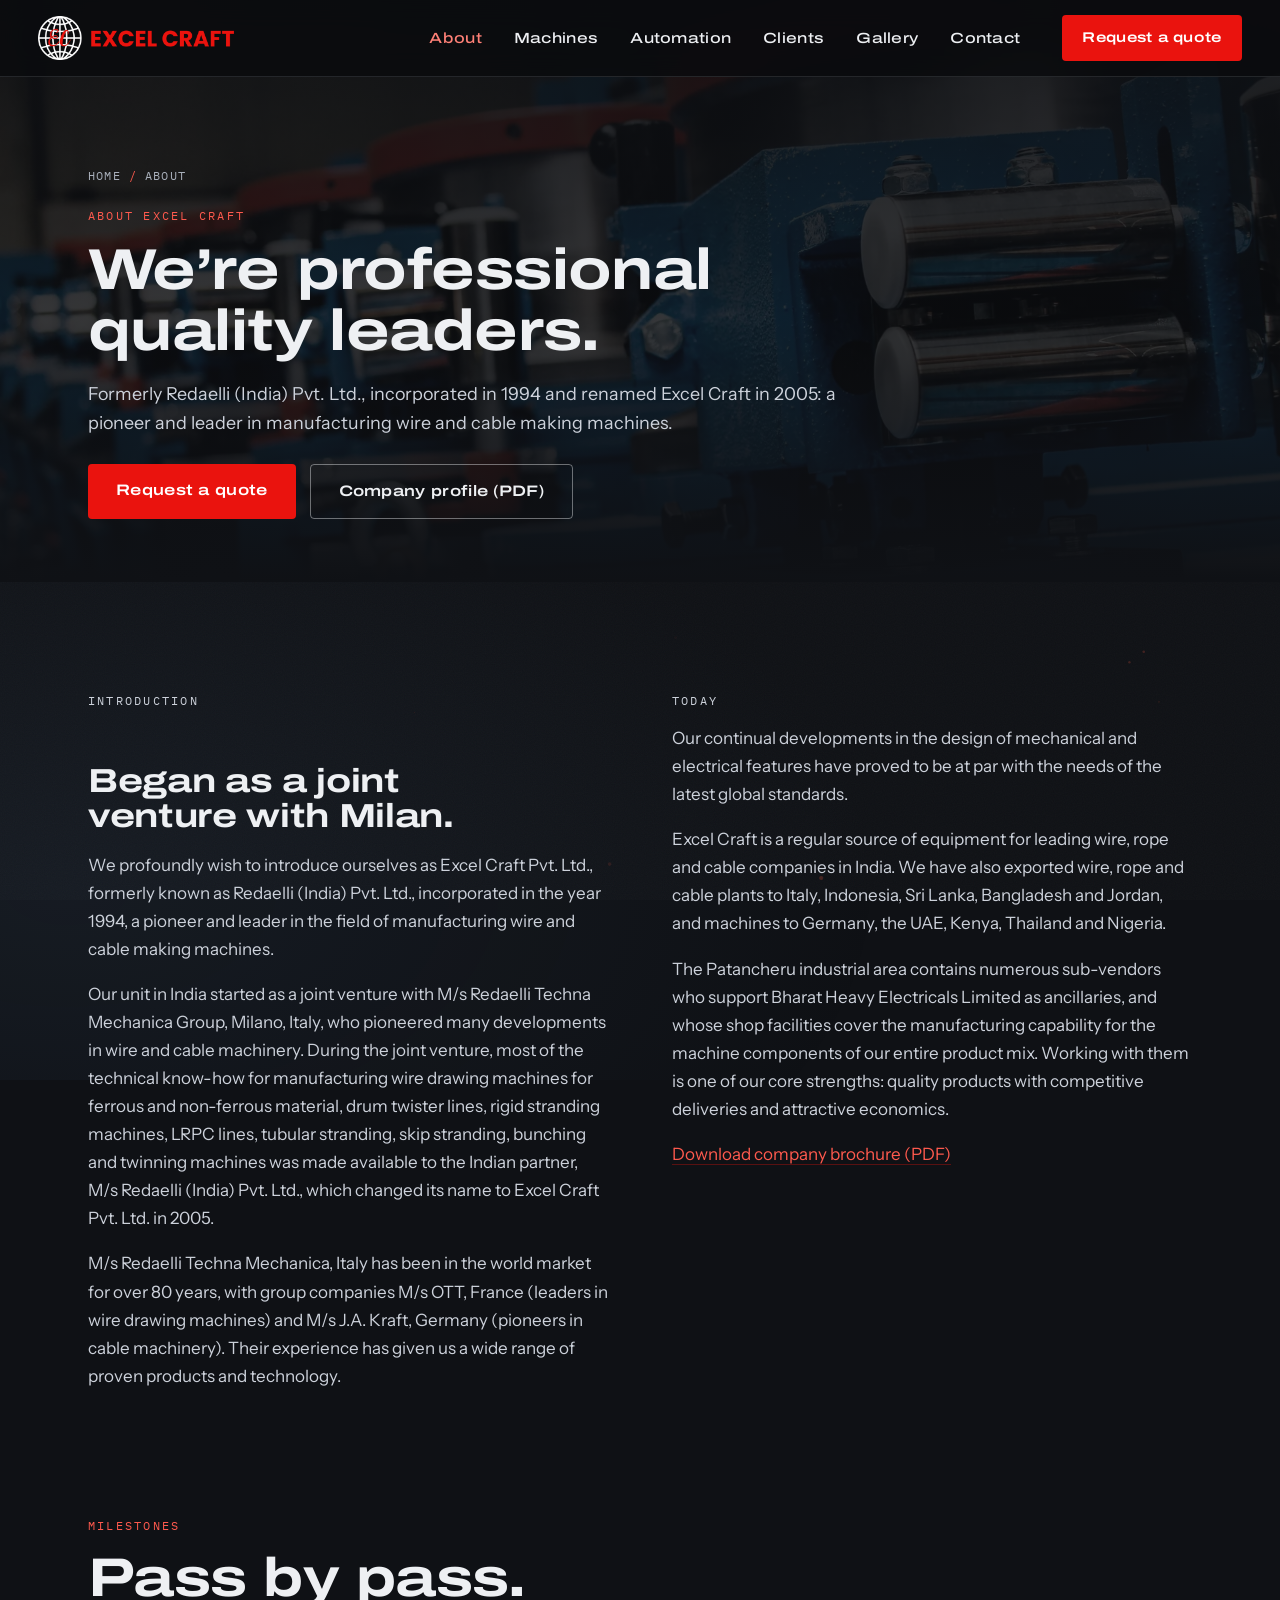
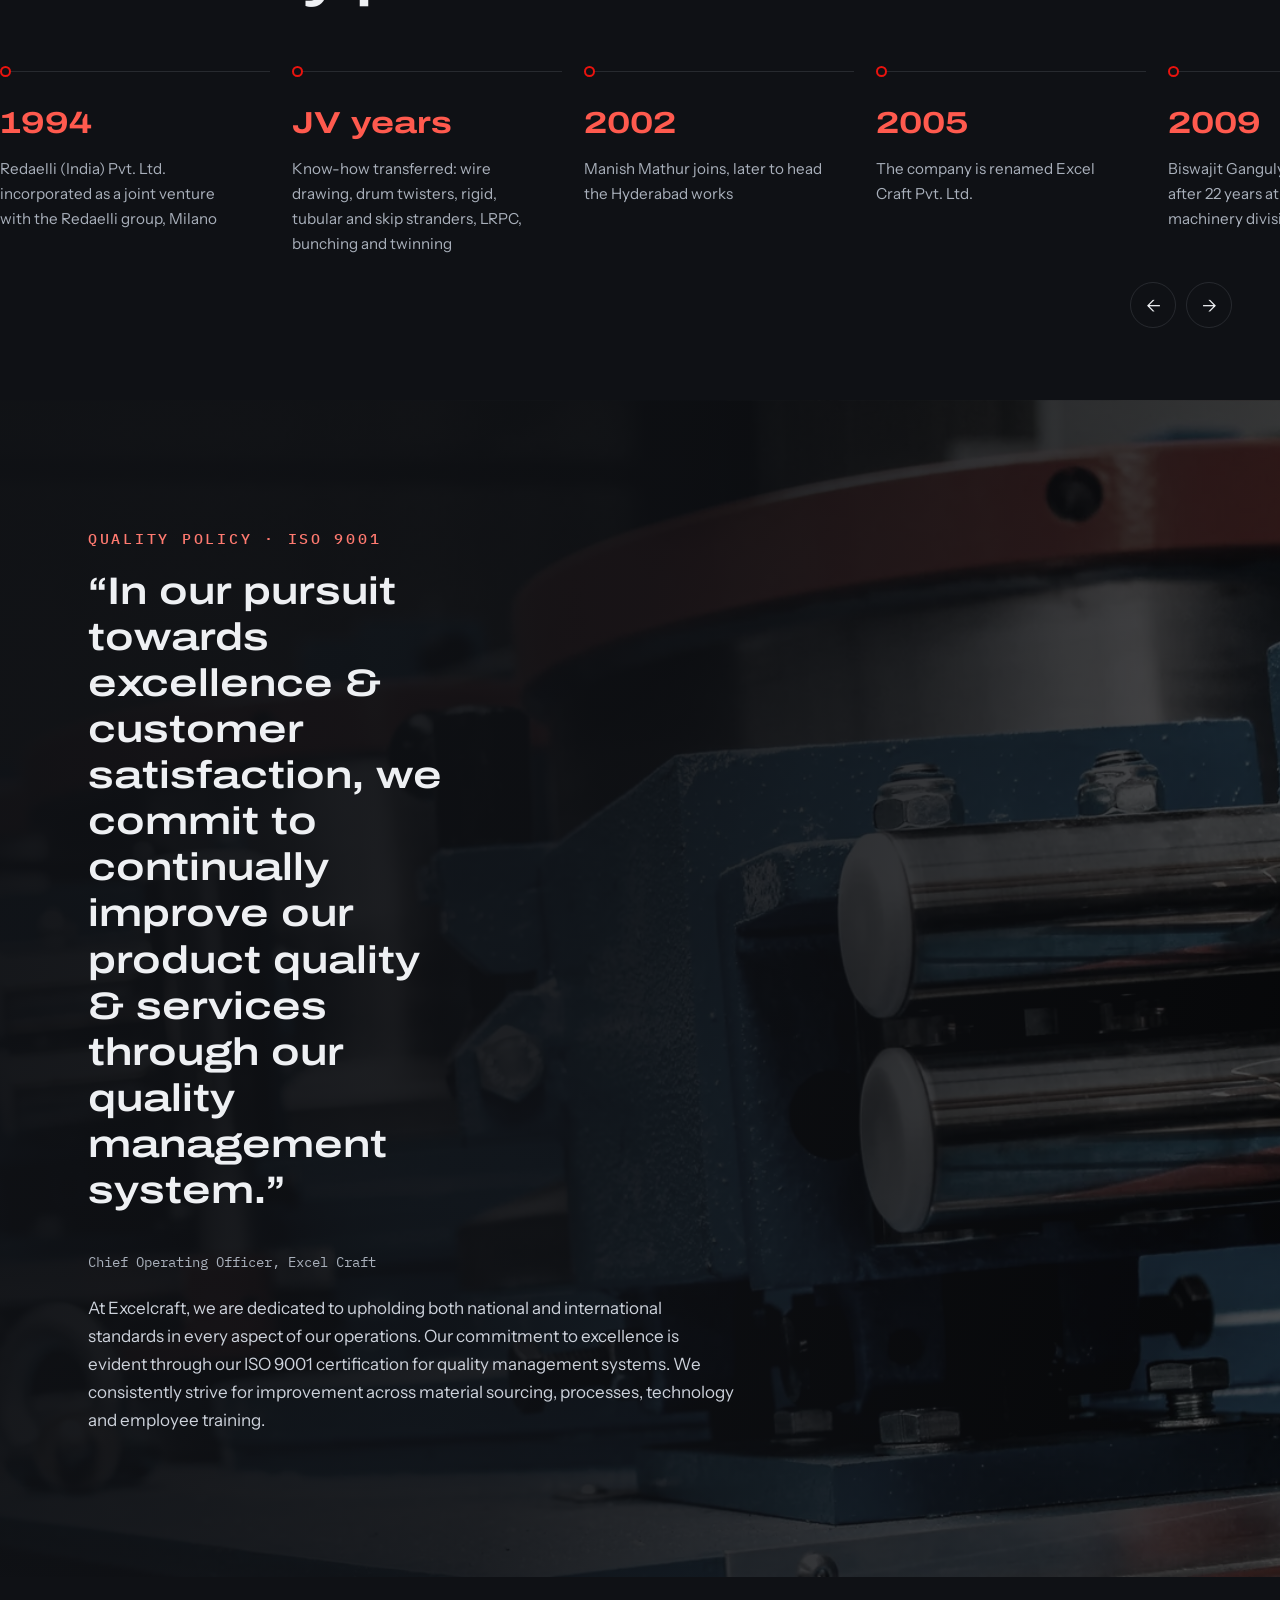
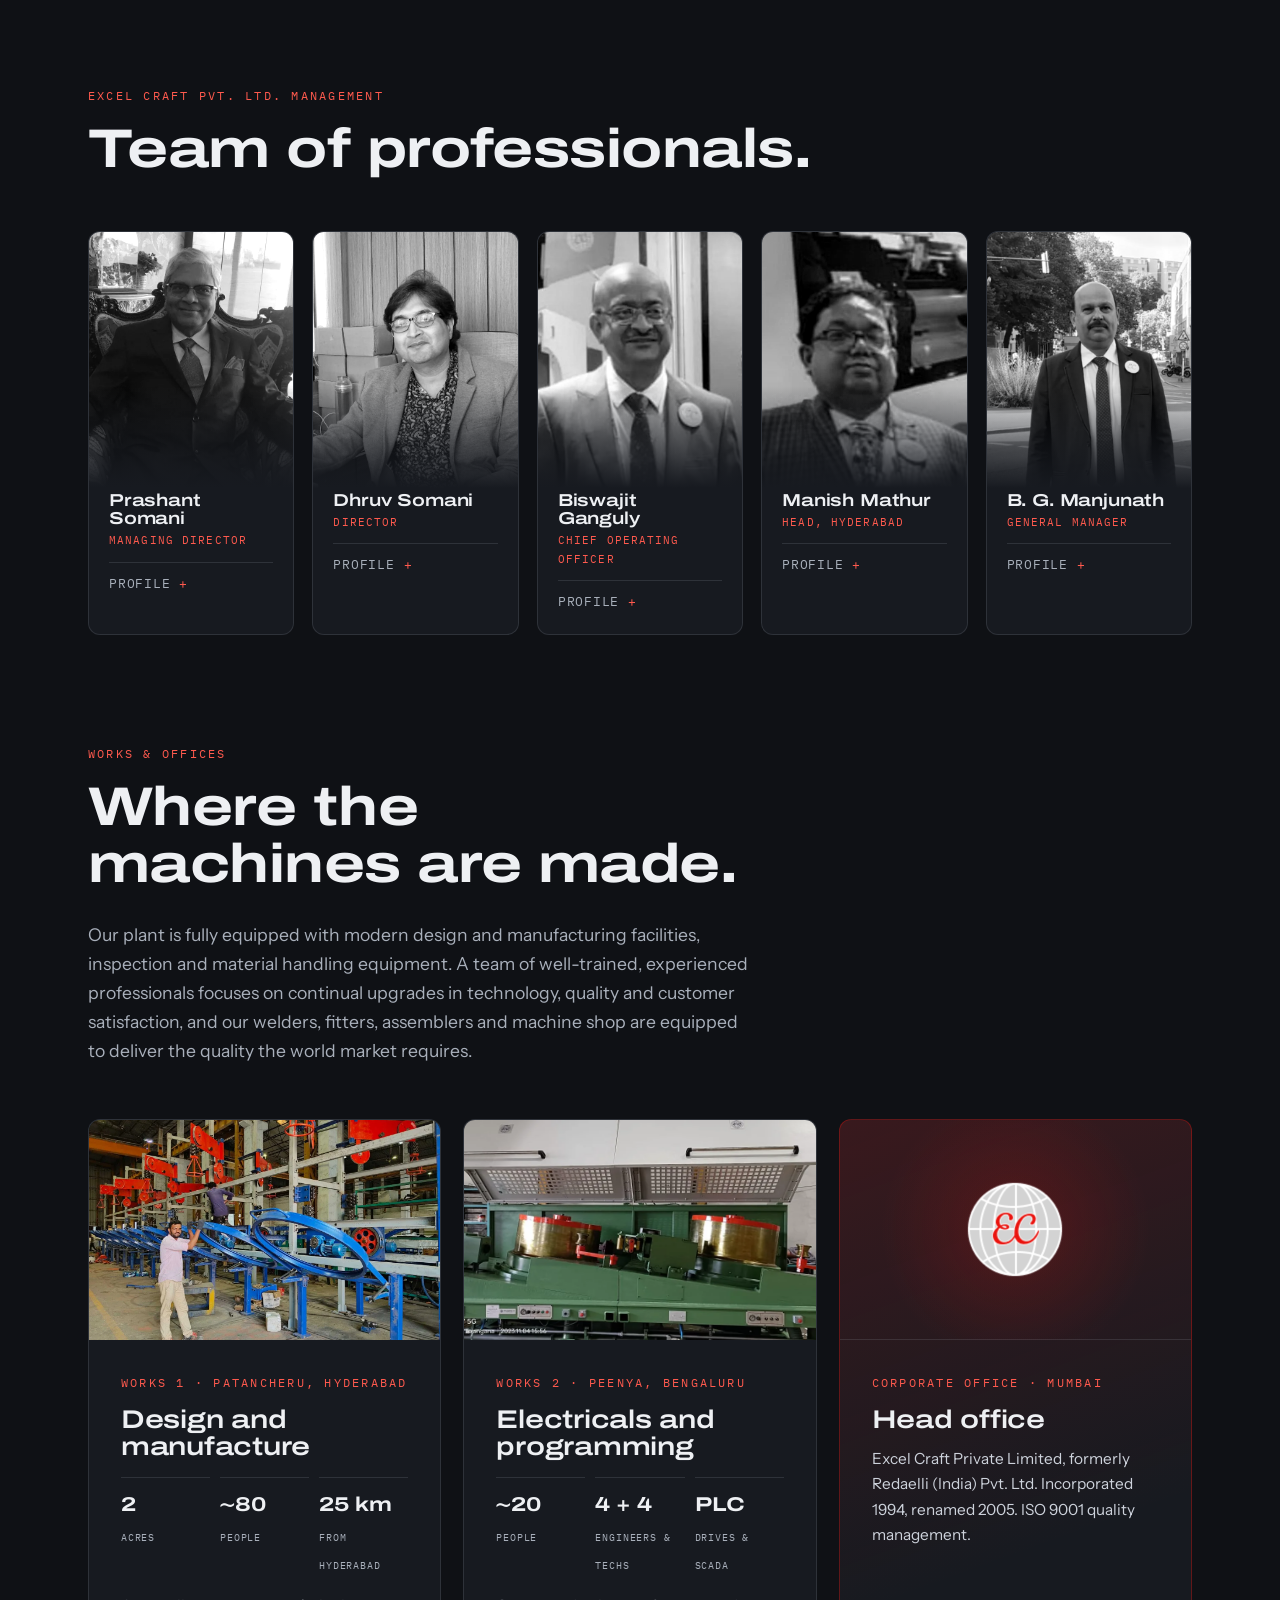
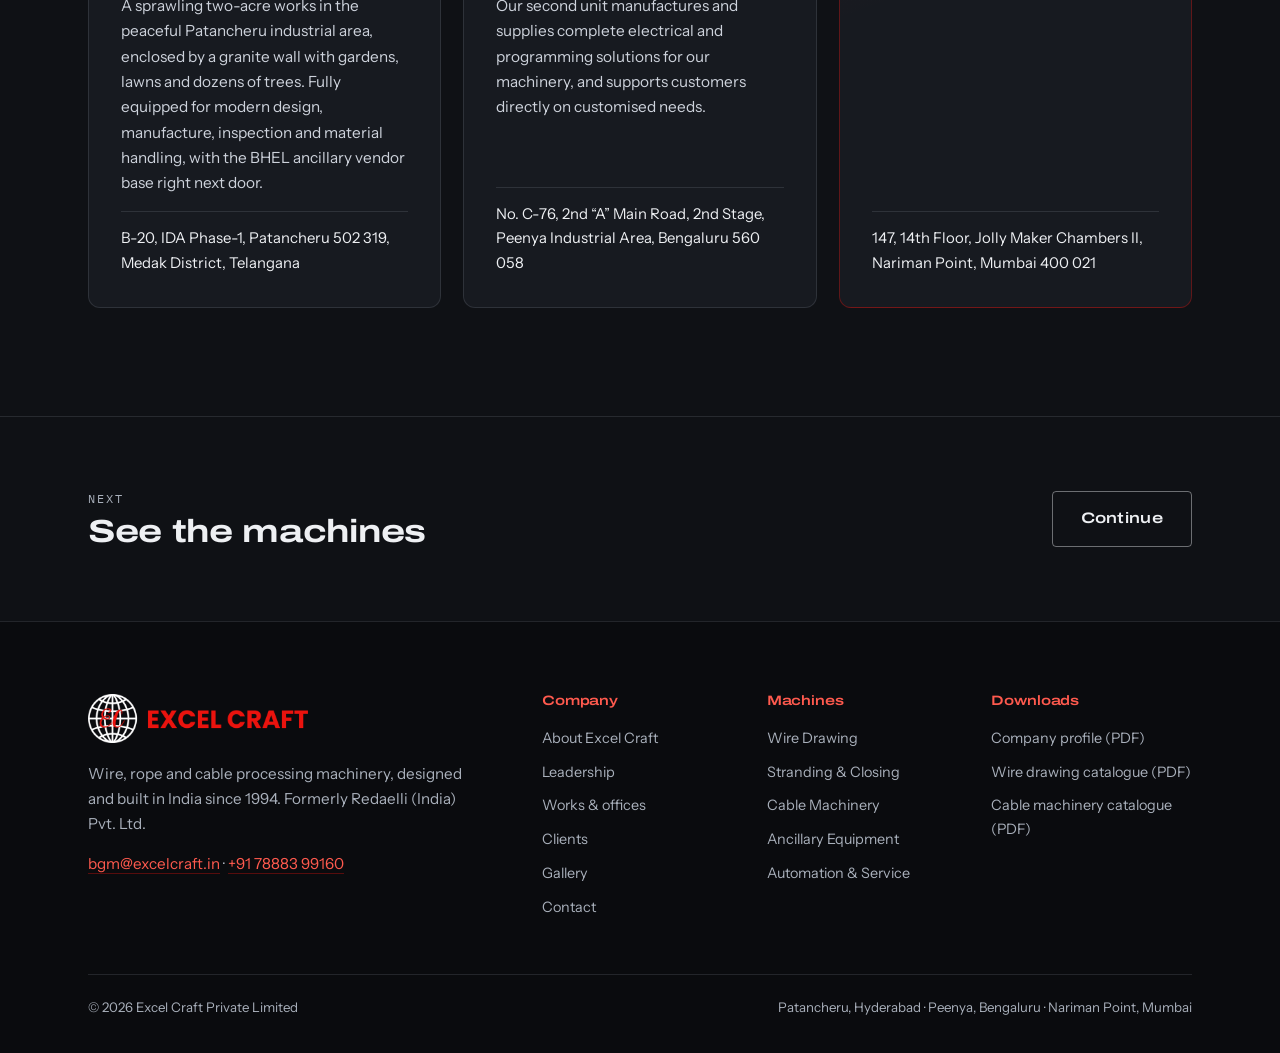
==== about.html @ e6c7a9d7 "Excel Craft premium website: scroll-journey home + 10 sub-pages Rebuild of excelcraft.in on the L&W " ====
<!DOCTYPE html>
<html lang="en">
<head>
<meta charset="UTF-8">
<meta name="viewport" content="width=device-width, initial-scale=1.0">
<title>About Excel Craft | Formerly Redaelli (India) | Since 1994</title>
<meta name="description" content="Excel Craft Pvt. Ltd., formerly Redaelli (India), has built wire and cable machinery since 1994. Works in Patancheru and Peenya, head office at Nariman Point, Mumbai.">
<meta name="theme-color" content="#0f1115">
<!-- DEPLOY STEP: set og:url / og:image to absolute URLs on the final domain -->
<meta property="og:title" content="About Excel Craft | Formerly Redaelli (India) | Since 1994">
<meta property="og:description" content="Excel Craft Pvt. Ltd., formerly Redaelli (India), has built wire and cable machinery since 1994. Works in Patancheru and Peenya, head office at Nariman Point, Mumbai.">
<meta property="og:type" content="website">
<meta property="og:image" content="assets/img/hero-1400.jpg">
<link rel="icon" type="image/png" href="assets/img/mark.png">
<link rel="preconnect" href="https://fonts.googleapis.com">
<link rel="preconnect" href="https://fonts.gstatic.com" crossorigin>
<link href="https://fonts.googleapis.com/css2?family=Archivo:wdth,wght@125,500;125,600;125,700&family=Instrument+Sans:wght@400;500&family=IBM+Plex+Mono:wght@400;500&display=swap" rel="stylesheet">
<link rel="stylesheet" href="assets/css/main.css">
<script>document.documentElement.classList.add('js');window.addEventListener('load',function(){document.body.classList.add('ready')});</script>
</head>
<body>
<a class="skip-link" href="#main">Skip to content</a>
<div class="env" aria-hidden="true"><div class="env-glow"></div><canvas id="motes"></canvas><div class="env-grain"></div></div>

<header class="nav" id="nav" data-solid>
  <div class="nav-inner">
    <a class="brand" href="index.html" aria-label="Excel Craft, home"><img src="assets/img/logo.png" alt="Excel Craft" width="196" height="43"></a>
    <nav class="menu" aria-label="Main menu">
      <ul class="menu-list">
        <li><a class="menu-top" href="about.html" aria-current="page">About</a></li>
        <li class="has-drop">
          <button class="menu-top" aria-expanded="false">Machines</button>
          <ul class="drop">
            <li><a href="wire-drawing.html">Wire Drawing Machines</a></li>
            <li><a href="stranding-closing.html">Stranding &amp; Closing Machines</a></li>
            <li><a href="cable-machinery.html">Cable Machinery</a></li>
            <li><a href="ancillary.html">Ancillary Equipment</a></li>
            <li><a class="drop-all" href="products.html">All machines &amp; capabilities</a></li>
          </ul>
        </li>
        <li><a class="menu-top" href="services.html">Automation</a></li>
        <li><a class="menu-top" href="clients.html">Clients</a></li>
        <li><a class="menu-top" href="gallery.html">Gallery</a></li>
        <li><a class="menu-top" href="contact.html">Contact</a></li>
      </ul>
    </nav>
    <a class="btn btn-solid nav-cta" href="contact.html#enquiry">Request a quote</a>
    <button class="burger" id="burger" aria-expanded="false" aria-controls="mobile-menu" aria-label="Open menu"><span></span><span></span><span></span></button>
  </div>
</header>

<div class="mobile-menu" id="mobile-menu" hidden>
  <nav aria-label="Mobile menu">
    <a class="mm-single" href="about.html">About</a>
    <details><summary>Machines</summary>
      <a href="wire-drawing.html">Wire Drawing Machines</a>
      <a href="stranding-closing.html">Stranding &amp; Closing Machines</a>
      <a href="cable-machinery.html">Cable Machinery</a>
      <a href="ancillary.html">Ancillary Equipment</a>
      <a href="products.html">All machines &amp; capabilities</a>
    </details>
    <a class="mm-single" href="services.html">Automation &amp; Service</a>
    <a class="mm-single" href="clients.html">Clients</a>
    <a class="mm-single" href="gallery.html">Gallery</a>
    <a class="mm-single" href="contact.html">Contact</a>
    <a class="btn btn-solid mm-cta" href="contact.html#enquiry">Request a quote</a>
  </nav>
</div>

<main id="main" tabindex="-1">

<section class="page-hero">
  <div class="page-hero-bg" style="background-image:url('assets/img/capstan.webp')" aria-hidden="true"></div>
  <div class="wrap">
    <p class="breadcrumb"><a href="index.html">Home</a><span class="sep">/</span>About</p>
    <p class="kicker">About Excel Craft</p>
    <h1>We&rsquo;re professional<br>quality leaders.</h1>
    <p class="page-lede">Formerly Redaelli (India) Pvt. Ltd., incorporated in 1994 and renamed Excel Craft in 2005: a pioneer and leader in manufacturing wire and cable making machines.</p>
    <div class="settle-cta"><a class="btn btn-solid" href="contact.html#enquiry">Request a quote</a><a class="btn btn-ghost" href="assets/docs/excel-craft-company-profile.pdf" target="_blank" rel="noopener">Company profile (PDF)</a></div>
  </div>
</section>

<section class="sec">
  <div class="wrap two">
    <div class="prose reveal">
      <p class="kicker">Introduction</p>
      <h2>Began as a joint venture with Milan.</h2>
      <p>We profoundly wish to introduce ourselves as Excel Craft Pvt. Ltd., formerly known as Redaelli (India) Pvt. Ltd., incorporated in the year 1994, a pioneer and leader in the field of manufacturing wire and cable making machines.</p>
      <p>Our unit in India started as a joint venture with M/s Redaelli Techna Mechanica Group, Milano, Italy, who pioneered many developments in wire and cable machinery. During the joint venture, most of the technical know-how for manufacturing wire drawing machines for ferrous and non-ferrous material, drum twister lines, rigid stranding machines, LRPC lines, tubular stranding, skip stranding, bunching and twinning machines was made available to the Indian partner, M/s Redaelli (India) Pvt. Ltd., which changed its name to Excel Craft Pvt. Ltd. in 2005.</p>
      <p>M/s Redaelli Techna Mechanica, Italy has been in the world market for over 80 years, with group companies M/s OTT, France (leaders in wire drawing machines) and M/s J.A. Kraft, Germany (pioneers in cable machinery). Their experience has given us a wide range of proven products and technology.</p>
    </div>
    <div class="prose reveal">
      <p class="kicker">Today</p>
      <p>Our continual developments in the design of mechanical and electrical features have proved to be at par with the needs of the latest global standards.</p>
      <p>Excel Craft is a regular source of equipment for leading wire, rope and cable companies in India. We have also exported wire, rope and cable plants to Italy, Indonesia, Sri Lanka, Bangladesh and Jordan, and machines to Germany, the UAE, Kenya, Thailand and Nigeria.</p>
      <p>The Patancheru industrial area contains numerous sub-vendors who support Bharat Heavy Electricals Limited as ancillaries, and whose shop facilities cover the manufacturing capability for the machine components of our entire product mix. Working with them is one of our core strengths: quality products with competitive deliveries and attractive economics.</p>
      <p><a class="text-link" href="assets/docs/excel-craft-company-profile.pdf" target="_blank" rel="noopener">Download company brochure (PDF)</a></p>
    </div>
  </div>
</section>

<section class="sec sec-tight" id="journey" style="padding-top:0">
  <div class="wrap">
    <div class="sec-head reveal">
      <p class="kicker">Milestones</p>
      <h2>Pass by pass.</h2>
    </div></div>
  <div class="tl-outer reveal">
    <div class="tl-scroll" id="tl-scroll" tabindex="0" role="region" aria-label="Timeline of milestones, scroll horizontally">
      <ol class="tl">
        <li><span class="tl-year">1994</span><p>Redaelli (India) Pvt. Ltd. incorporated as a joint venture with the Redaelli group, Milano</p></li>
        <li><span class="tl-year">JV years</span><p>Know-how transferred: wire drawing, drum twisters, rigid, tubular and skip stranders, LRPC, bunching and twinning</p></li>
        <li><span class="tl-year">2002</span><p>Manish Mathur joins, later to head the Hyderabad works</p></li>
        <li><span class="tl-year">2005</span><p>The company is renamed Excel Craft Pvt. Ltd.</p></li>
        <li><span class="tl-year">2009</span><p>Biswajit Ganguly joins as COO after 22 years at Usha Martin&rsquo;s machinery division</p></li>
        <li><span class="tl-year">2019</span><p>B. G. Manjunath joins as General Manager</p></li>
        <li><span class="tl-year">Today</span><p>Two works, a Mumbai head office, and 50+ reference customers across India and ten export markets</p></li>
      </ol>
    </div>
    <div class="tl-nav"><button class="tl-btn" id="tl-prev" aria-label="Scroll timeline back">&larr;</button><button class="tl-btn" id="tl-next" aria-label="Scroll timeline forward">&rarr;</button></div>
  </div>
</section>

<section class="lineage-band" id="quality" aria-label="Quality policy">
  <div class="lineage-photo" aria-hidden="true"></div>
  <div class="wrap lineage-inner reveal">
    <p class="kicker">Quality policy &middot; ISO 9001</p>
    <blockquote>
      <p>&ldquo;In our pursuit towards excellence &amp; customer satisfaction, we commit to continually improve our product quality &amp; services through our quality management system.&rdquo;</p>
      <footer>Chief Operating Officer, Excel Craft</footer>
    </blockquote>
    <p class="lineage-copy">At Excelcraft, we are dedicated to upholding both national and international standards in every aspect of our operations. Our commitment to excellence is evident through our ISO 9001 certification for quality management systems. We consistently strive for improvement across material sourcing, processes, technology and employee training.</p>
  </div>
</section>

<section class="sec" id="leadership">
  <div class="wrap">
    
    <div class="sec-head reveal">
      <p class="kicker">Excel Craft Pvt. Ltd. management</p>
      <h2>Team of professionals.</h2>
    </div>
    <div class="leaders stagger reveal">
      <article class="leader">
        <div class="leader-photo"><img src="assets/img/lead-prashant-somani.webp" alt="Prashant Somani" loading="lazy"></div>
        <div class="leader-body"><h3>Prashant Somani</h3><p class="role">Managing Director</p><details><summary>Profile</summary><p>During a career that spans over four decades, Mr. Prashant Somani, as Managing Director, leads and determines the strategic direction of the company. With his aptitude for management and finance, he is both a respected leader and an advisor to the company, its portfolio of products and its subsidiaries. Under his management, Redaelli India Private Limited metamorphosed into a conglomerate with a variety of companies under its name. He also helms the company's latest venture, which deals with specialised welding. Under Mr. Somani's dynamic leadership, the company continues to evolve and diversify.</p></details></div>
      </article>
      <article class="leader">
        <div class="leader-photo"><img src="assets/img/lead-dhruv-somani.webp" alt="Dhruv Somani" loading="lazy"></div>
        <div class="leader-body"><h3>Dhruv Somani</h3><p class="role">Director</p><details><summary>Profile</summary><p>Having devoted over two decades to the company, Mr. Dhruv Somani is an integral part of Excel Craft. With a versatile skill-set and acute expertise in management, he is a key decision maker in areas including human resources, finance, operations and strategic management. Backed by a team of experienced professionals, he also oversees his textile manufacturing and processing business, which produces and prints a variety of fabrics for leading exporters and buying houses. His practical knowledge and ability to adapt make him an indispensable resource to the company.</p></details></div>
      </article>
      <article class="leader">
        <div class="leader-photo"><img src="assets/img/lead-biswajit-ganguly.webp" alt="Biswajit Ganguly" loading="lazy"></div>
        <div class="leader-body"><h3>Biswajit Ganguly</h3><p class="role">Chief Operating Officer</p><details><summary>Profile</summary><p>Mr. Biswajit Ganguly is a thorough professional in wire, cable and rope making machines. As COO of ECPL he sets and evolves the strategic direction for the company and its portfolio of products. He has more than three decades of experience in the wire, cable and rope industry, with a strong track record of driving a technology-based approach, executing business turnarounds and managing successful businesses, and commands respect in the wire industry globally. He worked with Usha Martin's machinery division for 22 years, joined ECPL in 2009, and has become a driving force in its growth, responsible for the strategy and execution of the company's goals.</p></details></div>
      </article>
      <article class="leader">
        <div class="leader-photo"><img src="assets/img/lead-manish-mathur.webp" alt="Manish Mathur" loading="lazy"></div>
        <div class="leader-body"><h3>Manish Mathur</h3><p class="role">Head, Hyderabad</p><details><summary>Profile</summary><p>Overall experience of 30 years. He started working with ECPL in 2002 and has worked in various positions, from technology improvement to new product development in wire, cable and rope making machinery. Before ECPL he worked with GEW Limited for 8 years across projects, maintenance and product development for wire and cable. He started his career as a service engineer in 1991 with Pertech Computers. He mentors our team of engineers.</p></details></div>
      </article>
      <article class="leader">
        <div class="leader-photo"><img src="assets/img/lead-bg-manjunath.webp" alt="B. G. Manjunath" loading="lazy"></div>
        <div class="leader-body"><h3>B. G. Manjunath</h3><p class="role">General Manager</p><details><summary>Profile</summary><p>Joined the ECPL family in May 2019, with over three decades of experience across production, maintenance, plant operations, business development, product management, new product launches and OEM sales. He has headed production, operations, quality assurance, projects, maintenance and sales and marketing teams at companies including National Standard Duncan Ltd., Panyam Cement and Mineral Industries, Usha Martin machinery division, Prakruti Industries (Tata Steel franchise) and Shakunt Enterprises.</p></details></div>
      </article>
    </div>
  </div>
</section>

<section class="sec" id="works" style="padding-top:0">
  <div class="wrap">
    
    <div class="sec-head reveal">
      <p class="kicker">Works &amp; offices</p>
      <h2>Where the machines are made.</h2>
      <p class="sec-lede">Our plant is fully equipped with modern design and manufacturing facilities, inspection and material handling equipment. A team of well-trained, experienced professionals focuses on continual upgrades in technology, quality and customer satisfaction, and our welders, fitters, assemblers and machine shop are equipped to deliver the quality the world market requires.</p>
    </div>
    
    <div class="works-grid stagger reveal">
      <article class="work">
        <img src="assets/img/p-furnace-payoff.webp" alt="Pay-off frames on the Patancheru shop floor" loading="lazy">
        <div class="work-body">
          <p class="kicker">Works 1 &middot; Patancheru, Hyderabad</p>
          <h3>Design and manufacture</h3>
          <div class="work-facts"><div><b>2</b><span>Acres</span></div><div><b>~80</b><span>People</span></div><div><b>25 km</b><span>From Hyderabad</span></div></div>
          <p>A sprawling two-acre works in the peaceful Patancheru industrial area, enclosed by a granite wall with gardens, lawns and dozens of trees. Fully equipped for modern design, manufacture, inspection and material handling, with the BHEL ancillary vendor base right next door.</p>
          <address>B-20, IDA Phase-1, Patancheru 502 319, Medak District, Telangana</address>
        </div>
      </article>
      <article class="work">
        <img src="assets/img/g-drawing-line-green.webp" alt="Drawing line assembled for trials" loading="lazy">
        <div class="work-body">
          <p class="kicker">Works 2 &middot; Peenya, Bengaluru</p>
          <h3>Electricals and programming</h3>
          <div class="work-facts"><div><b>~20</b><span>People</span></div><div><b>4 + 4</b><span>Engineers &amp; techs</span></div><div><b>PLC</b><span>Drives &amp; SCADA</span></div></div>
          <p>Our second unit manufactures and supplies complete electrical and programming solutions for our machinery, and supports customers directly on customised needs.</p>
          <address>No. C-76, 2nd &ldquo;A&rdquo; Main Road, 2nd Stage, Peenya Industrial Area, Bengaluru 560 058</address>
        </div>
      </article>
      <article class="work work-hq">
        <div class="hq-mark"><img src="assets/img/mark.png" alt="" loading="lazy"></div>
        <div class="work-body">
          <p class="kicker">Corporate office &middot; Mumbai</p>
          <h3>Head office</h3>
          <p>Excel Craft Private Limited, formerly Redaelli (India) Pvt. Ltd. Incorporated 1994, renamed 2005. ISO 9001 quality management.</p>
          <address>147, 14th Floor, Jolly Maker Chambers II, Nariman Point, Mumbai 400 021</address>
        </div>
      </article>
    </div>
  </div>
</section>

<section class="next-band">
  <div class="wrap">
    <div><p class="next-label">Next</p><h2>See the machines</h2></div>
    <a class="btn btn-ghost" href="products.html">Continue</a>
  </div>
</section>

</main>

<footer class="footer">
  <div class="wrap">
    <div class="foot-top">
      <div class="foot-brand">
        <img src="assets/img/logo.png" alt="Excel Craft" width="220" height="49" loading="lazy">
        <p>Wire, rope and cable processing machinery, designed and built in India since 1994. Formerly Redaelli (India) Pvt. Ltd.</p>
        <p><a class="text-link" href="mailto:bgm@excelcraft.in">bgm@excelcraft.in</a> &middot; <a class="text-link" href="tel:+917888399160">+91 78883 99160</a></p>
      </div>
      <nav class="foot-nav" aria-label="Footer">
        <div>
          <h4>Company</h4>
          <a href="about.html">About Excel Craft</a>
          <a href="about.html#leadership">Leadership</a>
          <a href="about.html#works">Works &amp; offices</a>
          <a href="clients.html">Clients</a>
          <a href="gallery.html">Gallery</a>
          <a href="contact.html">Contact</a>
        </div>
        <div>
          <h4>Machines</h4>
          <a href="wire-drawing.html">Wire Drawing</a>
          <a href="stranding-closing.html">Stranding &amp; Closing</a>
          <a href="cable-machinery.html">Cable Machinery</a>
          <a href="ancillary.html">Ancillary Equipment</a>
          <a href="services.html">Automation &amp; Service</a>
        </div>
        <div>
          <h4>Downloads</h4>
          <a href="assets/docs/excel-craft-company-profile.pdf" target="_blank" rel="noopener">Company profile (PDF)</a>
          <a href="assets/docs/excel-craft-wire-drawing-catalogue.pdf" target="_blank" rel="noopener">Wire drawing catalogue (PDF)</a>
          <a href="assets/docs/excel-craft-cable-machinery-catalogue.pdf" target="_blank" rel="noopener">Cable machinery catalogue (PDF)</a>
        </div>
      </nav>
    </div>
    <div class="foot-bottom">
      <p>&copy; <span id="year">2026</span> Excel Craft Private Limited</p>
      <p>Patancheru, Hyderabad &middot; Peenya, Bengaluru &middot; Nariman Point, Mumbai</p>
    </div>
  </div>
</footer>

<script src="assets/js/main.js" defer></script>
</body>
</html>
---- assets/css/main.css ----
/* ============================================================
   Excel Craft — main.css
   The L&W premium engine, matched to Excel Craft: graphite canvas,
   brand red #ea130e sampled from the EC logo, capstans instead of towers.
   ============================================================ */

:root{
  --canvas:#0f1115;
  --canvas-deep:#0a0b0e;
  --panel:#171a20;
  --panel-2:#1f232b;
  --accent:#ea130e;
  --accent-hover:#ff3b2f;
  --accent-text:#ff5a4e;
  --accent-muted:rgba(234,19,14,.34);
  --text-primary:#eef0f3;
  --text-secondary:#a9b0bb;
  --line:rgba(169,176,187,.16);
  --tshadow:0 1px 2px rgba(5,5,10,.95),0 3px 12px rgba(5,5,10,.78),0 10px 44px rgba(5,5,10,.8);
  --ease-out:cubic-bezier(.22,.61,.2,1);
  --ease-io:cubic-bezier(.6,.04,.25,1);
  --font-display:"Archivo",system-ui,sans-serif;
  --font-body:"Instrument Sans",system-ui,sans-serif;
  --font-mono:"IBM Plex Mono",ui-monospace,monospace;
  --nav-h:76px;
}

*,*::before,*::after{box-sizing:border-box}
html{scroll-behavior:smooth}
html,body{overflow-x:hidden;overflow-x:clip}
body{
  margin:0;background:var(--canvas);color:var(--text-primary);
  font-family:var(--font-body);font-size:17px;line-height:1.65;
  -webkit-font-smoothing:antialiased;transition:opacity .8s var(--ease-out);
}
html.js body{opacity:0}
html.js body.ready{opacity:1}
html:not(.js) .band{display:none}
html:not(.js) .static-hero{display:flex}
html:not(.js) .hero{height:100vh;height:100svh}
html:not(.js) .cue,html:not(.js) .hero-steps,html:not(.js) .burger{display:none}

h1,h2,h3,h4{font-family:var(--font-display);font-stretch:125%;line-height:1.06;letter-spacing:-.01em;margin:0 0 .5em;text-wrap:balance}
h1{font-size:clamp(2.5rem,6.2vw,4.6rem);font-weight:700}
h2{font-size:clamp(2rem,4.4vw,3.4rem);font-weight:700}
h3{font-size:clamp(1.25rem,2vw,1.6rem);font-weight:600}
h4{font-size:1.05rem;font-weight:600}
p{margin:0 0 1em}
a{color:inherit}
img{max-width:100%;display:block}
button{font:inherit;color:inherit;background:none;border:0;cursor:pointer;padding:0}
ul,ol{margin:0;padding:0;list-style:none}
::selection{background:var(--accent-muted);color:var(--text-primary)}
:focus-visible{outline:2px solid var(--accent-text);outline-offset:3px;border-radius:2px}

.skip-link{position:fixed;top:-60px;left:16px;z-index:200;background:var(--accent);color:#fff;padding:10px 18px;border-radius:6px;font-family:var(--font-mono);font-size:.85rem;text-decoration:none;transition:top .25s var(--ease-out)}
.skip-link:focus{top:12px}
.wrap{max-width:1200px;margin:0 auto;padding:0 clamp(20px,4vw,48px)}

.kicker{font-family:var(--font-mono);font-size:.78rem;letter-spacing:.18em;text-transform:uppercase;color:var(--accent-text);margin:0 0 1.1em}
.kicker b{font-weight:500;color:var(--text-secondary);margin-right:.6em}
.text-link{color:var(--accent-text);text-decoration:none;border-bottom:1px solid var(--accent-muted);transition:border-color .3s var(--ease-out),color .3s var(--ease-out)}
.text-link:hover{color:#ff8177;border-color:#ff8177}

.btn{display:inline-block;font-family:var(--font-display);font-stretch:125%;font-weight:600;font-size:.95rem;letter-spacing:.02em;text-decoration:none;padding:14px 28px;border-radius:4px;transition:background .3s var(--ease-out),color .3s var(--ease-out),border-color .3s var(--ease-out),transform .3s var(--ease-out);text-shadow:none}
.btn:hover{transform:translateY(-2px)}
.btn-solid{background:var(--accent);color:#fff}
.btn-solid:hover{background:var(--accent-hover)}
.btn-ghost{border:1px solid rgba(238,240,243,.42);color:var(--text-primary)}
.btn-ghost:hover{border-color:var(--accent-text);color:#ff8177}
@media (pointer:coarse){
  .btn,.menu-top,.tl-btn{min-height:44px}
  .btn{display:inline-flex;align-items:center;justify-content:center}
  .drop a,.foot-nav a,.mobile-menu details a{padding-top:12px;padding-bottom:12px}
}

/* -------- Fixed environment: drift, embers, grain -------- */
.env{position:fixed;inset:0;z-index:-1;pointer-events:none;background:var(--canvas)}
.env-glow{position:absolute;inset:-20%;background:radial-gradient(ellipse 60% 45% at 78% 18%,rgba(234,19,14,.06) 0%,transparent 60%),radial-gradient(ellipse 70% 55% at 18% 85%,rgba(70,96,128,.13) 0%,transparent 65%);animation:glow-drift 90s var(--ease-io) infinite alternate;animation-delay:-30s}
@keyframes glow-drift{from{transform:translate3d(-2%,-1%,0) scale(1)}to{transform:translate3d(2%,2%,0) scale(1.06)}}
#motes{position:absolute;inset:0;width:100%;height:100%}
.env-grain{position:absolute;inset:0;opacity:.05;background-image:url("data:image/svg+xml,%3Csvg xmlns='http://www.w3.org/2000/svg' width='120' height='120'%3E%3Cfilter id='n'%3E%3CfeTurbulence type='fractalNoise' baseFrequency='0.9' numOctaves='2'/%3E%3C/filter%3E%3Crect width='120' height='120' filter='url(%23n)' opacity='0.6'/%3E%3C/svg%3E")}
body.paused *,body.paused *::before,body.paused *::after{animation-play-state:paused!important}

/* -------- Nav -------- */
.nav{position:fixed;top:0;left:0;right:0;z-index:100;transition:background .4s var(--ease-out),border-color .4s var(--ease-out),backdrop-filter .4s var(--ease-out);border-bottom:1px solid transparent}
.nav.solid{background:rgba(10,11,14,.84);backdrop-filter:blur(14px);border-bottom-color:var(--line)}
.nav-inner{max-width:1400px;margin:0 auto;height:var(--nav-h);padding:0 clamp(16px,3vw,40px);display:flex;align-items:center;gap:28px}
.brand{flex:0 0 auto;display:block}
.brand img{width:196px;height:auto}
.menu{margin-left:auto}
.menu-list{display:flex;align-items:baseline;gap:4px}
.menu-list>li{position:relative}
.menu-top{display:inline-block;font-family:var(--font-display);font-stretch:125%;font-weight:500;font-size:.92rem;letter-spacing:.02em;color:var(--text-primary);text-decoration:none;padding:10px 14px;border-radius:4px;transition:color .3s var(--ease-out)}
.menu-top:hover,.menu-top[aria-current="page"]{color:#ff8177}
.drop{position:absolute;top:100%;left:0;min-width:260px;background:rgba(16,18,23,.97);border:1px solid var(--line);border-radius:8px;padding:10px;opacity:0;visibility:hidden;transform:translateY(8px);transition:opacity .3s var(--ease-out),transform .3s var(--ease-out),visibility 0s linear .3s;box-shadow:0 24px 60px rgba(5,7,12,.55)}
.has-drop:hover .drop,.has-drop:focus-within .drop,.has-drop.open .drop{opacity:1;visibility:visible;transform:translateY(0);transition:opacity .3s var(--ease-out),transform .3s var(--ease-out),visibility 0s}
.drop a{display:block;padding:9px 12px;border-radius:5px;font-size:.9rem;text-decoration:none;color:var(--text-secondary);transition:color .25s var(--ease-out),background .25s var(--ease-out)}
.drop a:hover{color:var(--text-primary);background:rgba(234,19,14,.12)}
.drop .drop-all{border-top:1px solid var(--line);margin-top:6px;padding-top:12px;color:var(--accent-text)}
.nav-cta{padding:11px 20px;font-size:.88rem}
.burger{display:none;width:44px;height:44px;position:relative;z-index:130}
.burger span{display:block;width:22px;height:2px;background:var(--text-primary);margin:5px auto;transition:transform .35s var(--ease-out),opacity .35s var(--ease-out)}
.burger[aria-expanded="true"] span:nth-child(1){transform:translateY(7px) rotate(45deg)}
.burger[aria-expanded="true"] span:nth-child(2){opacity:0}
.burger[aria-expanded="true"] span:nth-child(3){transform:translateY(-7px) rotate(-45deg)}
.mobile-menu{position:fixed;inset:0;z-index:120;background:rgba(10,11,14,.98);padding:calc(var(--nav-h) + 20px) 28px 40px;overflow-y:auto}
.mobile-menu details{border-bottom:1px solid var(--line)}
.mobile-menu summary{font-family:var(--font-display);font-stretch:125%;font-weight:600;font-size:1.15rem;padding:16px 0;cursor:pointer;list-style:none}
.mobile-menu summary::-webkit-details-marker{display:none}
.mobile-menu details a,.mm-single{display:block;padding:10px 0 10px 16px;color:var(--text-secondary);text-decoration:none;font-size:1rem}
.mm-single{font-family:var(--font-display);font-stretch:125%;font-weight:600;font-size:1.15rem;color:var(--text-primary);padding:16px 0;border-bottom:1px solid var(--line)}
.mm-cta{margin-top:28px;text-align:center;display:block}
@media (max-width:1120px){.menu,.nav-cta{display:none}.burger{display:block;margin-left:auto}}

/* ============================================================
   HERO — the scroll journey down the wire drawing line
   ============================================================ */
.hero{position:relative;height:600vh}
.stage{position:sticky;top:0;height:100vh;height:100svh;overflow:hidden}
.cam{position:absolute;inset:0;will-change:transform;transform-origin:22% 52%}
.cam img{position:absolute;inset:0;width:100%;height:100%;object-fit:cover;object-position:40% 50%;transform:translateZ(0)}
.scrim{position:absolute;inset:0;pointer-events:none;background:linear-gradient(to bottom,rgba(10,11,16,.72) 0,rgba(10,11,16,0) 22%),linear-gradient(rgba(10,11,16,.4),rgba(10,11,16,.4)),radial-gradient(ellipse 120% 90% at 50% 45%,rgba(10,10,18,0) 30%,rgba(10,10,18,.7) 100%)}
.stage::after{content:"";position:absolute;left:0;right:0;bottom:0;height:34%;pointer-events:none;background:linear-gradient(to top,rgba(15,17,21,.9),transparent)}
.band{position:absolute;inset:0;display:flex;flex-direction:column;justify-content:center;padding:0 clamp(24px,7vw,110px);max-width:880px;opacity:0;visibility:hidden;pointer-events:none;text-shadow:var(--tshadow)}
.band.on{visibility:visible}
.band .btn{text-shadow:none;pointer-events:none}
.band.on .btn{pointer-events:auto}
.band::before{content:"";position:absolute;inset:-4%;pointer-events:none;z-index:-1;opacity:calc(.25 + .75*var(--k,1));background:radial-gradient(ellipse 74% 62% at 38% 50%,rgba(5,5,10,.82) 0%,rgba(5,5,10,.6) 46%,rgba(5,5,10,0) 76%)}
.band-2,.band-4{align-items:flex-end;text-align:right;margin-left:auto;max-width:none}
.band-2>*,.band-4>*{max-width:640px}
.band-2::before,.band-4::before{background:radial-gradient(ellipse 74% 62% at 66% 50%,rgba(5,5,10,.82) 0%,rgba(5,5,10,.6) 46%,rgba(5,5,10,0) 76%)}
.band-5{align-items:center;text-align:center;max-width:none;padding-bottom:4vh}
.band-5::before{background:radial-gradient(ellipse 66% 58% at 50% 52%,rgba(5,5,10,.86) 0%,rgba(5,5,10,.64) 46%,rgba(5,5,10,0) 76%)}
.band .split{margin-bottom:.35em}
.band .big{font-family:var(--font-display);font-stretch:125%;font-weight:600;font-size:clamp(1.7rem,3.6vw,2.9rem);line-height:1.14;letter-spacing:-.01em;margin-bottom:.4em}
.band-sub{font-size:clamp(1rem,1.4vw,1.2rem);color:#e8eaef;max-width:34em}
.band-2 .band-sub,.band-4 .band-sub{margin-left:auto}
.band-5 .band-sub{margin-left:auto;margin-right:auto}
.settle-cta{display:flex;gap:14px;margin-top:18px;flex-wrap:wrap;justify-content:center}
.split .w{display:inline-block;white-space:nowrap}
.split .c{display:inline-block}
.sr-only{position:absolute;width:1px;height:1px;margin:-1px;padding:0;overflow:hidden;clip:rect(0 0 0 0);white-space:nowrap;border:0}
.e-scatter .c{--kc:clamp(0,(var(--k,0) - var(--th,0))*2.6,1);opacity:var(--kc);transform:translate(calc((1 - var(--kc))*var(--jx,0px)),calc((1 - var(--kc))*var(--jy,0px))) rotate(calc((1 - var(--kc))*var(--jr,0deg)))}
.e-grid .c{--kc:clamp(0,(var(--k,0) - var(--th,0))*2.6,1);opacity:var(--kc);transform:translateX(calc((1 - var(--kc))*var(--jx,0px)))}
.e-rise .w,.e-settle .w{--kc:clamp(0,(var(--k,0) - var(--th,0))*2.8,1);opacity:var(--kc);transform:translateY(calc((1 - var(--kc))*26px))}
.e-blur{position:relative}
.e-blur .soft{position:absolute;inset:0;filter:blur(10px);opacity:calc(1 - var(--k,0));pointer-events:none}
.e-blur .sharp{opacity:var(--k,0)}
.band-5 .settle-sub{opacity:var(--ks,0);transform:translateY(calc((1 - var(--ks,0))*14px))}
.band-5 .settle-cta{opacity:var(--kb,0);transform:translateY(calc((1 - var(--kb,0))*14px))}
.hero-steps{position:absolute;right:clamp(14px,2.5vw,34px);top:50%;transform:translateY(-50%);display:flex;flex-direction:column;gap:10px}
.hero-steps span{display:block;width:14px;height:14px;border-radius:50%;border:2px solid rgba(238,240,243,.3);transition:background .4s var(--ease-out),border-color .4s var(--ease-out)}
.hero-steps span.lit{background:var(--accent);border-color:var(--accent)}
.cue{position:absolute;bottom:26px;left:50%;transform:translateX(-50%);display:flex;flex-direction:column;align-items:center;gap:8px;color:#d9dce3}
.cue-label{font-family:var(--font-mono);font-size:.7rem;letter-spacing:.22em;text-transform:uppercase;text-shadow:var(--tshadow)}
.cue-line{width:1px;height:44px;overflow:hidden;position:relative;background:rgba(238,240,243,.18)}
.cue-line::after{content:"";position:absolute;left:0;top:-50%;width:100%;height:50%;background:var(--accent);animation:cue-drop 2.2s var(--ease-io) infinite;animation-delay:-1.1s}
@keyframes cue-drop{from{top:-50%}to{top:110%}}
.static-hero{position:absolute;inset:0;display:none;flex-direction:column;justify-content:flex-end;padding:0 clamp(22px,6vw,80px) 12svh;text-shadow:var(--tshadow);background:linear-gradient(to top,rgba(15,17,21,.92) 0%,rgba(15,17,21,.45) 50%,rgba(15,17,21,.25) 100%)}
.static-hero .settle-cta{justify-content:flex-start}
.static-hero .btn{text-shadow:none}
.static-h1{font-family:var(--font-display);font-stretch:125%;font-weight:700;font-size:clamp(2.1rem,8vw,4rem);line-height:1.06;letter-spacing:-.01em;margin:0 0 .4em;text-wrap:balance}
/* The five static-hero gates — must match GATES in main.js exactly */
@media (max-width: 720px),
       (orientation: portrait) and (max-width: 1024px),
       (orientation: portrait) and (pointer: coarse),
       (orientation: landscape) and (pointer: coarse) and (max-height: 560px),
       (prefers-reduced-motion: reduce){
  .hero{height:100vh;height:100svh}
  .band,.cue,.hero-steps{display:none}
  .static-hero{display:flex}
  .cam{transform:none!important}
}
@media (max-height:560px){.cue,.hero-steps{display:none}}
.stage .kicker,.lineage-band .kicker{font-size:.95rem;font-weight:500;color:#ff7a70}

/* -------- client ticker (Excel Craft only) -------- */
.ticker{border-top:1px solid var(--line);border-bottom:1px solid var(--line);background:var(--canvas-deep);overflow:hidden}
.ticker-track{display:flex;width:max-content;animation:tick 70s linear infinite}
.ticker:hover .ticker-track{animation-play-state:paused}
.ticker ul{display:flex}
.ticker li{font-family:var(--font-display);font-stretch:125%;font-weight:600;font-size:1rem;letter-spacing:.04em;text-transform:uppercase;color:var(--text-secondary);padding:18px 28px;white-space:nowrap;display:flex;align-items:center;gap:28px}
.ticker li::after{content:"";width:9px;height:9px;border-radius:50%;border:2px solid var(--accent)}
@keyframes tick{to{transform:translateX(-50%)}}

/* ============================================================
   SECTIONS — shared
   ============================================================ */
.sec{position:relative;padding:clamp(90px,12vh,150px) 0}
.sec-tight{padding-bottom:clamp(60px,8vh,100px)}
.sec-head{max-width:760px;margin-bottom:clamp(40px,6vh,70px)}
.sec-lede{color:var(--text-secondary);font-size:1.1rem;max-width:38em}
.lede{font-size:clamp(1.1rem,1.6vw,1.3rem);line-height:1.6;color:var(--text-primary)}
.reveal{transition:opacity .9s var(--ease-out),transform .9s var(--ease-out)}
html.js .reveal{opacity:0;transform:translateY(26px)}
html.js .reveal.in{opacity:1;transform:none}
.stagger>*{transition:opacity .8s var(--ease-out),transform .8s var(--ease-out)}
html.js .stagger>*{opacity:0;transform:translateY(22px)}
html.js .stagger.in>*{opacity:1;transform:none}
.stagger.in>*:nth-child(1){transition-delay:.05s}
.stagger.in>*:nth-child(2){transition-delay:.15s}
.stagger.in>*:nth-child(3){transition-delay:.25s}
.stagger.in>*:nth-child(4){transition-delay:.35s}
.stagger.in>*:nth-child(5){transition-delay:.45s}
.stagger.in>*:nth-child(6){transition-delay:.55s}
.stagger.in>*:nth-child(7){transition-delay:.65s}
.stagger.in>*:nth-child(8){transition-delay:.75s}
.stagger.in>*:nth-child(n+9){transition-delay:.85s}
.stagger.done>*:nth-child(n){transition-delay:0s}
.die{display:inline-block;width:9px;height:9px;border-radius:50%;border:2px solid var(--accent);flex:0 0 auto}

/* ---- profile + stats ---- */
.profile-grid{display:grid;grid-template-columns:1.4fr 1fr;gap:clamp(36px,5vw,72px);align-items:start}
.pillars{display:grid;grid-template-columns:1fr 1fr;gap:18px 26px;margin-top:36px}
.pillar{border-left:2px solid var(--accent-muted);padding:2px 0 2px 20px}
.pillar h3{font-size:1rem;margin-bottom:.3em;color:var(--accent-text)}
.pillar p{margin:0;color:var(--text-secondary);font-size:.96rem}
.stats{display:grid;grid-template-columns:1fr 1fr;gap:14px}
.stat{background:var(--panel);border:1px solid var(--line);border-radius:8px;padding:22px 20px 18px;position:relative;overflow:hidden}
.stat::after{content:"";position:absolute;top:-22px;right:-22px;width:44px;height:44px;border-radius:50%;border:3px solid var(--accent);opacity:.8}
.stat-num{display:block;font-family:var(--font-display);font-stretch:125%;font-weight:700;font-size:clamp(1.7rem,2.6vw,2.3rem);color:var(--text-primary);font-variant-numeric:tabular-nums;line-height:1.1}
.stat-num small{font-size:.5em;color:var(--accent-text);margin-left:.15em;font-weight:600}
.stat-label{font-family:var(--font-mono);font-size:.72rem;letter-spacing:.1em;text-transform:uppercase;color:var(--text-secondary)}

/* ---- lineage band (quote over photo) ---- */
.lineage-band{position:relative;padding:clamp(90px,14vh,160px) 0;overflow:hidden}
.lineage-photo{position:absolute;inset:0;background-image:url('../img/capstan.webp');background-size:cover;background-position:70% 40%;filter:grayscale(.6) contrast(1.05) brightness(.5)}
.lineage-band::before{content:"";position:absolute;inset:0;z-index:1;background:linear-gradient(100deg,rgba(15,17,21,.96) 0%,rgba(15,17,21,.86) 46%,rgba(15,17,21,.4) 100%)}
.lineage-inner{position:relative;z-index:2}
.lineage-band blockquote{margin:0 0 1.2em;max-width:21em}
.lineage-band blockquote p{font-family:var(--font-display);font-stretch:125%;font-weight:600;font-size:clamp(1.5rem,3vw,2.4rem);line-height:1.2}
.lineage-band blockquote footer{font-family:var(--font-mono);font-size:.85rem;color:var(--text-secondary)}
.lineage-copy{max-width:38em;color:#cdd2db}
@media (max-width:880px){.lineage-band::before{background:linear-gradient(100deg,rgba(15,17,21,.96),rgba(15,17,21,.84))}}

/* ---- heritage tree ---- */
.org{display:flex;flex-direction:column;align-items:center}
.org-row{display:grid;gap:18px;width:100%}
.org-parents{grid-template-columns:repeat(3,minmax(0,1fr))}
.org-card{background:var(--panel);border:1px solid var(--line);border-radius:10px;padding:26px 24px 22px;text-align:center}
.org-card h3{margin-bottom:.2em}
.org-sub{color:var(--text-secondary);font-size:.92rem;margin:0}
.org-tag{font-family:var(--font-mono);font-size:.72rem;letter-spacing:.14em;text-transform:uppercase;color:var(--accent-text);margin:0 0 .8em}
.org-join{display:flex;justify-content:center;height:44px}
.org-line{width:1px;background:linear-gradient(var(--line),var(--accent))}
.org-mid,.org-ec{max-width:560px;width:100%}
.org-ec{border-color:var(--accent-muted);background:linear-gradient(180deg,rgba(234,19,14,.08),transparent 65%),var(--panel)}
.org-ec img{width:230px;margin:0 auto 14px}

/* ---- timeline ---- */
.tl-outer{position:relative}
.tl-scroll{overflow-x:auto;overflow-y:hidden;scroll-snap-type:x proximity;scrollbar-width:thin;scrollbar-color:var(--accent-muted) transparent;padding:10px 0 26px}
.tl{display:flex;padding:0 clamp(20px,4vw,48px);min-width:max-content}
.tl li{scroll-snap-align:start;flex:0 0 auto;width:270px;padding:26px 26px 0 0;margin-right:22px;border-top:1px solid var(--line);position:relative}
.tl li::before{content:"";position:absolute;top:-6px;left:0;width:11px;height:11px;border-radius:50%;border:2px solid var(--accent);background:var(--canvas)}
.tl-year{font-family:var(--font-display);font-stretch:125%;font-weight:700;font-size:1.9rem;color:var(--accent-text);display:block;margin-bottom:8px}
.tl li p{color:var(--text-secondary);font-size:.95rem;margin:0}
.tl-nav{display:flex;gap:10px;justify-content:flex-end;padding:0 clamp(20px,4vw,48px)}
.tl-btn{width:46px;height:46px;border-radius:50%;border:1px solid var(--line);color:var(--text-primary);font-size:1.1rem;display:inline-flex;align-items:center;justify-content:center;transition:border-color .3s var(--ease-out),color .3s var(--ease-out),transform .3s var(--ease-out)}
.tl-btn:hover{border-color:var(--accent-text);color:#ff8177;transform:translateY(-2px)}

/* ---- machine families ---- */
.svc-list{display:grid;gap:clamp(22px,3vh,34px)}
.svc{display:grid;grid-template-columns:.9fr 1.1fr;background:var(--panel);border:1px solid var(--line);border-radius:12px;overflow:hidden;min-height:340px;scroll-margin-top:calc(var(--nav-h) + 20px)}
.svc:nth-child(even){grid-template-columns:1.1fr .9fr}
.svc:nth-child(even) .svc-media{order:2}
.svc-media{position:relative;overflow:hidden;min-height:260px;background:var(--panel-2)}
.svc-media img{position:absolute;inset:0;width:100%;height:100%;object-fit:cover;transition:transform 1s var(--ease-out)}
.svc:hover .svc-media img{transform:scale(1.04)}
.svc-body{padding:clamp(28px,3.5vw,52px);display:flex;flex-direction:column;justify-content:center}
.svc-index{font-family:var(--font-mono);color:var(--accent-text);font-size:.8rem;letter-spacing:.2em;margin-bottom:.6em}
.svc-tag{font-family:var(--font-mono);font-size:.82rem;letter-spacing:.08em;text-transform:uppercase;color:var(--text-secondary);margin:-.4em 0 1em}
.svc-body>p:not(.svc-index):not(.svc-tag){color:#cdd2db}
.chip-row{display:flex;flex-wrap:wrap;gap:8px;margin-top:10px}
.chip-row li{font-family:var(--font-mono);font-size:.75rem;letter-spacing:.04em;padding:7px 13px;border:1px solid var(--line);border-radius:99px;color:var(--text-secondary);background:rgba(10,11,14,.4);transition:border-color .3s,color .3s}
.chip-row a{color:inherit;text-decoration:none}
.chip-row li:has(a):hover{border-color:var(--accent-muted);color:var(--text-primary)}

/* ---- the interactive moment: hold to draw the wire ---- */
.draw-wrap{display:grid;grid-template-columns:1.15fr .85fr;gap:clamp(36px,5vw,80px);align-items:center}
.draw-rig{background:var(--panel);border:1px solid var(--line);border-radius:12px;padding:clamp(20px,3vw,36px)}
.draw-svg{width:100%;height:auto;display:block;overflow:visible}
.draw-svg .rail{stroke:var(--line);stroke-width:2}
.draw-svg .cap{fill:var(--panel-2);stroke:rgba(169,176,187,.35);stroke-width:2;transition:stroke .4s var(--ease-out)}
.draw-svg .cap.hot{stroke:var(--accent)}
.draw-svg .hub{fill:var(--canvas-deep)}
.draw-svg .spoke{stroke:rgba(169,176,187,.35);stroke-width:2}
.draw-svg .rot{transform-box:fill-box;transform-origin:center}
.draw-svg .wire-bg{stroke:rgba(169,176,187,.14);fill:none;stroke-linecap:round}
.draw-svg .wire{stroke:var(--accent);fill:none;stroke-linecap:round}
.draw-svg .die-box{fill:#2a2f39;stroke:rgba(169,176,187,.4)}
.draw-svg .base{fill:#1f232b;stroke:rgba(169,176,187,.25)}
.draw-read{display:grid;grid-template-columns:repeat(3,minmax(0,1fr));gap:12px;margin-top:22px}
.read{border:1px solid var(--line);border-radius:8px;padding:12px 14px;background:rgba(10,11,14,.45)}
.read b{display:block;font-family:var(--font-display);font-stretch:125%;font-size:1.45rem;font-variant-numeric:tabular-nums;line-height:1.2}
.read span{font-family:var(--font-mono);font-size:.68rem;letter-spacing:.12em;text-transform:uppercase;color:var(--text-secondary)}
.draw-side{display:flex;flex-direction:column;gap:20px}
.hold-btn{display:inline-flex;align-items:center;gap:14px;align-self:flex-start;padding:12px 24px 12px 14px;border:1px solid var(--accent-muted);border-radius:99px;color:#ff7a70;transition:border-color .3s var(--ease-out),background .3s var(--ease-out);user-select:none;-webkit-user-select:none;touch-action:manipulation}
.hold-btn:hover{border-color:var(--accent)}
.hold-btn.done{background:rgba(234,19,14,.14);border-color:var(--accent)}
.hold-ring{width:34px;height:34px;transform:rotate(-90deg)}
.hold-label{font-family:var(--font-mono);font-size:.82rem;letter-spacing:.1em;text-transform:uppercase}
.hold-note{font-size:.85rem;color:var(--text-secondary);margin:0;max-width:30em}
.draw-facts{display:grid;gap:12px}
.draw-facts li{padding:14px 18px;border-radius:8px;background:var(--panel);border:1px solid var(--line);color:var(--text-secondary);font-size:.96rem;transition:opacity .5s var(--ease-out),border-color .5s var(--ease-out)}
html.js .draw-facts li{opacity:.7}
.draw-facts li.lit{opacity:1;border-color:var(--accent-muted)}
.draw-facts li strong{color:var(--text-primary)}

/* ---- clients ---- */
.logo-wall{display:grid;grid-template-columns:repeat(6,minmax(0,1fr));gap:1px;background:#dfe3e8;border:1px solid var(--line);border-radius:12px;overflow:hidden}
.logo-wall li{background:#fff;display:flex;align-items:center;justify-content:center;padding:24px 18px;min-height:104px}
.logo-wall img{max-height:46px;max-width:140px;width:auto;filter:grayscale(1);opacity:.72;transition:filter .4s var(--ease-out),opacity .4s var(--ease-out)}
.logo-wall li:hover img{filter:none;opacity:1}
.logo-wall .more{background:var(--accent)}
.logo-wall .more a{color:#fff;text-decoration:none;font-family:var(--font-display);font-stretch:125%;font-weight:600}
.supplied{display:grid;grid-template-columns:repeat(3,minmax(0,1fr));gap:18px;margin-top:clamp(40px,6vh,60px)}
.supply-card{background:var(--panel);border:1px solid var(--line);border-radius:10px;padding:22px 24px}
.supply-card h3{font-size:1.02rem;margin-bottom:.2em}
.supply-card .where{font-family:var(--font-mono);font-size:.72rem;letter-spacing:.12em;text-transform:uppercase;color:var(--accent-text);margin:0 0 .8em}
.supply-card p:last-child{color:var(--text-secondary);font-size:.93rem;margin:0}
.quote-grid{display:grid;grid-template-columns:1fr 1fr;gap:20px;margin-top:clamp(40px,6vh,60px)}
.testimonial{background:var(--panel);border:1px solid var(--line);border-radius:12px;padding:clamp(26px,3vw,38px);margin:0;position:relative}
.testimonial::before{content:"\201C";position:absolute;top:6px;right:22px;font-family:var(--font-display);font-size:5rem;line-height:1;color:var(--accent);opacity:.5}
.testimonial p{font-size:1.04rem;color:#dfe3e8}
.testimonial footer{font-family:var(--font-mono);font-size:.8rem;letter-spacing:.08em;text-transform:uppercase;color:var(--accent-text)}

/* ---- gallery + lightbox ---- */
.gallery{columns:4 240px;column-gap:14px}
.gallery button{display:block;width:100%;margin:0 0 14px;break-inside:avoid;position:relative;overflow:hidden;border-radius:10px;border:1px solid var(--line);background:var(--panel)}
.gallery img{width:100%;height:auto;transition:transform .9s var(--ease-out)}
.gallery button:hover img{transform:scale(1.05)}
.gallery button::after{content:"+";position:absolute;right:10px;top:10px;width:30px;height:30px;border-radius:50%;display:flex;align-items:center;justify-content:center;background:var(--accent);color:#fff;font-size:1.2rem;opacity:0;transition:opacity .3s}
.gallery button:hover::after,.gallery button:focus-visible::after{opacity:1}
.lightbox{border:0;padding:0;background:transparent;max-width:min(1200px,94vw);max-height:92vh;overflow:visible}
.lightbox::backdrop{background:rgba(6,7,9,.92);backdrop-filter:blur(6px)}
.lightbox img{max-width:100%;max-height:82vh;object-fit:contain;margin:0 auto;border-radius:8px}
.lightbox p{color:var(--text-secondary);font-family:var(--font-mono);font-size:.8rem;text-align:center;margin:12px 0 0}
.lb-close,.lb-nav{position:fixed;width:48px;height:48px;border-radius:50%;color:#fff;font-size:1.3rem;border:1px solid rgba(255,255,255,.25);background:rgba(15,17,21,.7);transition:background .25s,border-color .25s}
.lb-close:hover,.lb-nav:hover{background:var(--accent);border-color:var(--accent)}
.lb-close{top:18px;right:18px}
.lb-nav{top:50%;transform:translateY(-50%)}
.lb-prev{left:16px}.lb-next{right:16px}

/* ---- leadership ---- */
.leaders{display:grid;grid-template-columns:repeat(5,minmax(0,1fr));gap:18px}
.leader{background:var(--panel);border:1px solid var(--line);border-radius:12px;overflow:hidden;display:flex;flex-direction:column}
.leader-photo{position:relative;overflow:hidden}
.leader-photo img{width:100%;aspect-ratio:4/5;object-fit:cover;object-position:50% 20%;filter:grayscale(1) contrast(1.05);transition:filter .6s var(--ease-out),transform .9s var(--ease-out)}
.leader:hover .leader-photo img{filter:none;transform:scale(1.03)}
.leader-photo::after{content:"";position:absolute;left:0;right:0;bottom:0;height:40%;background:linear-gradient(to top,var(--panel),transparent)}
.leader-body{padding:4px 20px 22px}
.leader h3{font-size:1.08rem;margin-bottom:.15em}
.leader .role{font-family:var(--font-mono);font-size:.7rem;letter-spacing:.1em;text-transform:uppercase;color:var(--accent-text);margin:0}
.leader details{margin-top:12px;border-top:1px solid var(--line);padding-top:10px}
.leader summary{cursor:pointer;font-size:.8rem;color:var(--text-secondary);list-style:none;font-family:var(--font-mono);letter-spacing:.06em;text-transform:uppercase}
.leader summary::-webkit-details-marker{display:none}
.leader summary::after{content:" +";color:var(--accent-text)}
.leader details[open] summary::after{content:" \2212"}
.leader details p{color:#cdd2db;font-size:.9rem;margin:10px 0 0}

/* ---- works & offices ---- */
.works-grid{display:grid;grid-template-columns:repeat(3,minmax(0,1fr));gap:22px}
.work{background:var(--panel);border:1px solid var(--line);border-radius:12px;overflow:hidden;display:flex;flex-direction:column}
.work img{width:100%;aspect-ratio:16/10;object-fit:cover}
.work-body{padding:clamp(22px,2.6vw,32px);display:flex;flex-direction:column;flex:1}
.work-body p:not(.kicker){color:#cdd2db;font-size:.96rem}
.work-facts{display:grid;grid-template-columns:repeat(3,minmax(0,1fr));gap:10px;margin:4px 0 16px}
.work-facts div{border-top:1px solid var(--line);padding-top:10px}
.work-facts b{display:block;font-family:var(--font-display);font-stretch:125%;font-size:1.25rem}
.work-facts span{font-family:var(--font-mono);font-size:.64rem;letter-spacing:.08em;text-transform:uppercase;color:var(--text-secondary)}
.work address{font-style:normal;margin-top:auto;padding-top:14px;border-top:1px solid var(--line);color:var(--text-primary);font-size:.93rem}
.work-hq{background:linear-gradient(160deg,rgba(234,19,14,.16),transparent 55%),var(--panel);border-color:var(--accent-muted)}
.work-hq .hq-mark{aspect-ratio:16/10;display:flex;align-items:center;justify-content:center;border-bottom:1px solid var(--line);background:radial-gradient(circle at 50% 50%,rgba(234,19,14,.2),transparent 65%)}
.work-hq .hq-mark img{width:96px;height:96px}

/* ---- downloads ---- */
.pdf-grid{display:grid;grid-template-columns:repeat(3,1fr);gap:16px}
.pdf-card{display:grid;grid-template-columns:96px 1fr;gap:18px;align-items:center;padding:16px;background:var(--panel);border:1px solid var(--line);border-radius:10px;text-decoration:none;transition:border-color .3s var(--ease-out),transform .3s var(--ease-out)}
.pdf-card:hover{border-color:var(--accent-muted);transform:translateY(-3px)}
.pdf-card img{width:96px;height:110px;object-fit:cover;object-position:top;border-radius:4px;background:#fff}
.pdf-tag{font-family:var(--font-mono);font-size:.7rem;letter-spacing:.14em;text-transform:uppercase;color:var(--accent-text)}
.pdf-card h3{font-size:1rem;margin:.25em 0 .3em}
.pdf-note{font-size:.84rem;color:var(--text-secondary);margin:0}

/* ---- CTA band ---- */
.cta-band{position:relative;padding:clamp(110px,16vh,180px) 0;overflow:hidden}
.cta-bg{position:absolute;inset:0;background:url('../img/armouring-cage-crop.webp') center 40%/cover;filter:grayscale(1) contrast(1.08) brightness(.4)}
.cta-band::before{content:"";position:absolute;inset:0;z-index:1;background:linear-gradient(90deg,rgba(15,17,21,.96) 30%,rgba(15,17,21,.7) 100%),linear-gradient(rgba(234,19,14,.08),rgba(234,19,14,.08))}
.cta-inner{position:relative;z-index:2}
.cta-inner .sec-lede{margin-bottom:1.6em}
.cta-inner .settle-cta{justify-content:flex-start}

/* ---- contact ---- */
.contact-grid{display:grid;grid-template-columns:1fr 1.05fr;gap:clamp(36px,5vw,80px);align-items:start}
.enquiry{background:var(--panel);border:1px solid var(--line);border-radius:12px;padding:clamp(26px,3vw,40px);display:grid;gap:18px}
.field-row{display:grid;grid-template-columns:1fr 1fr;gap:16px}
.field{display:grid;gap:7px}
.field label{font-family:var(--font-mono);font-size:.75rem;letter-spacing:.12em;text-transform:uppercase;color:var(--text-secondary)}
.field input,.field textarea,.field select{font:inherit;color:var(--text-primary);background:var(--canvas-deep);border:1px solid rgba(169,176,187,.28);border-radius:6px;padding:12px 14px;transition:border-color .3s var(--ease-out);resize:vertical}
.field select{appearance:none;background-image:linear-gradient(45deg,transparent 50%,var(--text-secondary) 50%),linear-gradient(135deg,var(--text-secondary) 50%,transparent 50%);background-position:calc(100% - 20px) 55%,calc(100% - 15px) 55%;background-size:5px 5px;background-repeat:no-repeat}
.field input:focus,.field textarea:focus,.field select:focus{outline:none;border-color:var(--accent-text)}
.field ::placeholder{color:rgba(169,176,187,.7)}
.enquiry .btn{justify-self:start}
.form-note{font-size:.83rem;color:var(--text-secondary);margin:0}
.form-note.sent{color:#ff7a70}
.offices{display:grid;grid-template-columns:1fr 1fr;gap:22px 26px}
.office h3{font-size:1rem;color:var(--accent-text);margin-bottom:.5em}
.office p{color:var(--text-secondary);font-size:.95rem;margin:0 0 .5em}
.office a{color:var(--text-primary);text-decoration:none;border-bottom:1px solid var(--line)}
.office a:hover{border-color:var(--accent-text)}
.office-wide{grid-column:1/-1;border-top:1px solid var(--line);padding-top:20px}

/* ---- footer ---- */
.footer{border-top:1px solid var(--line);background:var(--canvas-deep);padding:clamp(56px,8vh,90px) 0 34px}
.foot-top{display:grid;grid-template-columns:1.2fr 2fr;gap:clamp(36px,5vw,80px);margin-bottom:50px}
.foot-brand img{width:220px;height:auto;margin-bottom:18px}
.foot-brand p{color:var(--text-secondary);font-size:.95rem}
.foot-nav{display:grid;grid-template-columns:repeat(3,minmax(0,1fr));gap:24px}
.foot-nav h4{font-size:.85rem;color:var(--accent-text);margin-bottom:1em}
.foot-nav a{display:block;color:var(--text-secondary);text-decoration:none;font-size:.9rem;padding:5px 0;transition:color .25s var(--ease-out)}
.foot-nav a:hover{color:var(--text-primary)}
.foot-bottom{border-top:1px solid var(--line);padding-top:22px;color:var(--text-secondary);font-size:.83rem;display:flex;justify-content:space-between;gap:16px;flex-wrap:wrap}
.foot-bottom p{margin:0}

/* ============================================================
   SUB-PAGES
   ============================================================ */
.page-hero{position:relative;padding:calc(var(--nav-h) + clamp(60px,10vh,110px)) 0 clamp(44px,7vh,80px);overflow:hidden}
.page-hero-bg{position:absolute;inset:0;background-size:cover;background-position:center;filter:brightness(.45) saturate(.8)}
.page-hero::before{content:"";position:absolute;inset:0;z-index:1;background:linear-gradient(180deg,rgba(15,17,21,.9),rgba(15,17,21,.62) 55%,var(--canvas) 100%)}
.page-hero .wrap{position:relative;z-index:2}
.page-hero h1{font-size:clamp(2.2rem,4.6vw,3.6rem);margin-bottom:.3em}
.page-lede{color:#cdd2db;font-size:1.12rem;max-width:44em}
.breadcrumb{font-family:var(--font-mono);font-size:.75rem;letter-spacing:.1em;text-transform:uppercase;color:var(--text-secondary);margin:0 0 1.6em}
.breadcrumb a{color:inherit;text-decoration:none;transition:color .25s var(--ease-out)}
.breadcrumb a:hover{color:#ff8177}
.breadcrumb .sep{color:var(--accent-text);margin:0 8px}
.page-hero .settle-cta{justify-content:flex-start;margin-top:26px}
.prose{max-width:70ch}
.prose h2{font-size:clamp(1.5rem,2.6vw,2.1rem);margin-top:1.6em}
.prose h2:first-child{margin-top:0}
.prose p,.prose li{color:#cdd2db}
.ticks{display:grid;gap:8px;margin:0 0 1em}
.ticks li{padding-left:22px;position:relative;color:#cdd2db}
.ticks li::before{content:"";position:absolute;left:0;top:.5em;width:9px;height:9px;border-radius:50%;border:2px solid var(--accent)}
.split-2{display:grid;grid-template-columns:1.5fr 1fr;gap:clamp(32px,5vw,72px);align-items:start}
.two{display:grid;grid-template-columns:1fr 1fr;gap:clamp(32px,5vw,72px);align-items:start}
.jump{display:flex;flex-wrap:wrap;gap:8px}
.jump a{font-family:var(--font-mono);font-size:.76rem;letter-spacing:.04em;text-decoration:none;padding:8px 14px;border:1px solid var(--line);border-radius:99px;color:var(--text-secondary);background:rgba(10,11,14,.5);transition:border-color .3s var(--ease-out),color .3s var(--ease-out)}
.jump a:hover{border-color:var(--accent-muted);color:var(--text-primary)}
.machine{display:grid;grid-template-columns:.95fr 1.05fr;gap:clamp(28px,4vw,60px);align-items:start;padding:clamp(50px,8vh,80px) 0;border-top:1px solid var(--line);scroll-margin-top:calc(var(--nav-h) + 10px)}
.machine:first-of-type{border-top:0;padding-top:0}
.machine-media{position:sticky;top:calc(var(--nav-h) + 24px)}
.machine-media figure{margin:0;border-radius:12px;overflow:hidden;border:1px solid var(--line);background:var(--panel-2)}
.machine-media figure button{display:block;width:100%}
.machine-media img{width:100%;aspect-ratio:4/3;object-fit:cover}
.machine-media figcaption{padding:11px 16px;font-family:var(--font-mono);font-size:.74rem;letter-spacing:.06em;color:var(--text-secondary)}
.machine-media .thumbs{display:grid;grid-template-columns:repeat(4,minmax(0,1fr));gap:8px;margin-top:10px}
.machine-media .thumbs button{border-radius:8px;overflow:hidden;border:1px solid var(--line);transition:border-color .3s}
.machine-media .thumbs button:hover{border-color:var(--accent-muted)}
.machine-body h2{font-size:clamp(1.6rem,2.8vw,2.3rem)}
.machine-body>p{color:#cdd2db}
.machine-body h3{font-size:.95rem;font-family:var(--font-mono);font-stretch:100%;font-weight:500;letter-spacing:.14em;text-transform:uppercase;color:var(--accent-text);margin:1.8em 0 .9em}
.spec{width:100%;border-collapse:collapse;font-size:.93rem;margin-bottom:.6em}
.spec-scroll{overflow-x:auto;border:1px solid var(--line);border-radius:10px;background:var(--panel)}
.spec-scroll+.spec-scroll{margin-top:12px}
.spec th,.spec td{padding:11px 14px;text-align:left;border-bottom:1px solid var(--line);vertical-align:top}
.spec tr:last-child th,.spec tr:last-child td{border-bottom:0}
.spec th{font-family:var(--font-mono);font-weight:400;font-size:.76rem;letter-spacing:.08em;text-transform:uppercase;color:var(--text-secondary);white-space:nowrap}
.spec td{color:var(--text-primary);font-variant-numeric:tabular-nums}
.spec.grid td,.spec.grid th{text-align:center}
.spec.grid th:first-child{text-align:left}
.spec thead th{color:var(--accent-text)}
.feat-list{display:grid;gap:10px}
.feat-list li{display:grid;grid-template-columns:auto 1fr;gap:12px;align-items:baseline;color:#cdd2db;font-size:.96rem}
.feat-list li .die{transform:translateY(1px)}
.feat-list strong{color:var(--text-primary);font-weight:500}
.next-band{border-top:1px solid var(--line);padding:clamp(50px,8vh,80px) 0}
.next-band .wrap{display:flex;justify-content:space-between;align-items:center;gap:24px;flex-wrap:wrap}
.next-label{font-family:var(--font-mono);font-size:.75rem;letter-spacing:.16em;text-transform:uppercase;color:var(--text-secondary);margin:0 0 6px}
.next-band h2{margin:0;font-size:clamp(1.4rem,2.6vw,2rem)}
.serv-list{display:grid;gap:18px}
.serv{background:var(--panel);border:1px solid var(--line);border-radius:12px;padding:clamp(26px,3.5vw,44px);display:grid;grid-template-columns:90px 1fr;gap:20px}
.serv .svc-index{font-size:1.6rem;font-family:var(--font-display);font-stretch:125%;font-weight:700;letter-spacing:0}
.serv p{color:#cdd2db;margin:0}
.client-table{width:100%;border-collapse:collapse}
.client-table th,.client-table td{padding:16px 18px;border-bottom:1px solid var(--line);text-align:left;vertical-align:top}
.client-table thead th{font-family:var(--font-mono);font-weight:400;font-size:.74rem;letter-spacing:.14em;text-transform:uppercase;color:var(--accent-text)}
.client-table tbody th{font-family:var(--font-display);font-stretch:125%;font-weight:600;font-size:.98rem;width:36%}
.client-table tbody th span{display:block;font-family:var(--font-mono);font-stretch:100%;font-weight:400;font-size:.72rem;letter-spacing:.1em;text-transform:uppercase;color:var(--text-secondary);margin-top:4px}
.client-table td{color:#cdd2db;font-size:.95rem}
.filter-row{display:flex;flex-wrap:wrap;gap:8px;margin-bottom:22px}
.filter-row button{font-family:var(--font-mono);font-size:.78rem;letter-spacing:.08em;text-transform:uppercase;padding:9px 18px;border-radius:99px;border:1px solid var(--line);color:var(--text-secondary);transition:color .3s var(--ease-out),border-color .3s var(--ease-out),background .3s var(--ease-out)}
.filter-row button:hover{color:var(--text-primary)}
.filter-row button[aria-pressed="true"]{background:var(--accent);border-color:var(--accent);color:#fff}

/* ============================================================
   RESPONSIVE
   ============================================================ */
@media (max-width:1100px){
  .logo-wall{grid-template-columns:repeat(4,minmax(0,1fr))}
  .supplied{grid-template-columns:repeat(2,minmax(0,1fr))}
  .org-parents{grid-template-columns:1fr;max-width:560px}
  .leaders{grid-template-columns:repeat(3,minmax(0,1fr))}
  .works-grid{grid-template-columns:1fr 1fr}
}
@media (max-width:880px){
  .profile-grid,.contact-grid,.draw-wrap,.split-2,.two,.quote-grid{grid-template-columns:1fr}
  .svc,.svc:nth-child(even),.machine{grid-template-columns:1fr}
  .svc:nth-child(even) .svc-media{order:0}
  .machine-media{position:static}
  .foot-top{grid-template-columns:1fr}
  .pdf-grid{grid-template-columns:1fr}
  .org-join{height:24px}
}
@media (max-width:600px){
  .logo-wall,.leaders{grid-template-columns:repeat(2,minmax(0,1fr))}
  .supplied,.offices,.works-grid,.pillars,.field-row{grid-template-columns:1fr}
  .foot-nav{grid-template-columns:1fr 1fr}
  .draw-read{grid-template-columns:1fr 1fr}
  .draw-read .read:last-child{grid-column:1/-1}
  .brand img{width:152px}
  .serv{grid-template-columns:1fr;gap:6px}
  .client-table thead{display:none}
  .client-table tr{display:block;border-bottom:1px solid var(--line);padding:6px 0}
  .client-table th,.client-table td{display:block;border:0;width:auto;padding:8px 4px}
}
.sec,.lineage-band,.cta-band{scroll-margin-top:var(--nav-h)}

@media (prefers-reduced-motion: reduce){
  *,*::before,*::after{animation:none!important;transition:none!important;transition-delay:0s!important}
  html{scroll-behavior:auto}
  html.js body{opacity:1}
  .reveal,.stagger>*,html.js .reveal,html.js .stagger>*{opacity:1;transform:none}
  .draw-facts li,html.js .draw-facts li{opacity:1;border-color:var(--accent-muted)}
  .hero-steps span{background:var(--accent)}
  .env-glow,#motes,.cue{display:none}
  .split .c,.split .w{opacity:1!important;transform:none!important}
  .e-blur .soft{display:none}
  .settle-sub,.settle-cta{opacity:1;transform:none}
  .ticker-track{flex-wrap:wrap;width:auto}
  .ticker ul[aria-hidden]{display:none}
}
@media print{
  .env,.nav,.cue,.hero-steps,.burger,.mobile-menu,.ticker{display:none!important}
  .hero{height:auto}
  .stage{position:static;height:auto}
  .cam,.scrim,.band{display:none}
  .static-hero{display:block;position:static;background:none;text-shadow:none;color:#000}
  body{background:#fff;color:#000}
}
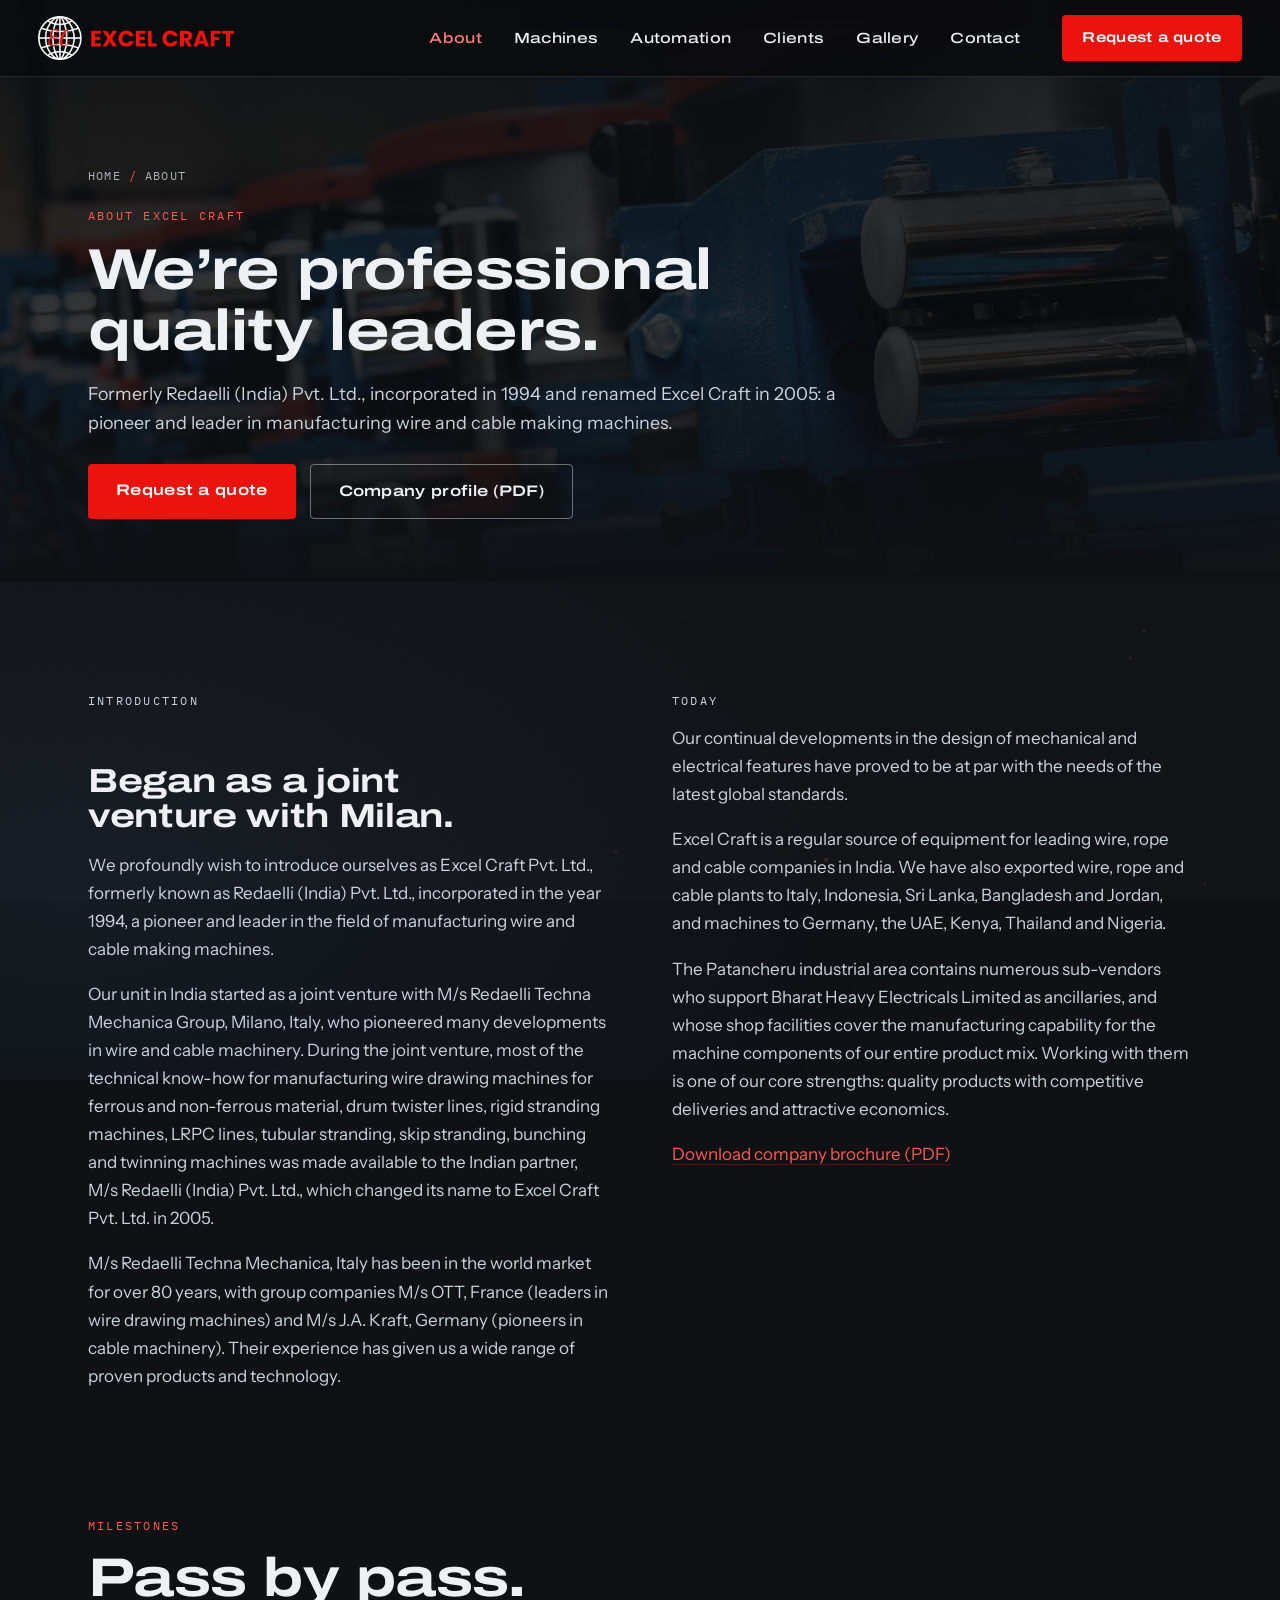
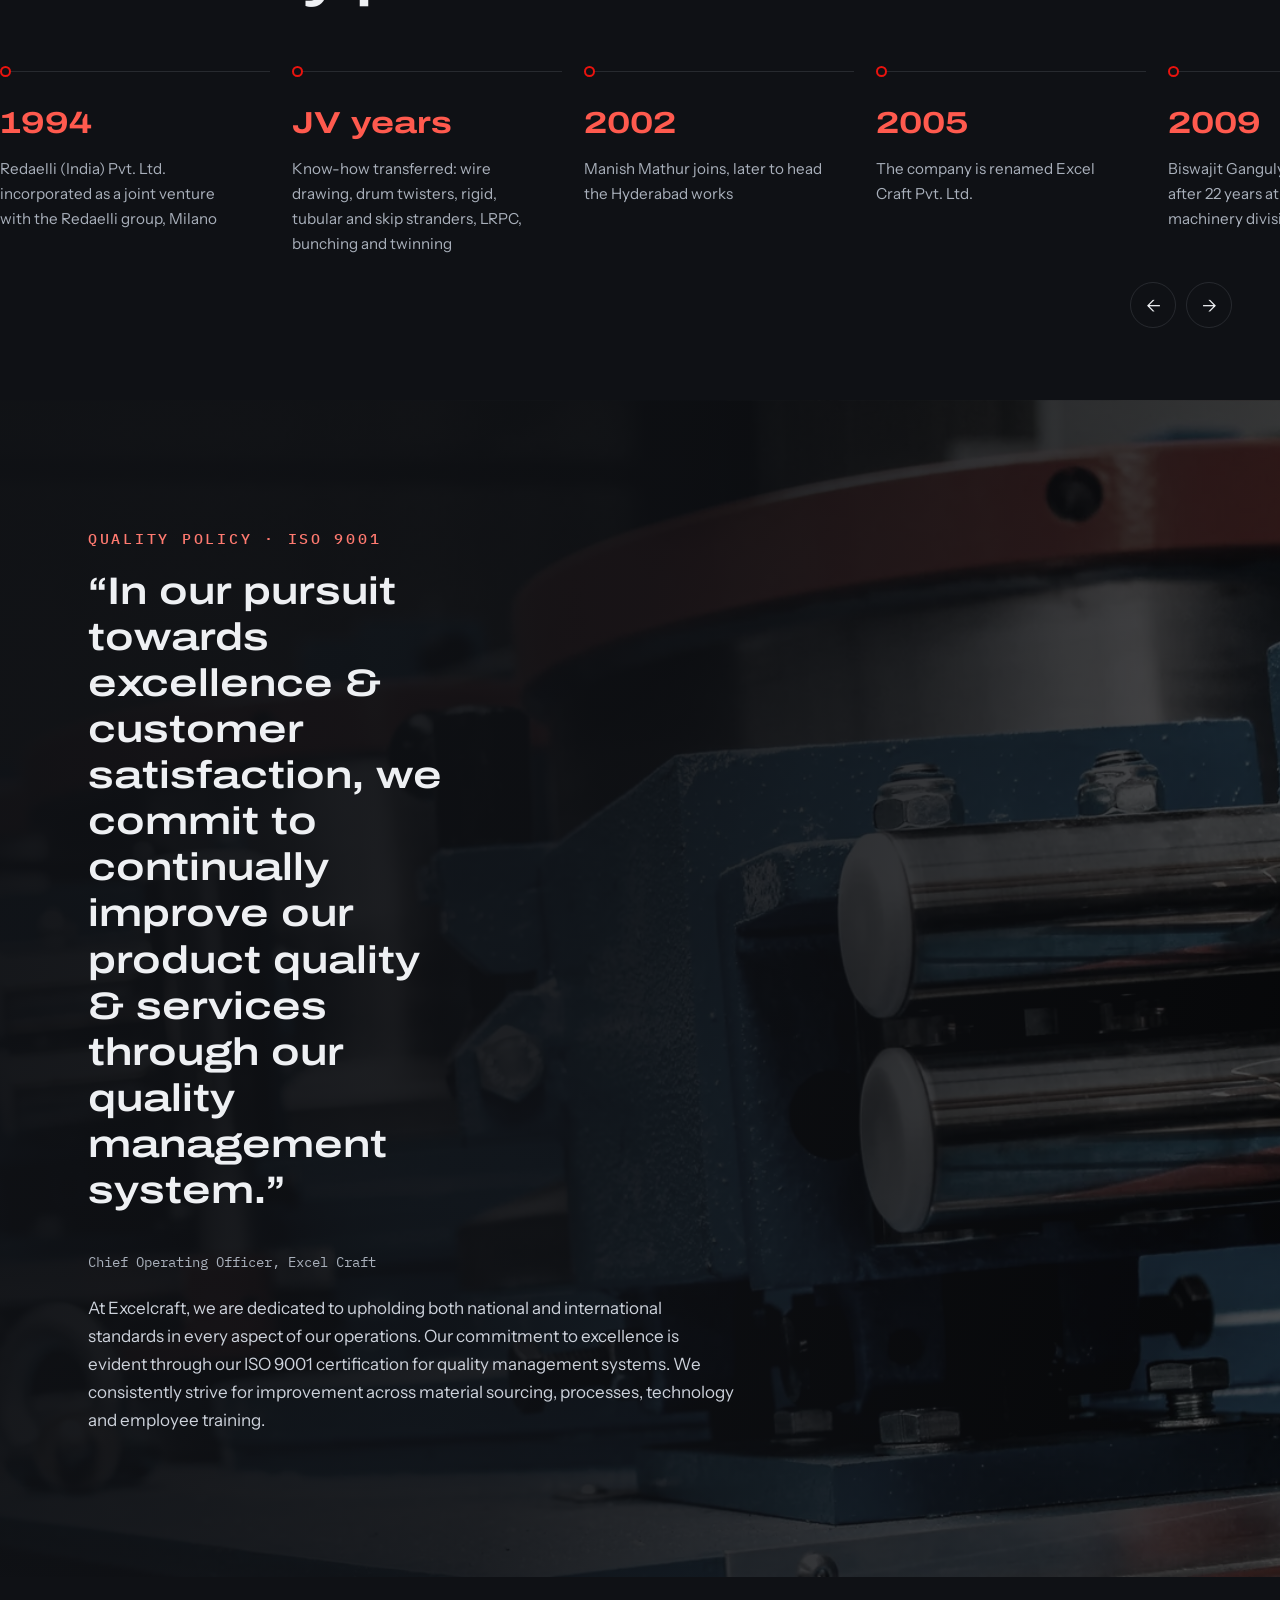
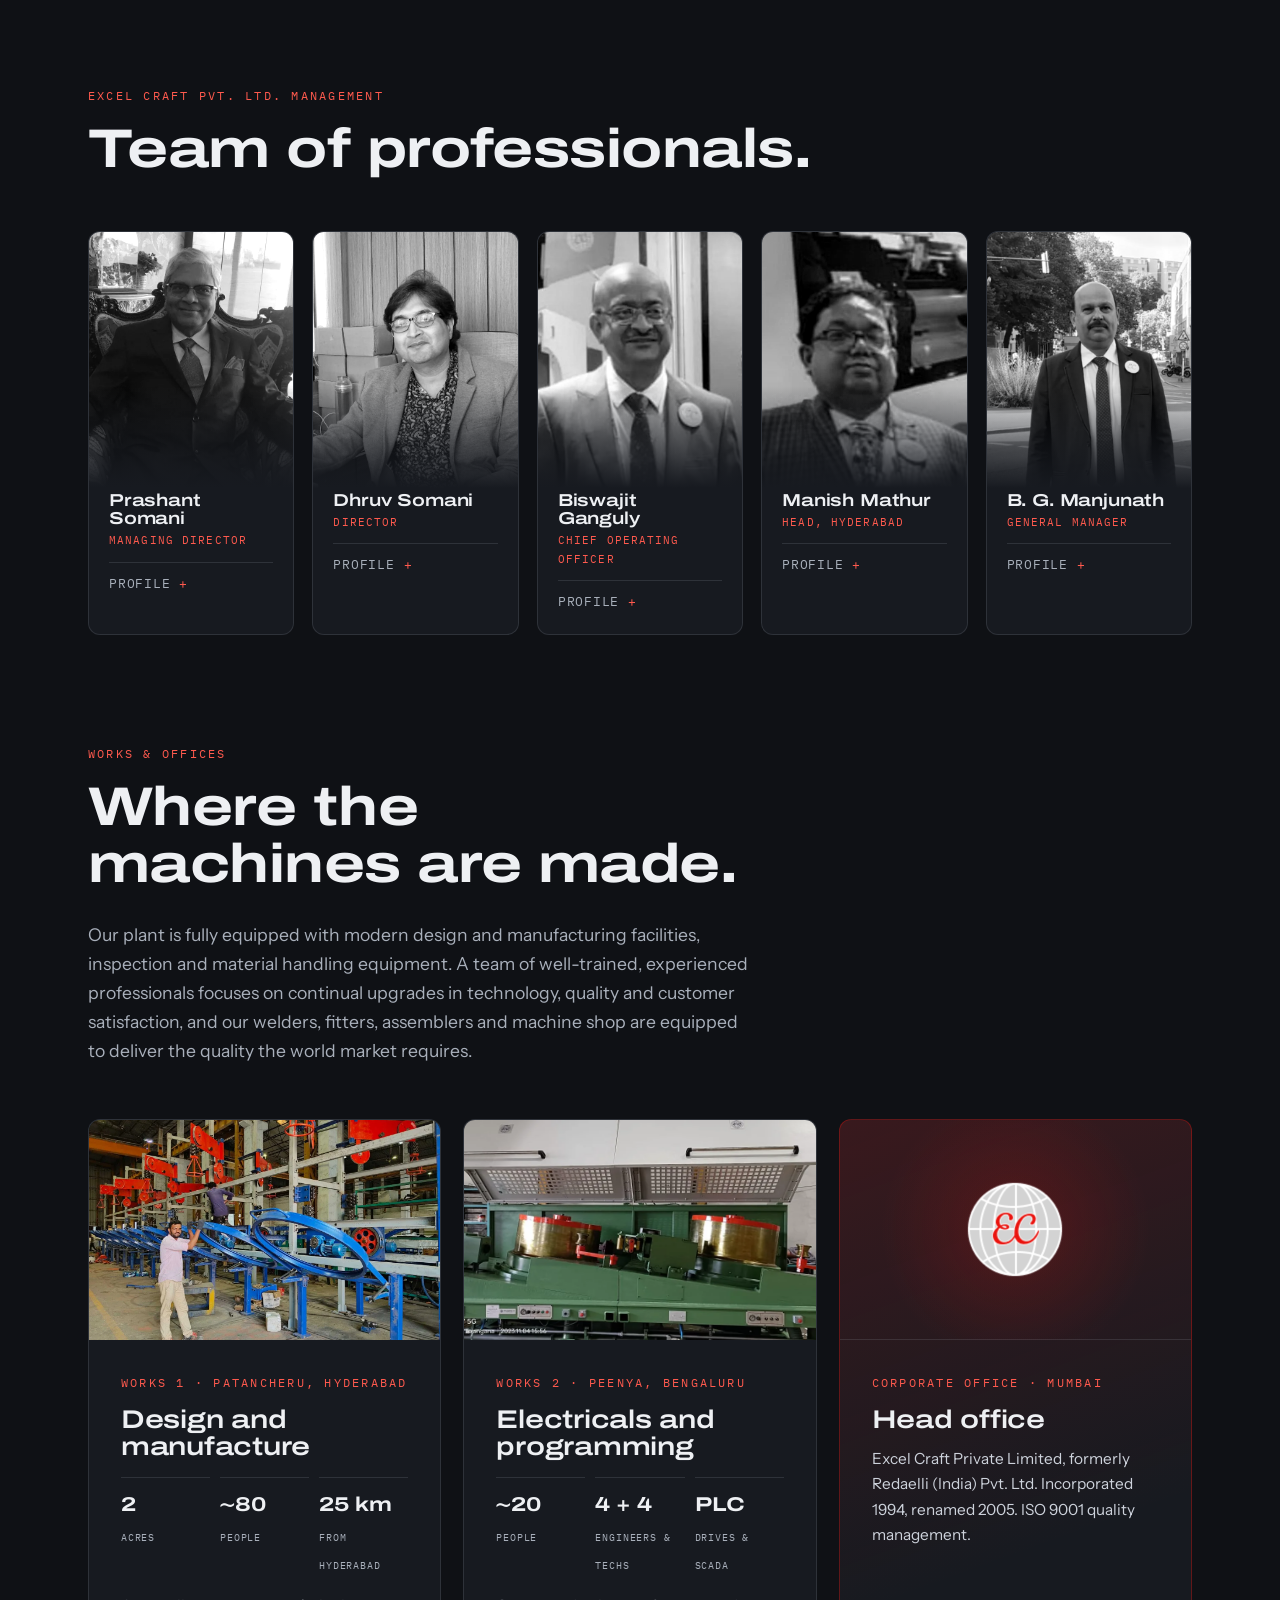
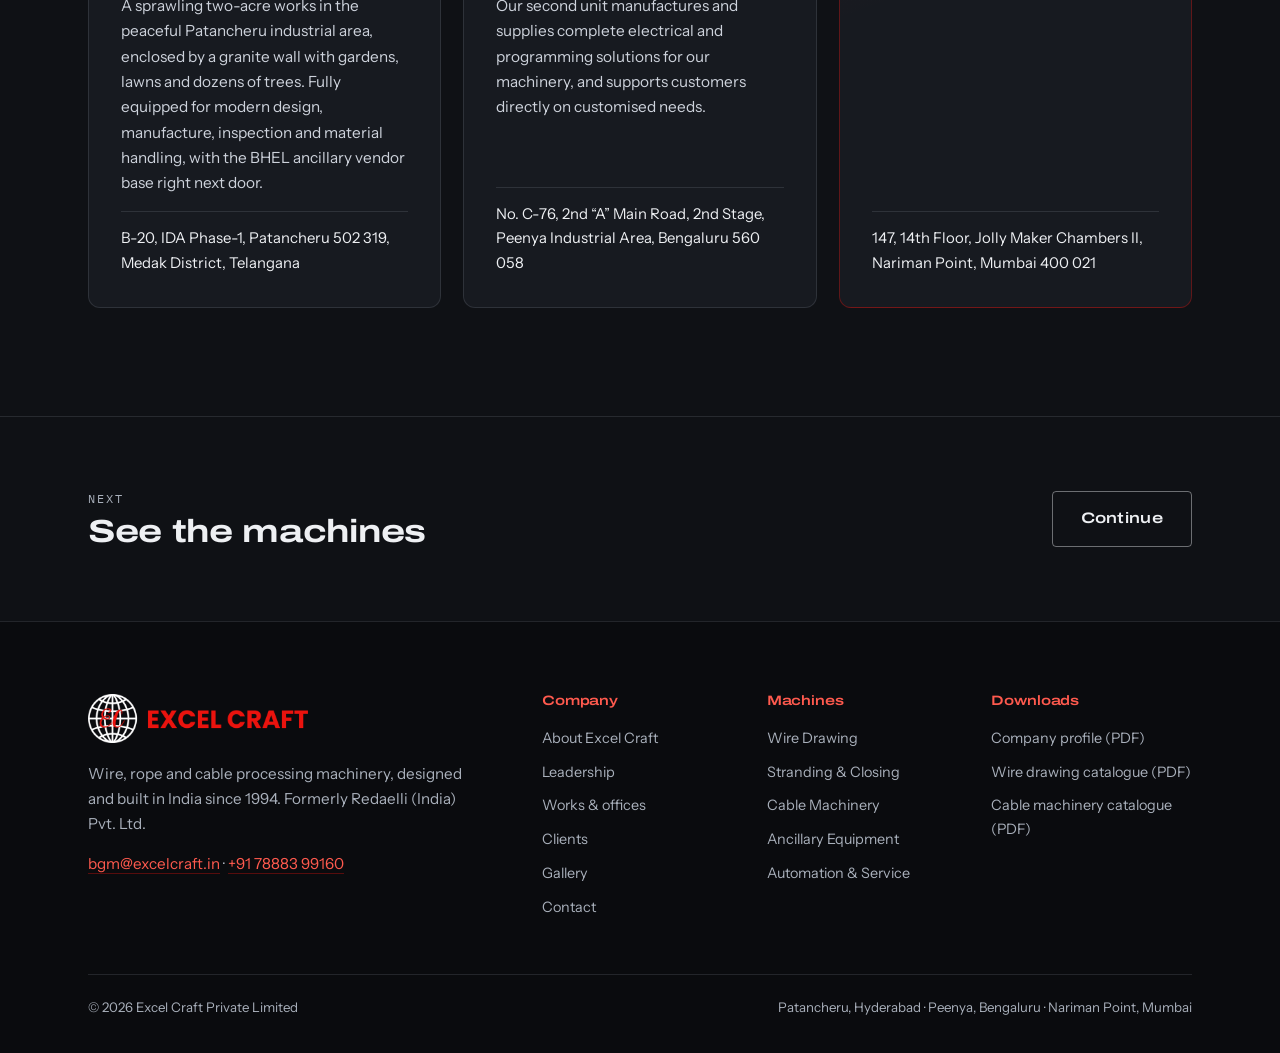
==== commit 56e4f3a6: "Add absolute og:url and og:image so shared links preview correctly Co-Authored-By: Claude Opus 5 <no" ====
--- a/about.html
+++ b/about.html
@@ -6,11 +6,12 @@
 <title>About Excel Craft | Formerly Redaelli (India) | Since 1994</title>
 <meta name="description" content="Excel Craft Pvt. Ltd., formerly Redaelli (India), has built wire and cable machinery since 1994. Works in Patancheru and Peenya, head office at Nariman Point, Mumbai.">
 <meta name="theme-color" content="#0f1115">
-<!-- DEPLOY STEP: set og:url / og:image to absolute URLs on the final domain -->
+<!-- DEPLOY STEP: change SITE_BASE in gen-pages.py when the final domain is live -->
+<meta property="og:url" content="https://punithh-bringway.github.io/excelcraft/about.html">
 <meta property="og:title" content="About Excel Craft | Formerly Redaelli (India) | Since 1994">
 <meta property="og:description" content="Excel Craft Pvt. Ltd., formerly Redaelli (India), has built wire and cable machinery since 1994. Works in Patancheru and Peenya, head office at Nariman Point, Mumbai.">
 <meta property="og:type" content="website">
-<meta property="og:image" content="assets/img/hero-1400.jpg">
+<meta property="og:image" content="https://punithh-bringway.github.io/excelcraft/assets/img/hero-1400.jpg">
 <link rel="icon" type="image/png" href="assets/img/mark.png">
 <link rel="preconnect" href="https://fonts.googleapis.com">
 <link rel="preconnect" href="https://fonts.gstatic.com" crossorigin>
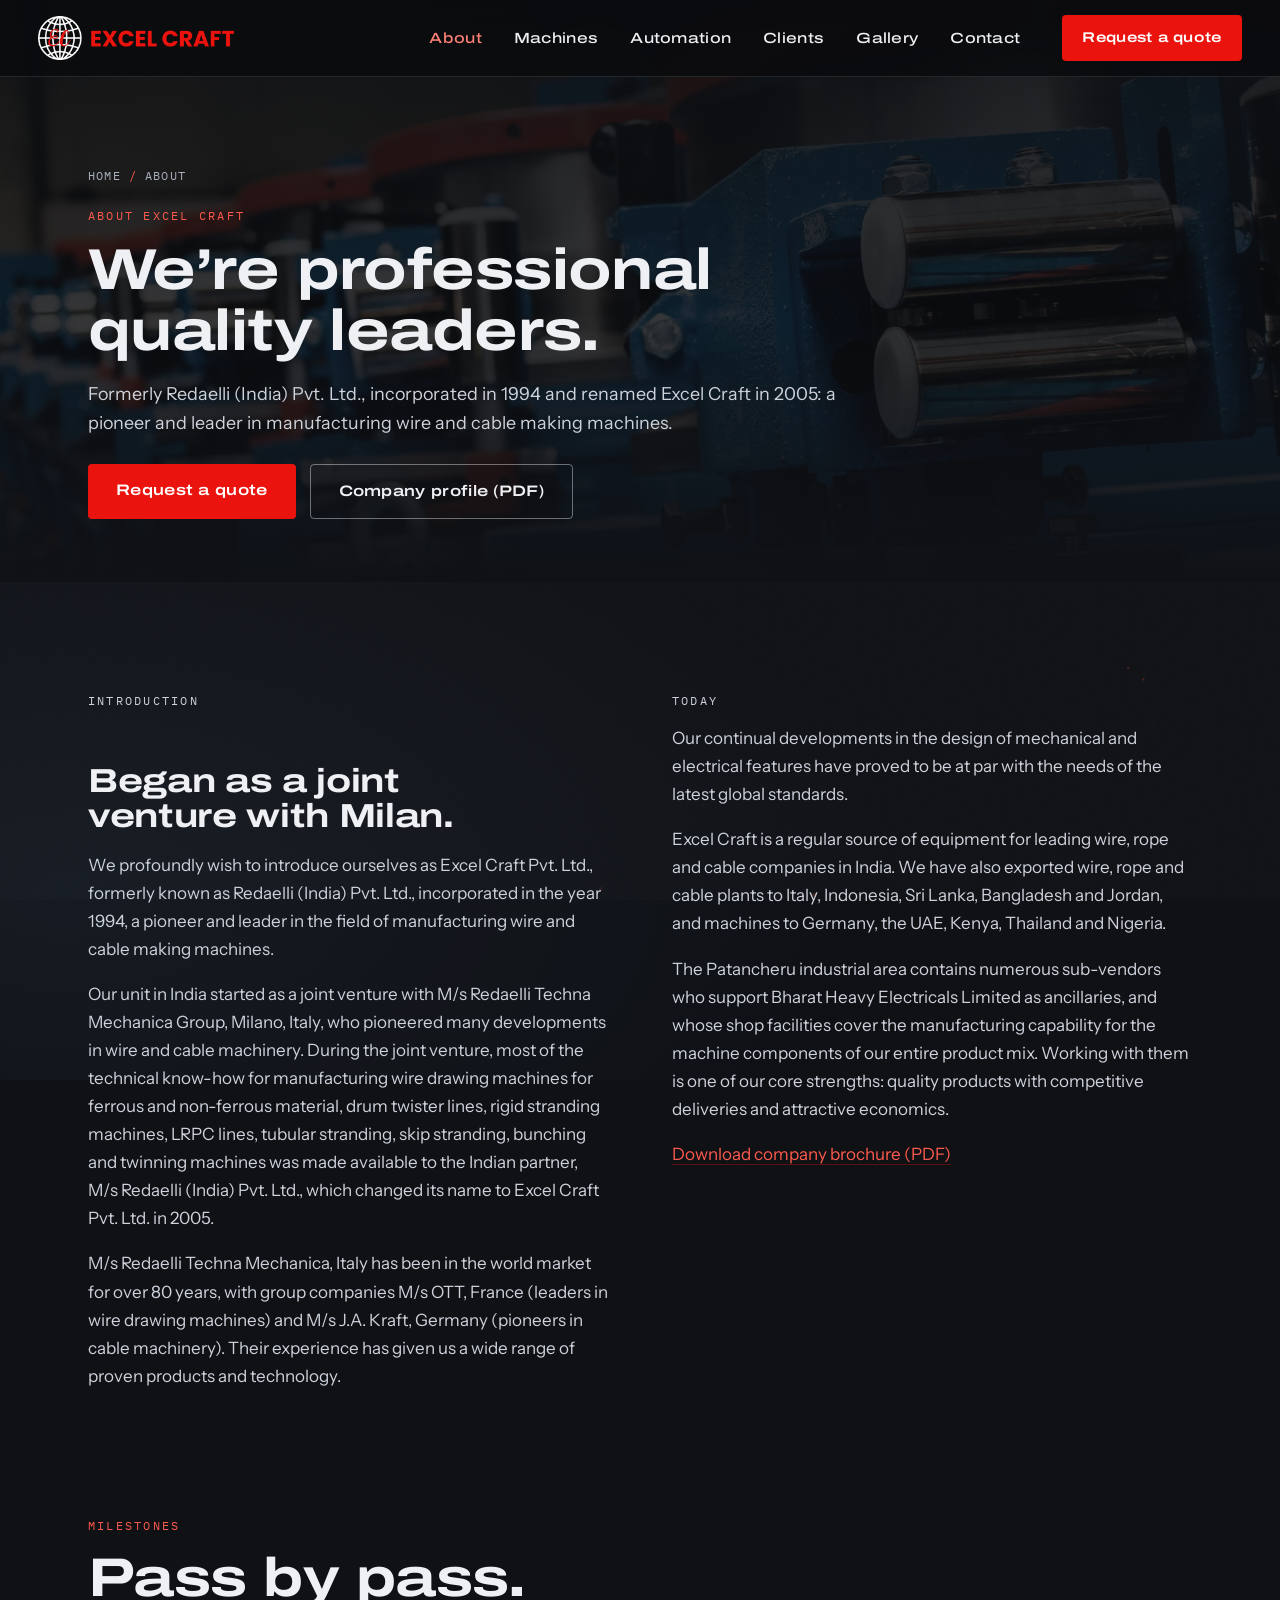
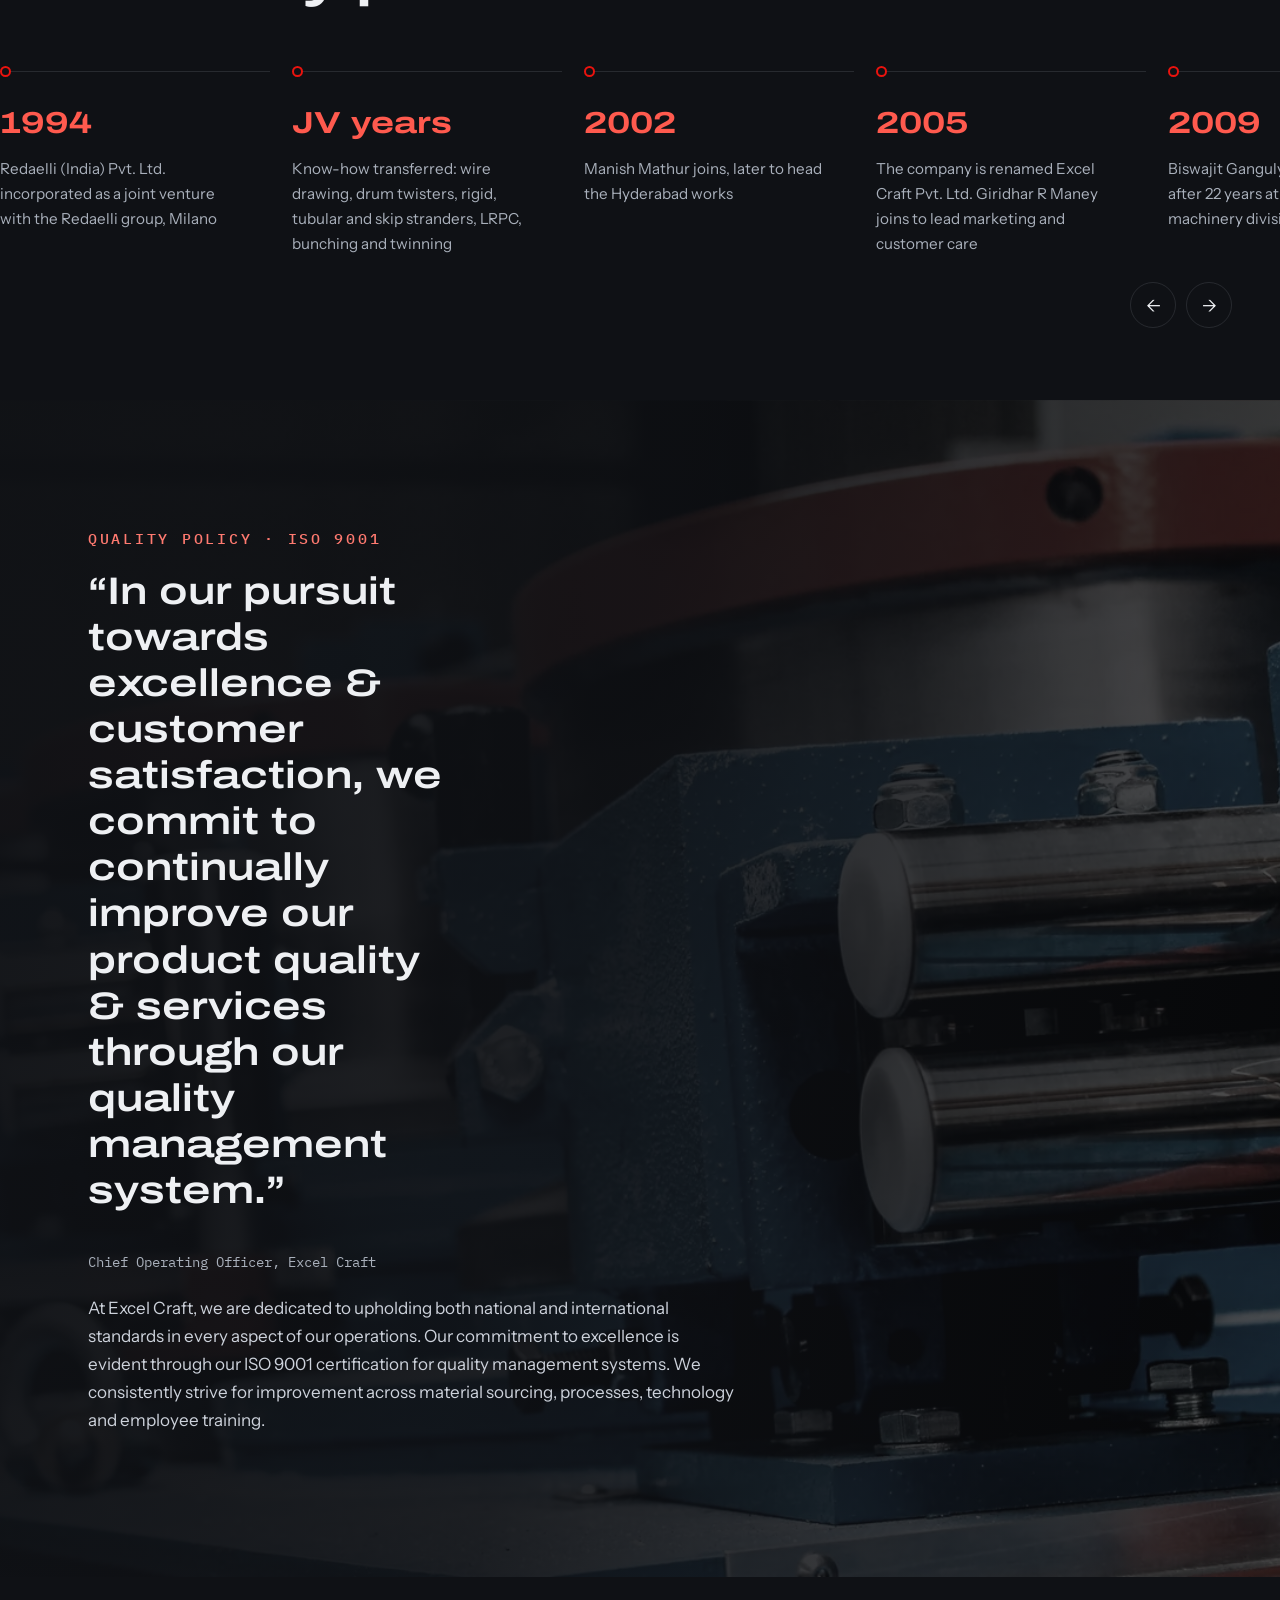
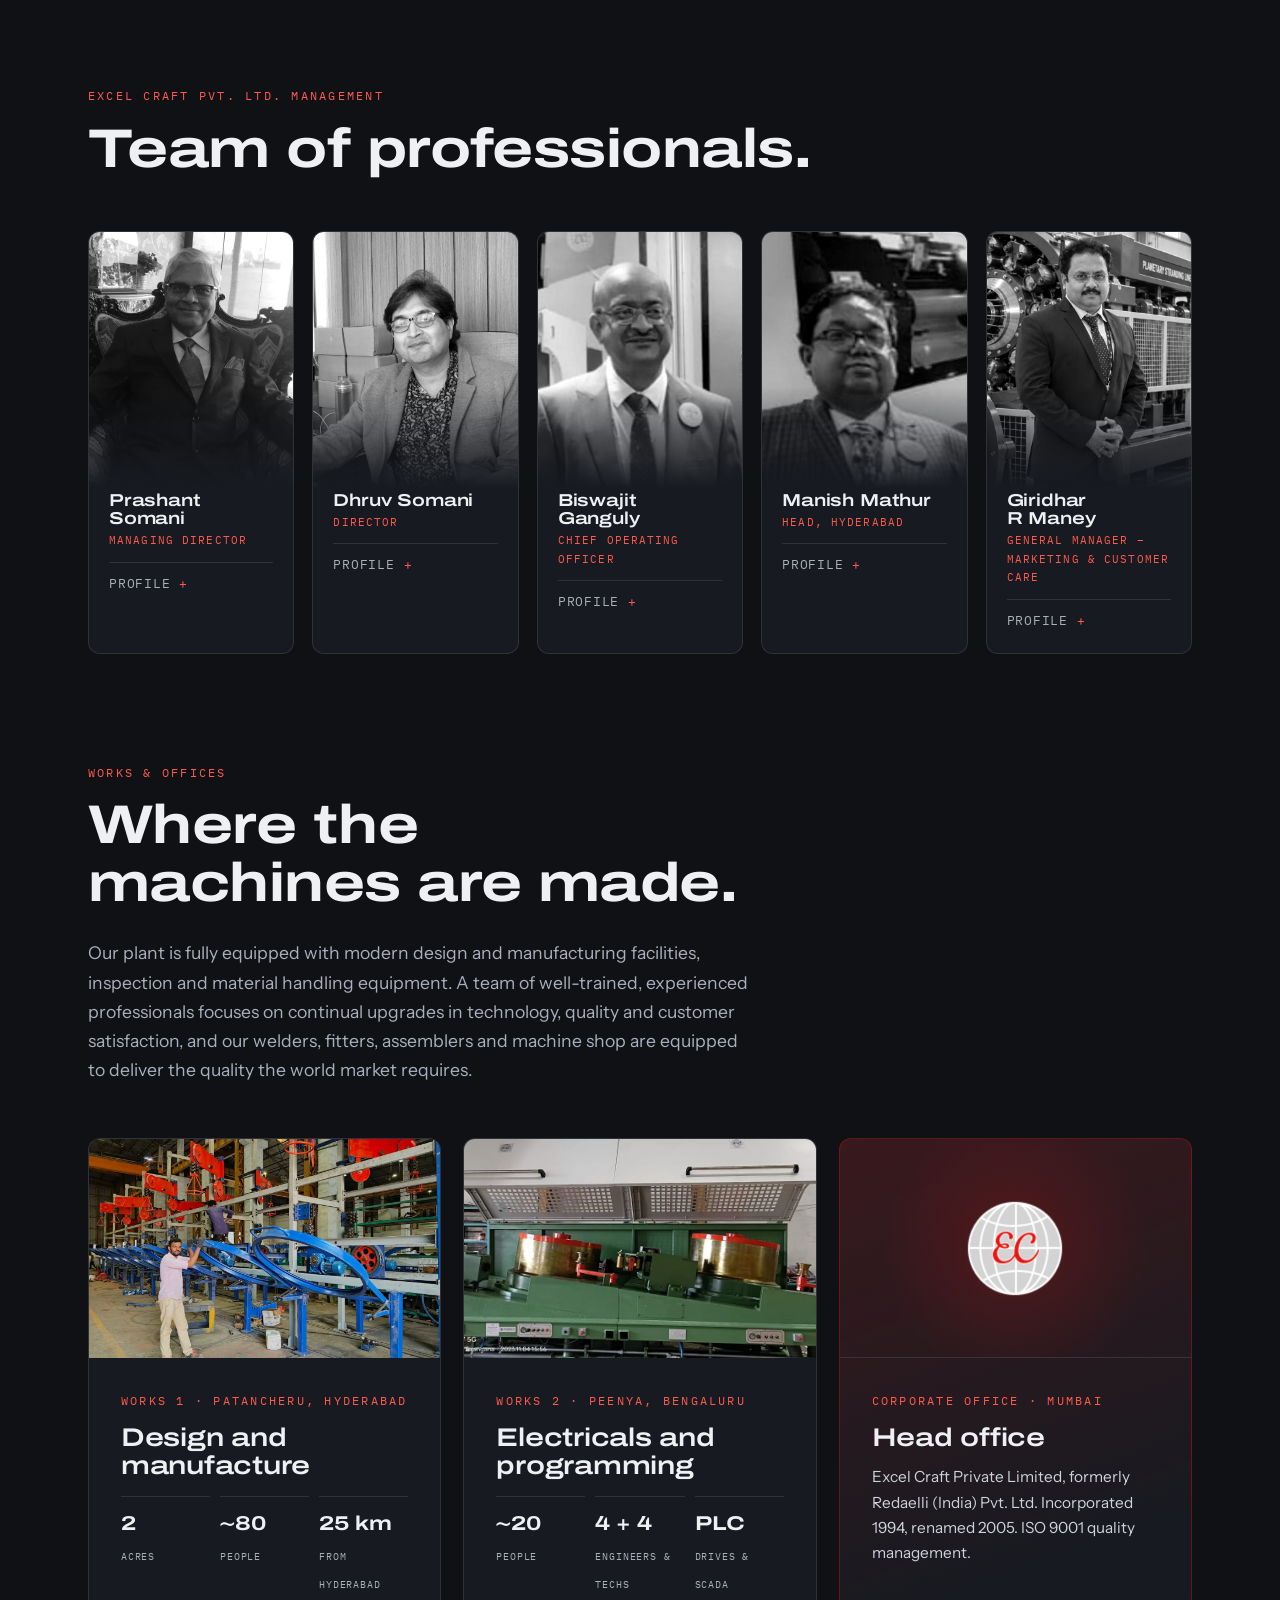
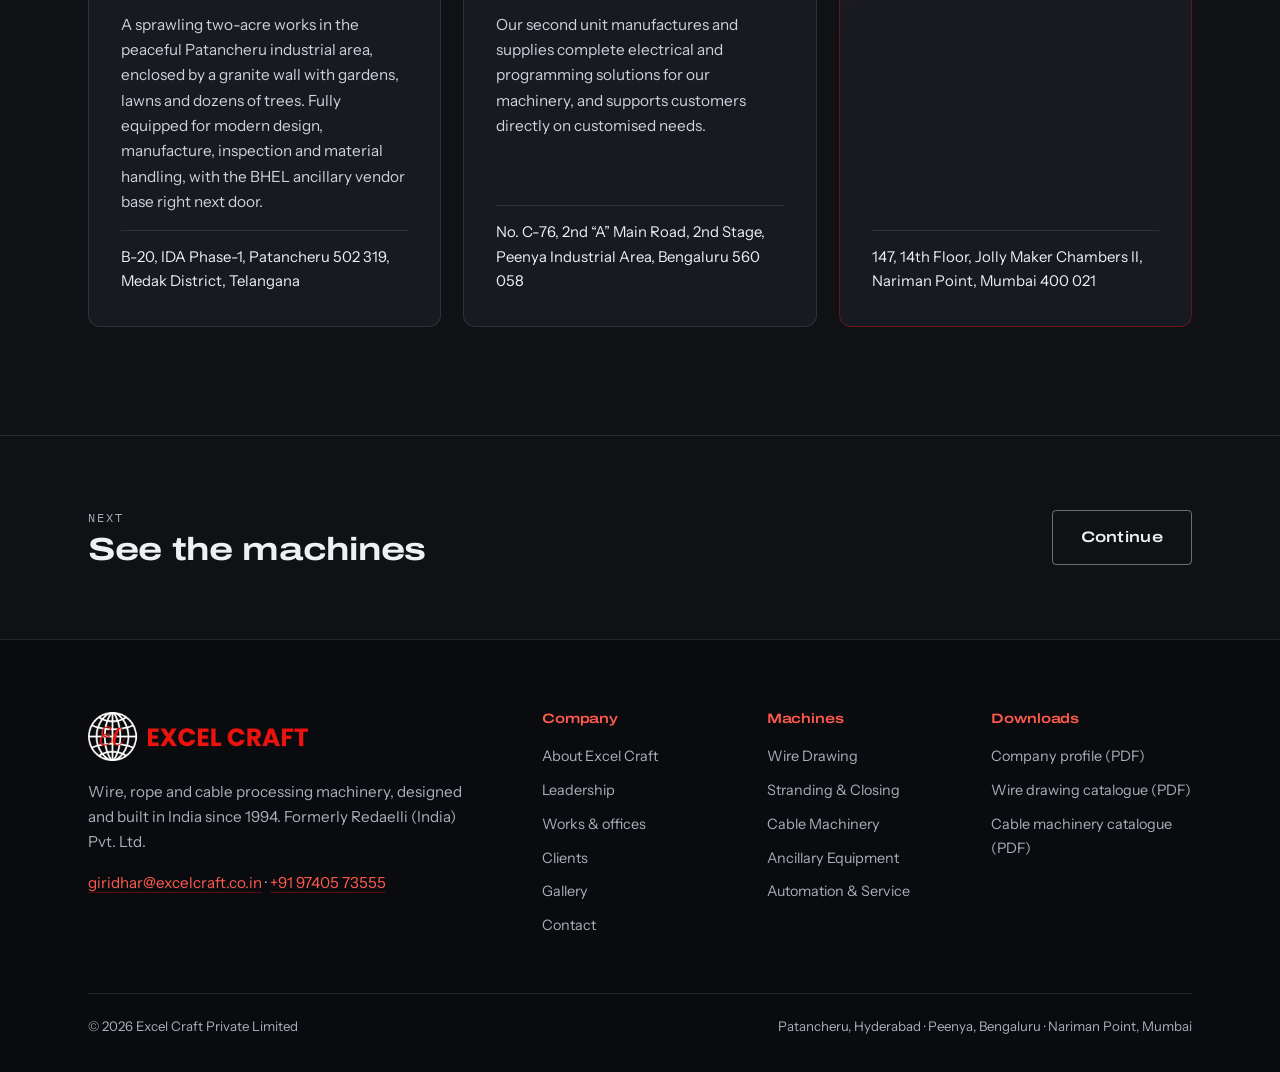
==== commit 1642d1c9: "Client round 1: replace B. G. Manjunath with Giridhar R Maney, polish copy - Remove B. G. Manjunath " ====
--- a/about.html
+++ b/about.html
@@ -112,9 +112,8 @@
         <li><span class="tl-year">1994</span><p>Redaelli (India) Pvt. Ltd. incorporated as a joint venture with the Redaelli group, Milano</p></li>
         <li><span class="tl-year">JV years</span><p>Know-how transferred: wire drawing, drum twisters, rigid, tubular and skip stranders, LRPC, bunching and twinning</p></li>
         <li><span class="tl-year">2002</span><p>Manish Mathur joins, later to head the Hyderabad works</p></li>
-        <li><span class="tl-year">2005</span><p>The company is renamed Excel Craft Pvt. Ltd.</p></li>
+        <li><span class="tl-year">2005</span><p>The company is renamed Excel Craft Pvt. Ltd. Giridhar R Maney joins to lead marketing and customer care</p></li>
         <li><span class="tl-year">2009</span><p>Biswajit Ganguly joins as COO after 22 years at Usha Martin&rsquo;s machinery division</p></li>
-        <li><span class="tl-year">2019</span><p>B. G. Manjunath joins as General Manager</p></li>
         <li><span class="tl-year">Today</span><p>Two works, a Mumbai head office, and 50+ reference customers across India and ten export markets</p></li>
       </ol>
     </div>
@@ -130,7 +129,7 @@
       <p>&ldquo;In our pursuit towards excellence &amp; customer satisfaction, we commit to continually improve our product quality &amp; services through our quality management system.&rdquo;</p>
       <footer>Chief Operating Officer, Excel Craft</footer>
     </blockquote>
-    <p class="lineage-copy">At Excelcraft, we are dedicated to upholding both national and international standards in every aspect of our operations. Our commitment to excellence is evident through our ISO 9001 certification for quality management systems. We consistently strive for improvement across material sourcing, processes, technology and employee training.</p>
+    <p class="lineage-copy">At Excel Craft, we are dedicated to upholding both national and international standards in every aspect of our operations. Our commitment to excellence is evident through our ISO 9001 certification for quality management systems. We consistently strive for improvement across material sourcing, processes, technology and employee training.</p>
   </div>
 </section>
 
@@ -152,15 +151,15 @@
       </article>
       <article class="leader">
         <div class="leader-photo"><img src="assets/img/lead-biswajit-ganguly.webp" alt="Biswajit Ganguly" loading="lazy"></div>
-        <div class="leader-body"><h3>Biswajit Ganguly</h3><p class="role">Chief Operating Officer</p><details><summary>Profile</summary><p>Mr. Biswajit Ganguly is a thorough professional in wire, cable and rope making machines. As COO of ECPL he sets and evolves the strategic direction for the company and its portfolio of products. He has more than three decades of experience in the wire, cable and rope industry, with a strong track record of driving a technology-based approach, executing business turnarounds and managing successful businesses, and commands respect in the wire industry globally. He worked with Usha Martin's machinery division for 22 years, joined ECPL in 2009, and has become a driving force in its growth, responsible for the strategy and execution of the company's goals.</p></details></div>
+        <div class="leader-body"><h3>Biswajit Ganguly</h3><p class="role">Chief Operating Officer</p><details><summary>Profile</summary><p>Mr. Biswajit Ganguly is a thorough professional in wire, cable and rope making machines. As Chief Operating Officer he sets and evolves the strategic direction for the company and its portfolio of products. He has more than three decades of experience in the wire, cable and rope industry, with a strong track record of driving a technology-based approach, executing business turnarounds and managing successful businesses, and commands respect in the wire industry globally. He worked with Usha Martin's machinery division for 22 years, joined Excel Craft in 2009, and has become a driving force in its growth, responsible for the strategy and execution of the company's goals.</p></details></div>
       </article>
       <article class="leader">
         <div class="leader-photo"><img src="assets/img/lead-manish-mathur.webp" alt="Manish Mathur" loading="lazy"></div>
-        <div class="leader-body"><h3>Manish Mathur</h3><p class="role">Head, Hyderabad</p><details><summary>Profile</summary><p>Overall experience of 30 years. He started working with ECPL in 2002 and has worked in various positions, from technology improvement to new product development in wire, cable and rope making machinery. Before ECPL he worked with GEW Limited for 8 years across projects, maintenance and product development for wire and cable. He started his career as a service engineer in 1991 with Pertech Computers. He mentors our team of engineers.</p></details></div>
-      </article>
-      <article class="leader">
-        <div class="leader-photo"><img src="assets/img/lead-bg-manjunath.webp" alt="B. G. Manjunath" loading="lazy"></div>
-        <div class="leader-body"><h3>B. G. Manjunath</h3><p class="role">General Manager</p><details><summary>Profile</summary><p>Joined the ECPL family in May 2019, with over three decades of experience across production, maintenance, plant operations, business development, product management, new product launches and OEM sales. He has headed production, operations, quality assurance, projects, maintenance and sales and marketing teams at companies including National Standard Duncan Ltd., Panyam Cement and Mineral Industries, Usha Martin machinery division, Prakruti Industries (Tata Steel franchise) and Shakunt Enterprises.</p></details></div>
+        <div class="leader-body"><h3>Manish Mathur</h3><p class="role">Head, Hyderabad</p><details><summary>Profile</summary><p>With 30 years of overall experience, Mr. Mathur joined Excel Craft in 2002 and has held a range of positions, from technology improvement to new product development in wire, cable and rope making machinery. Before that he spent eight years with GEW Limited across projects, maintenance and product development for wire and cable, and began his career as a service engineer in 1991 with Pertech Computers. He mentors our team of engineers.</p></details></div>
+      </article>
+      <article class="leader">
+        <div class="leader-photo"><img src="assets/img/lead-giridhar-maney.webp" alt="Giridhar R Maney" loading="lazy"></div>
+        <div class="leader-body"><h3>Giridhar R Maney</h3><p class="role">General Manager &ndash; Marketing &amp; Customer Care</p><details><summary>Profile</summary><p>Associated with Excel Craft since its inception in 2005, just after the acquisition of Redaelli (India). A mechanical engineer with a master&rsquo;s degree in business administration, Mr. Maney brings over 32 years of experience in high-value capital machinery, combining technical expertise, techno-commercial acumen, application engineering, marketing, business development and customer relationship management. He spent close to a decade with Kirloskar Pneumatics, Elliott of the USA and Columbia of the USA in infrastructure-related machinery, and more than two decades in the wire, rope and cable machinery field with Usha Martin Limited and Excel Craft Pvt. Ltd., contributing to the development of reliable, application-focused and commercially viable machinery solutions.</p></details></div>
       </article>
     </div>
   </div>
@@ -224,7 +223,7 @@
       <div class="foot-brand">
         <img src="assets/img/logo.png" alt="Excel Craft" width="220" height="49" loading="lazy">
         <p>Wire, rope and cable processing machinery, designed and built in India since 1994. Formerly Redaelli (India) Pvt. Ltd.</p>
-        <p><a class="text-link" href="mailto:bgm@excelcraft.in">bgm@excelcraft.in</a> &middot; <a class="text-link" href="tel:+917888399160">+91 78883 99160</a></p>
+        <p><a class="text-link" href="mailto:giridhar@excelcraft.co.in">giridhar@excelcraft.co.in</a> &middot; <a class="text-link" href="tel:+919740573555">+91 97405 73555</a></p>
       </div>
       <nav class="foot-nav" aria-label="Footer">
         <div>
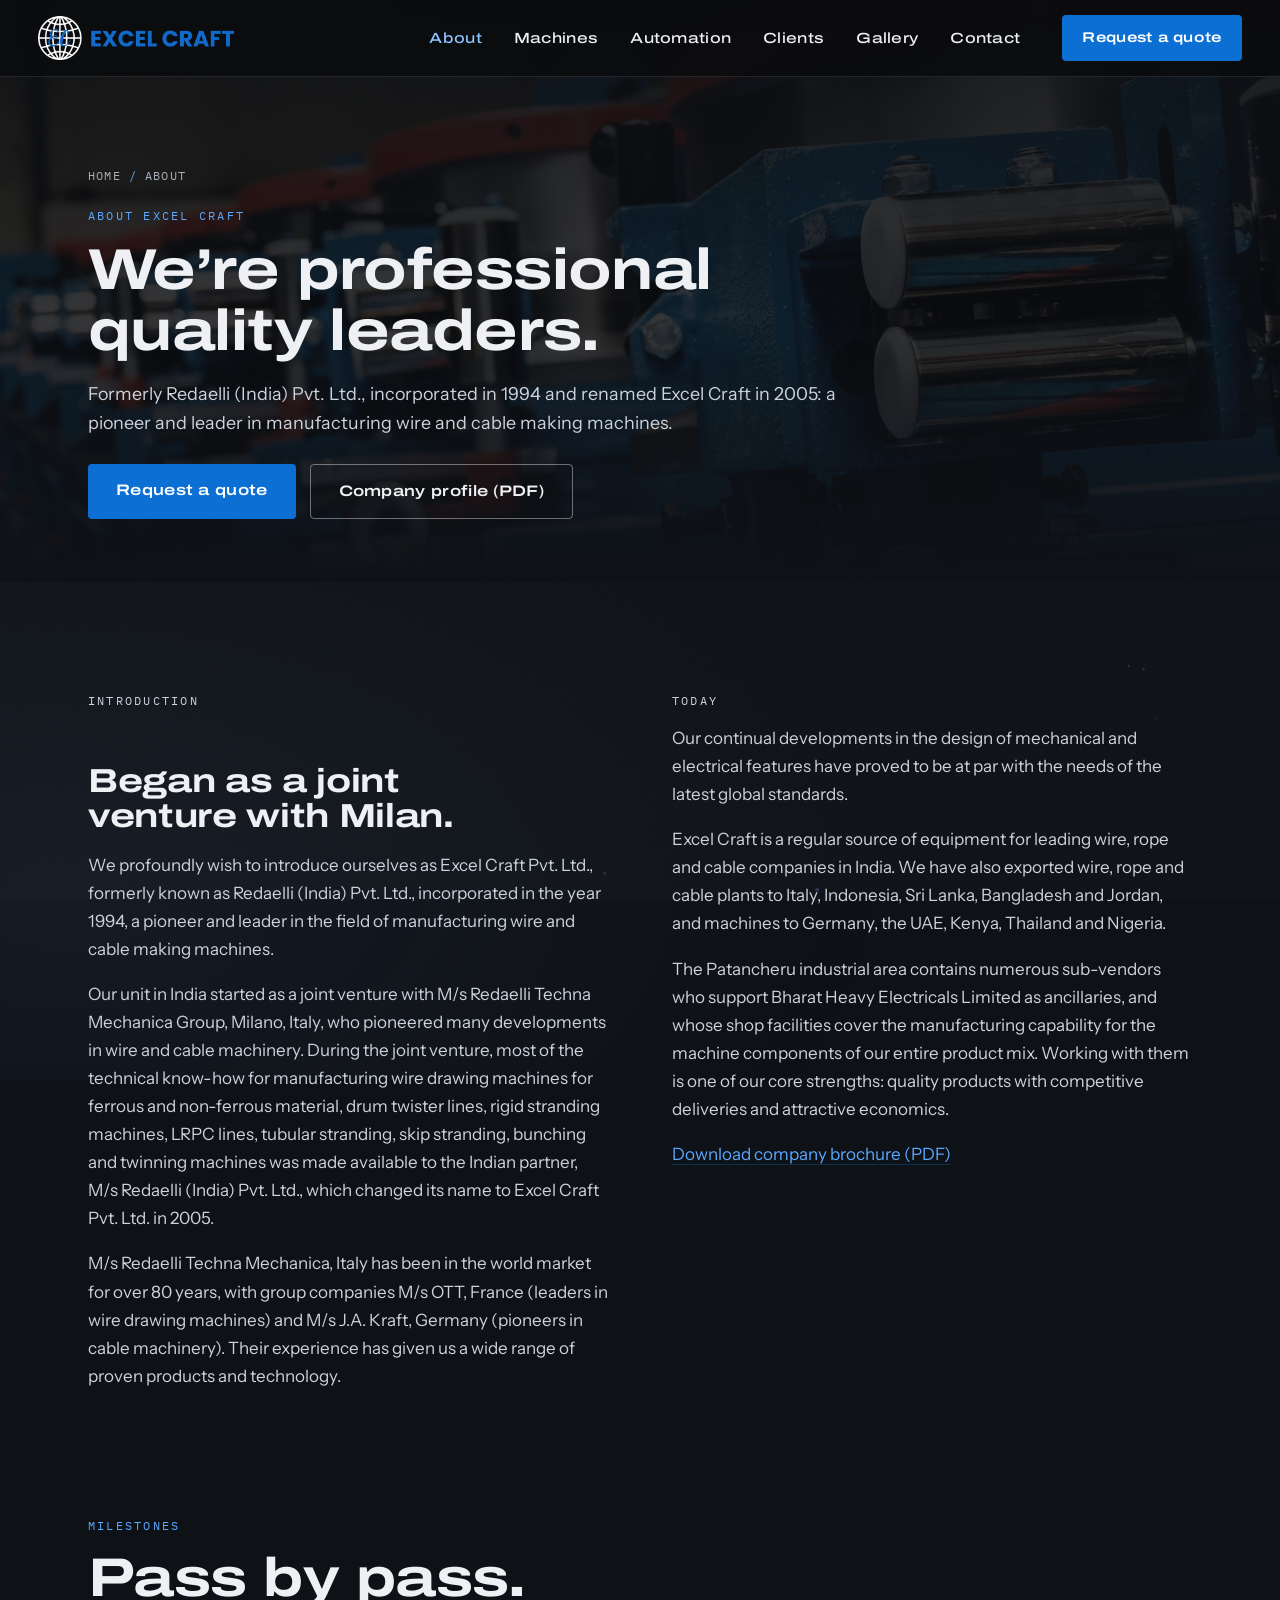
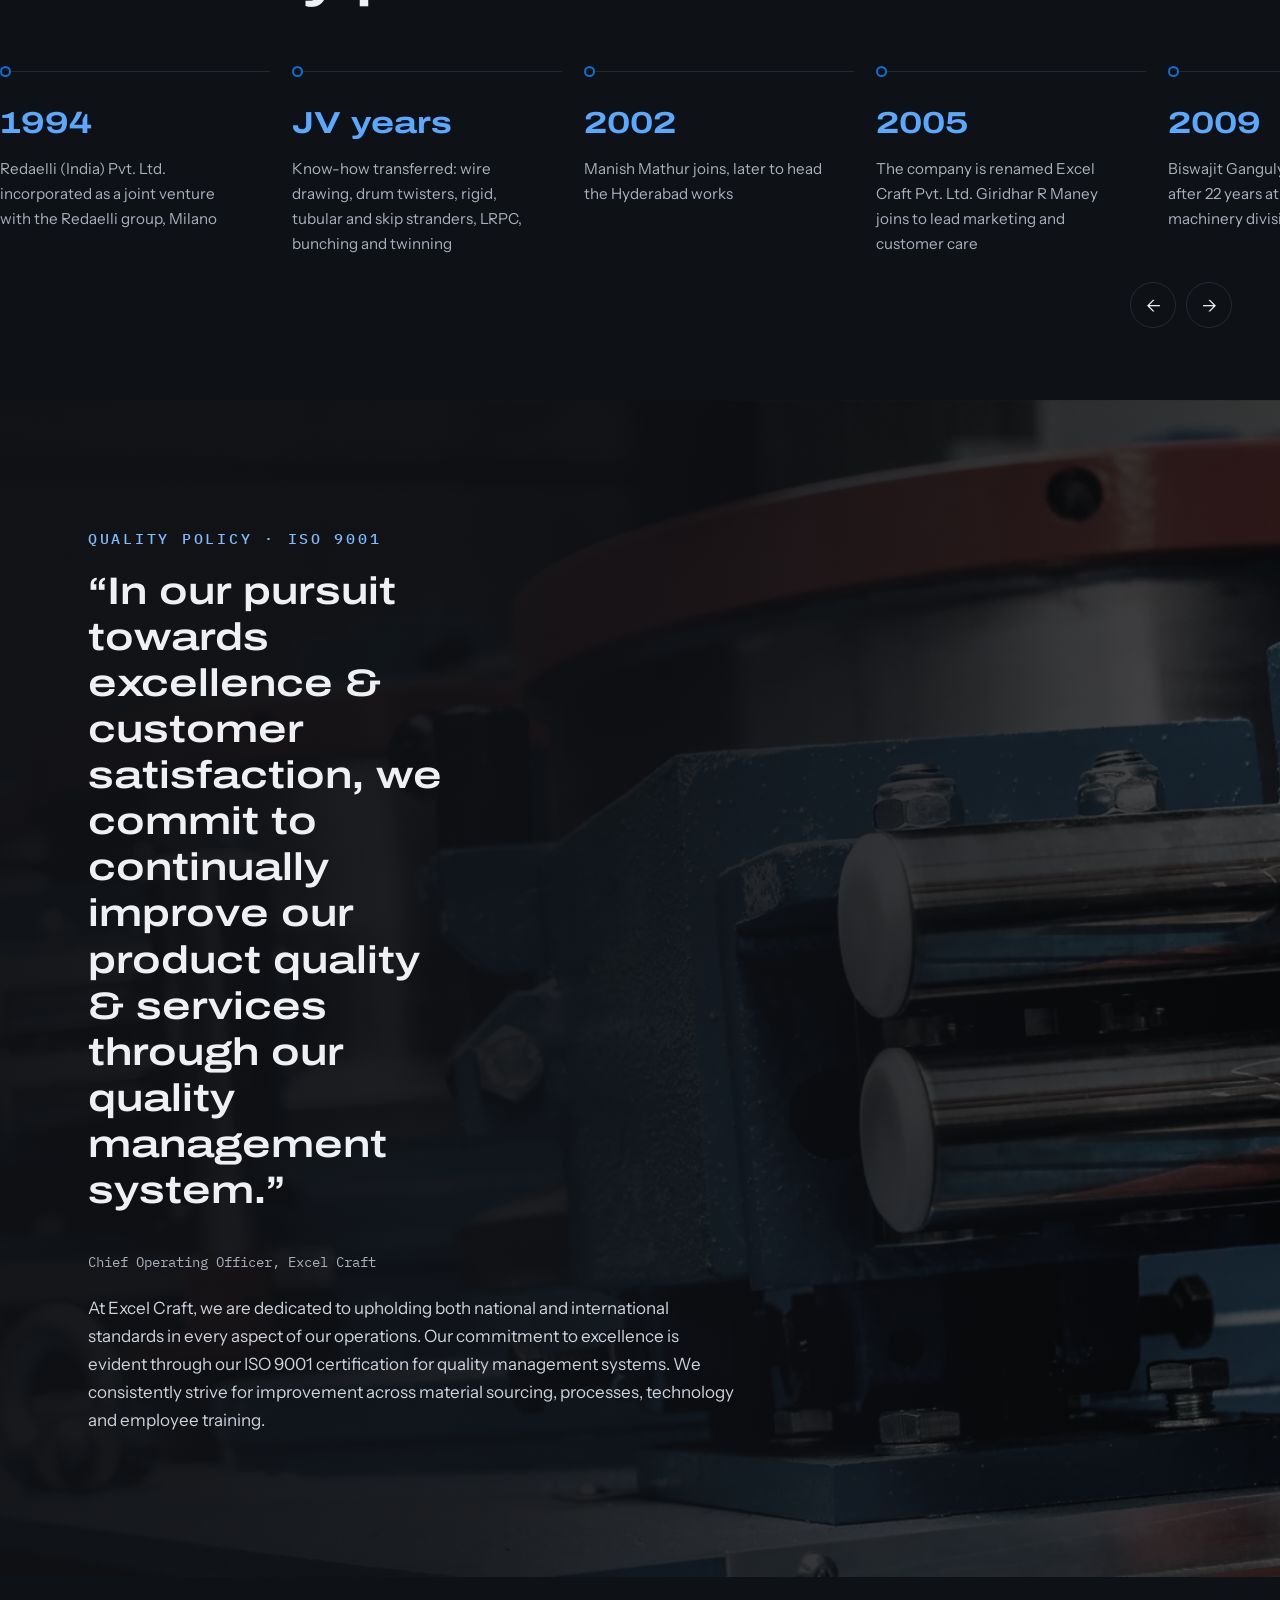
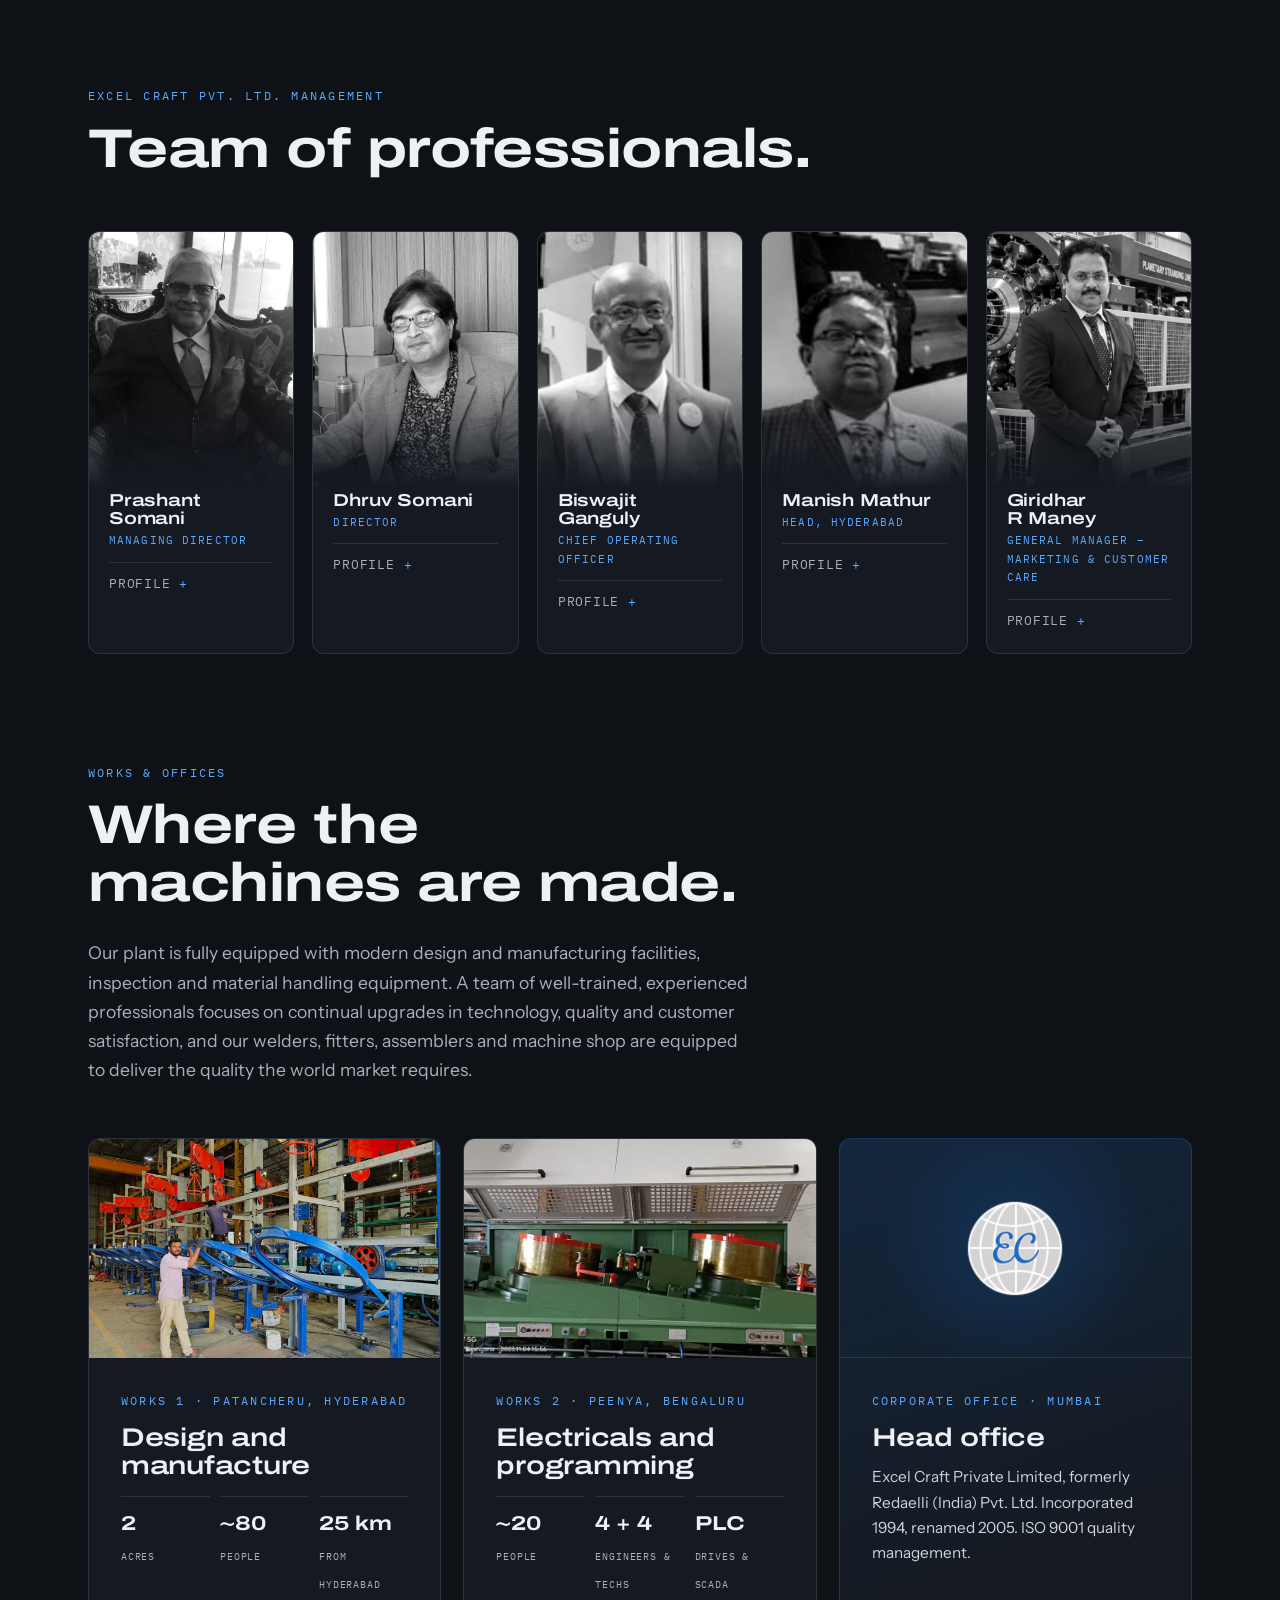
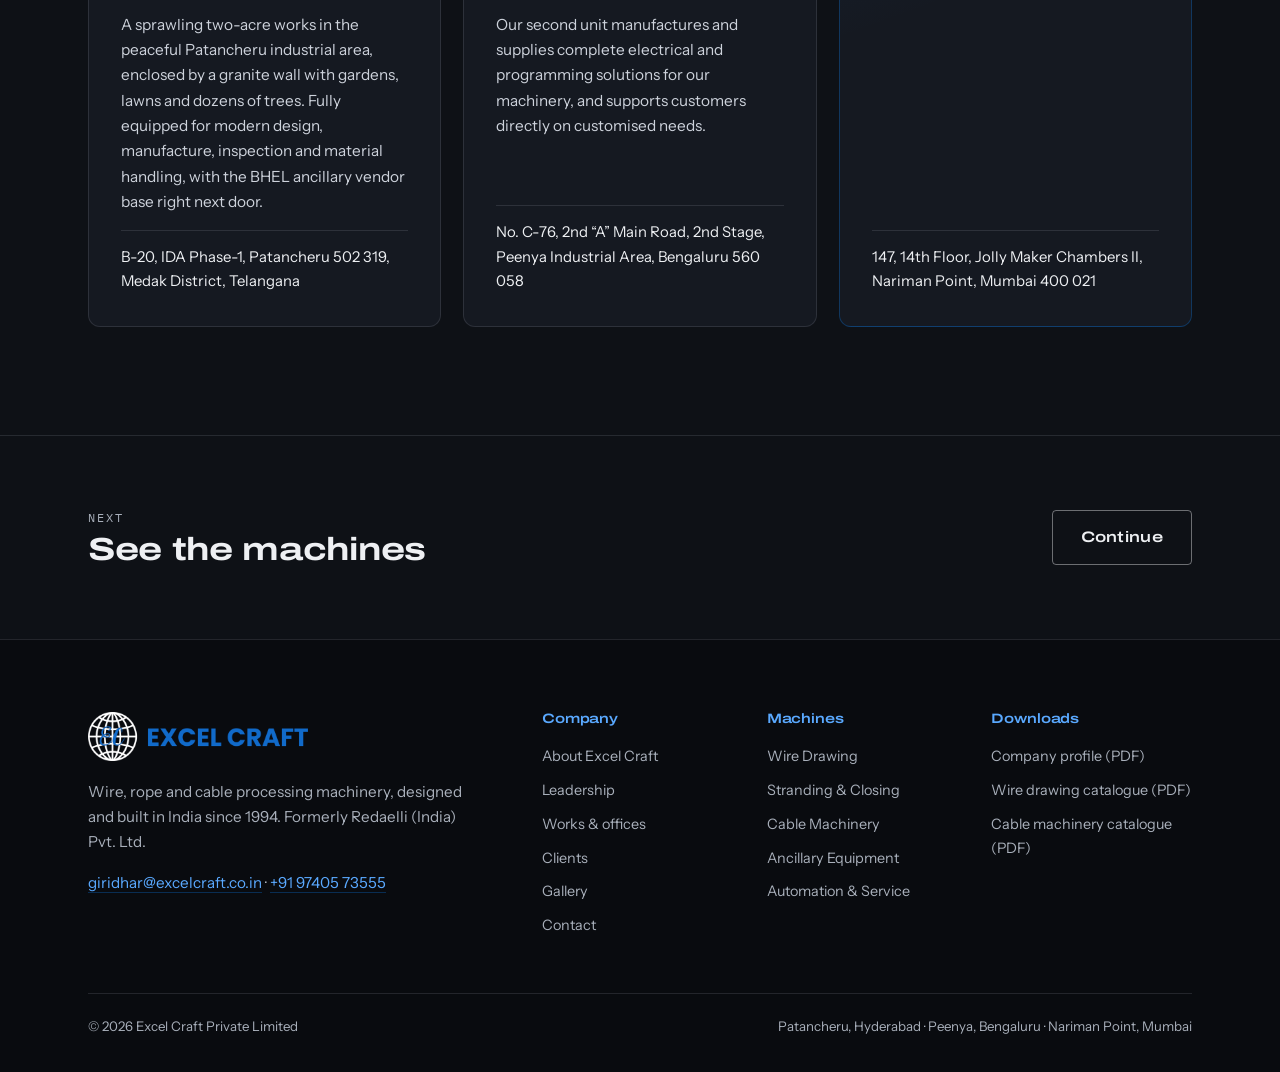
==== commit 29fc214f: "Rebrand from red to industrial blue at the client's request The team rejected red. Blue is sampled f" ====
--- a/about.html
+++ b/about.html
@@ -5,7 +5,7 @@
 <meta name="viewport" content="width=device-width, initial-scale=1.0">
 <title>About Excel Craft | Formerly Redaelli (India) | Since 1994</title>
 <meta name="description" content="Excel Craft Pvt. Ltd., formerly Redaelli (India), has built wire and cable machinery since 1994. Works in Patancheru and Peenya, head office at Nariman Point, Mumbai.">
-<meta name="theme-color" content="#0f1115">
+<meta name="theme-color" content="#0e1116">
 <!-- DEPLOY STEP: change SITE_BASE in gen-pages.py when the final domain is live -->
 <meta property="og:url" content="https://punithh-bringway.github.io/excelcraft/about.html">
 <meta property="og:title" content="About Excel Craft | Formerly Redaelli (India) | Since 1994">
--- a/assets/css/main.css
+++ b/assets/css/main.css
@@ -1,18 +1,19 @@
 /* ============================================================
    Excel Craft — main.css
+   Palette: industrial blue sampled from Excel Craft machines (hue 211).
    The L&W premium engine, matched to Excel Craft: graphite canvas,
-   brand red #ea130e sampled from the EC logo, capstans instead of towers.
+   brand red #0b6fd4 sampled from the EC logo, capstans instead of towers.
    ============================================================ */
 
 :root{
-  --canvas:#0f1115;
-  --canvas-deep:#0a0b0e;
-  --panel:#171a20;
-  --panel-2:#1f232b;
-  --accent:#ea130e;
-  --accent-hover:#ff3b2f;
-  --accent-text:#ff5a4e;
-  --accent-muted:rgba(234,19,14,.34);
+  --canvas:#0e1116;
+  --canvas-deep:#090b0f;
+  --panel:#151921;
+  --panel-2:#1d222b;
+  --accent:#0b6fd4;
+  --accent-hover:#2287ee;
+  --accent-text:#5aa9ff;
+  --accent-muted:rgba(11,111,212,.34);
   --text-primary:#eef0f3;
   --text-secondary:#a9b0bb;
   --line:rgba(169,176,187,.16);
@@ -60,14 +61,14 @@
 .kicker{font-family:var(--font-mono);font-size:.78rem;letter-spacing:.18em;text-transform:uppercase;color:var(--accent-text);margin:0 0 1.1em}
 .kicker b{font-weight:500;color:var(--text-secondary);margin-right:.6em}
 .text-link{color:var(--accent-text);text-decoration:none;border-bottom:1px solid var(--accent-muted);transition:border-color .3s var(--ease-out),color .3s var(--ease-out)}
-.text-link:hover{color:#ff8177;border-color:#ff8177}
+.text-link:hover{color:#8cc5ff;border-color:#8cc5ff}
 
 .btn{display:inline-block;font-family:var(--font-display);font-stretch:125%;font-weight:600;font-size:.95rem;letter-spacing:.02em;text-decoration:none;padding:14px 28px;border-radius:4px;transition:background .3s var(--ease-out),color .3s var(--ease-out),border-color .3s var(--ease-out),transform .3s var(--ease-out);text-shadow:none}
 .btn:hover{transform:translateY(-2px)}
 .btn-solid{background:var(--accent);color:#fff}
 .btn-solid:hover{background:var(--accent-hover)}
 .btn-ghost{border:1px solid rgba(238,240,243,.42);color:var(--text-primary)}
-.btn-ghost:hover{border-color:var(--accent-text);color:#ff8177}
+.btn-ghost:hover{border-color:var(--accent-text);color:#8cc5ff}
 @media (pointer:coarse){
   .btn,.menu-top,.tl-btn{min-height:44px}
   .btn{display:inline-flex;align-items:center;justify-content:center}
@@ -76,7 +77,7 @@
 
 /* -------- Fixed environment: drift, embers, grain -------- */
 .env{position:fixed;inset:0;z-index:-1;pointer-events:none;background:var(--canvas)}
-.env-glow{position:absolute;inset:-20%;background:radial-gradient(ellipse 60% 45% at 78% 18%,rgba(234,19,14,.06) 0%,transparent 60%),radial-gradient(ellipse 70% 55% at 18% 85%,rgba(70,96,128,.13) 0%,transparent 65%);animation:glow-drift 90s var(--ease-io) infinite alternate;animation-delay:-30s}
+.env-glow{position:absolute;inset:-20%;background:radial-gradient(ellipse 60% 45% at 78% 18%,rgba(11,111,212,.06) 0%,transparent 60%),radial-gradient(ellipse 70% 55% at 18% 85%,rgba(70,96,128,.13) 0%,transparent 65%);animation:glow-drift 90s var(--ease-io) infinite alternate;animation-delay:-30s}
 @keyframes glow-drift{from{transform:translate3d(-2%,-1%,0) scale(1)}to{transform:translate3d(2%,2%,0) scale(1.06)}}
 #motes{position:absolute;inset:0;width:100%;height:100%}
 .env-grain{position:absolute;inset:0;opacity:.05;background-image:url("data:image/svg+xml,%3Csvg xmlns='http://www.w3.org/2000/svg' width='120' height='120'%3E%3Cfilter id='n'%3E%3CfeTurbulence type='fractalNoise' baseFrequency='0.9' numOctaves='2'/%3E%3C/filter%3E%3Crect width='120' height='120' filter='url(%23n)' opacity='0.6'/%3E%3C/svg%3E")}
@@ -92,11 +93,11 @@
 .menu-list{display:flex;align-items:baseline;gap:4px}
 .menu-list>li{position:relative}
 .menu-top{display:inline-block;font-family:var(--font-display);font-stretch:125%;font-weight:500;font-size:.92rem;letter-spacing:.02em;color:var(--text-primary);text-decoration:none;padding:10px 14px;border-radius:4px;transition:color .3s var(--ease-out)}
-.menu-top:hover,.menu-top[aria-current="page"]{color:#ff8177}
+.menu-top:hover,.menu-top[aria-current="page"]{color:#8cc5ff}
 .drop{position:absolute;top:100%;left:0;min-width:260px;background:rgba(16,18,23,.97);border:1px solid var(--line);border-radius:8px;padding:10px;opacity:0;visibility:hidden;transform:translateY(8px);transition:opacity .3s var(--ease-out),transform .3s var(--ease-out),visibility 0s linear .3s;box-shadow:0 24px 60px rgba(5,7,12,.55)}
 .has-drop:hover .drop,.has-drop:focus-within .drop,.has-drop.open .drop{opacity:1;visibility:visible;transform:translateY(0);transition:opacity .3s var(--ease-out),transform .3s var(--ease-out),visibility 0s}
 .drop a{display:block;padding:9px 12px;border-radius:5px;font-size:.9rem;text-decoration:none;color:var(--text-secondary);transition:color .25s var(--ease-out),background .25s var(--ease-out)}
-.drop a:hover{color:var(--text-primary);background:rgba(234,19,14,.12)}
+.drop a:hover{color:var(--text-primary);background:rgba(11,111,212,.12)}
 .drop .drop-all{border-top:1px solid var(--line);margin-top:6px;padding-top:12px;color:var(--accent-text)}
 .nav-cta{padding:11px 20px;font-size:.88rem}
 .burger{display:none;width:44px;height:44px;position:relative;z-index:130}
@@ -173,7 +174,7 @@
   .cam{transform:none!important}
 }
 @media (max-height:560px){.cue,.hero-steps{display:none}}
-.stage .kicker,.lineage-band .kicker{font-size:.95rem;font-weight:500;color:#ff7a70}
+.stage .kicker,.lineage-band .kicker{font-size:.95rem;font-weight:500;color:#7cbcff}
 
 /* -------- client ticker (Excel Craft only) -------- */
 .ticker{border-top:1px solid var(--line);border-bottom:1px solid var(--line);background:var(--canvas-deep);overflow:hidden}
@@ -245,7 +246,7 @@
 .org-join{display:flex;justify-content:center;height:44px}
 .org-line{width:1px;background:linear-gradient(var(--line),var(--accent))}
 .org-mid,.org-ec{max-width:560px;width:100%}
-.org-ec{border-color:var(--accent-muted);background:linear-gradient(180deg,rgba(234,19,14,.08),transparent 65%),var(--panel)}
+.org-ec{border-color:var(--accent-muted);background:linear-gradient(180deg,rgba(11,111,212,.08),transparent 65%),var(--panel)}
 .org-ec img{width:230px;margin:0 auto 14px}
 
 /* ---- timeline ---- */
@@ -258,7 +259,7 @@
 .tl li p{color:var(--text-secondary);font-size:.95rem;margin:0}
 .tl-nav{display:flex;gap:10px;justify-content:flex-end;padding:0 clamp(20px,4vw,48px)}
 .tl-btn{width:46px;height:46px;border-radius:50%;border:1px solid var(--line);color:var(--text-primary);font-size:1.1rem;display:inline-flex;align-items:center;justify-content:center;transition:border-color .3s var(--ease-out),color .3s var(--ease-out),transform .3s var(--ease-out)}
-.tl-btn:hover{border-color:var(--accent-text);color:#ff8177;transform:translateY(-2px)}
+.tl-btn:hover{border-color:var(--accent-text);color:#8cc5ff;transform:translateY(-2px)}
 
 /* ---- machine families ---- */
 .svc-list{display:grid;gap:clamp(22px,3vh,34px)}
@@ -290,15 +291,15 @@
 .draw-svg .wire-bg{stroke:rgba(169,176,187,.14);fill:none;stroke-linecap:round}
 .draw-svg .wire{stroke:var(--accent);fill:none;stroke-linecap:round}
 .draw-svg .die-box{fill:#2a2f39;stroke:rgba(169,176,187,.4)}
-.draw-svg .base{fill:#1f232b;stroke:rgba(169,176,187,.25)}
+.draw-svg .base{fill:#1d222b;stroke:rgba(169,176,187,.25)}
 .draw-read{display:grid;grid-template-columns:repeat(3,minmax(0,1fr));gap:12px;margin-top:22px}
 .read{border:1px solid var(--line);border-radius:8px;padding:12px 14px;background:rgba(10,11,14,.45)}
 .read b{display:block;font-family:var(--font-display);font-stretch:125%;font-size:1.45rem;font-variant-numeric:tabular-nums;line-height:1.2}
 .read span{font-family:var(--font-mono);font-size:.68rem;letter-spacing:.12em;text-transform:uppercase;color:var(--text-secondary)}
 .draw-side{display:flex;flex-direction:column;gap:20px}
-.hold-btn{display:inline-flex;align-items:center;gap:14px;align-self:flex-start;padding:12px 24px 12px 14px;border:1px solid var(--accent-muted);border-radius:99px;color:#ff7a70;transition:border-color .3s var(--ease-out),background .3s var(--ease-out);user-select:none;-webkit-user-select:none;touch-action:manipulation}
+.hold-btn{display:inline-flex;align-items:center;gap:14px;align-self:flex-start;padding:12px 24px 12px 14px;border:1px solid var(--accent-muted);border-radius:99px;color:#7cbcff;transition:border-color .3s var(--ease-out),background .3s var(--ease-out);user-select:none;-webkit-user-select:none;touch-action:manipulation}
 .hold-btn:hover{border-color:var(--accent)}
-.hold-btn.done{background:rgba(234,19,14,.14);border-color:var(--accent)}
+.hold-btn.done{background:rgba(11,111,212,.14);border-color:var(--accent)}
 .hold-ring{width:34px;height:34px;transform:rotate(-90deg)}
 .hold-label{font-family:var(--font-mono);font-size:.82rem;letter-spacing:.1em;text-transform:uppercase}
 .hold-note{font-size:.85rem;color:var(--text-secondary);margin:0;max-width:30em}
@@ -371,8 +372,8 @@
 .work-facts b{display:block;font-family:var(--font-display);font-stretch:125%;font-size:1.25rem}
 .work-facts span{font-family:var(--font-mono);font-size:.64rem;letter-spacing:.08em;text-transform:uppercase;color:var(--text-secondary)}
 .work address{font-style:normal;margin-top:auto;padding-top:14px;border-top:1px solid var(--line);color:var(--text-primary);font-size:.93rem}
-.work-hq{background:linear-gradient(160deg,rgba(234,19,14,.16),transparent 55%),var(--panel);border-color:var(--accent-muted)}
-.work-hq .hq-mark{aspect-ratio:16/10;display:flex;align-items:center;justify-content:center;border-bottom:1px solid var(--line);background:radial-gradient(circle at 50% 50%,rgba(234,19,14,.2),transparent 65%)}
+.work-hq{background:linear-gradient(160deg,rgba(11,111,212,.16),transparent 55%),var(--panel);border-color:var(--accent-muted)}
+.work-hq .hq-mark{aspect-ratio:16/10;display:flex;align-items:center;justify-content:center;border-bottom:1px solid var(--line);background:radial-gradient(circle at 50% 50%,rgba(11,111,212,.2),transparent 65%)}
 .work-hq .hq-mark img{width:96px;height:96px}
 
 /* ---- downloads ---- */
@@ -387,7 +388,7 @@
 /* ---- CTA band ---- */
 .cta-band{position:relative;padding:clamp(110px,16vh,180px) 0;overflow:hidden}
 .cta-bg{position:absolute;inset:0;background:url('../img/armouring-cage-crop.webp') center 40%/cover;filter:grayscale(1) contrast(1.08) brightness(.4)}
-.cta-band::before{content:"";position:absolute;inset:0;z-index:1;background:linear-gradient(90deg,rgba(15,17,21,.96) 30%,rgba(15,17,21,.7) 100%),linear-gradient(rgba(234,19,14,.08),rgba(234,19,14,.08))}
+.cta-band::before{content:"";position:absolute;inset:0;z-index:1;background:linear-gradient(90deg,rgba(15,17,21,.96) 30%,rgba(15,17,21,.7) 100%),linear-gradient(rgba(11,111,212,.08),rgba(11,111,212,.08))}
 .cta-inner{position:relative;z-index:2}
 .cta-inner .sec-lede{margin-bottom:1.6em}
 .cta-inner .settle-cta{justify-content:flex-start}
@@ -404,7 +405,7 @@
 .field ::placeholder{color:rgba(169,176,187,.7)}
 .enquiry .btn{justify-self:start}
 .form-note{font-size:.83rem;color:var(--text-secondary);margin:0}
-.form-note.sent{color:#ff7a70}
+.form-note.sent{color:#7cbcff}
 .offices{display:grid;grid-template-columns:1fr 1fr;gap:22px 26px}
 .office h3{font-size:1rem;color:var(--accent-text);margin-bottom:.5em}
 .office p{color:var(--text-secondary);font-size:.95rem;margin:0 0 .5em}
@@ -435,7 +436,7 @@
 .page-lede{color:#cdd2db;font-size:1.12rem;max-width:44em}
 .breadcrumb{font-family:var(--font-mono);font-size:.75rem;letter-spacing:.1em;text-transform:uppercase;color:var(--text-secondary);margin:0 0 1.6em}
 .breadcrumb a{color:inherit;text-decoration:none;transition:color .25s var(--ease-out)}
-.breadcrumb a:hover{color:#ff8177}
+.breadcrumb a:hover{color:#8cc5ff}
 .breadcrumb .sep{color:var(--accent-text);margin:0 8px}
 .page-hero .settle-cta{justify-content:flex-start;margin-top:26px}
 .prose{max-width:70ch}
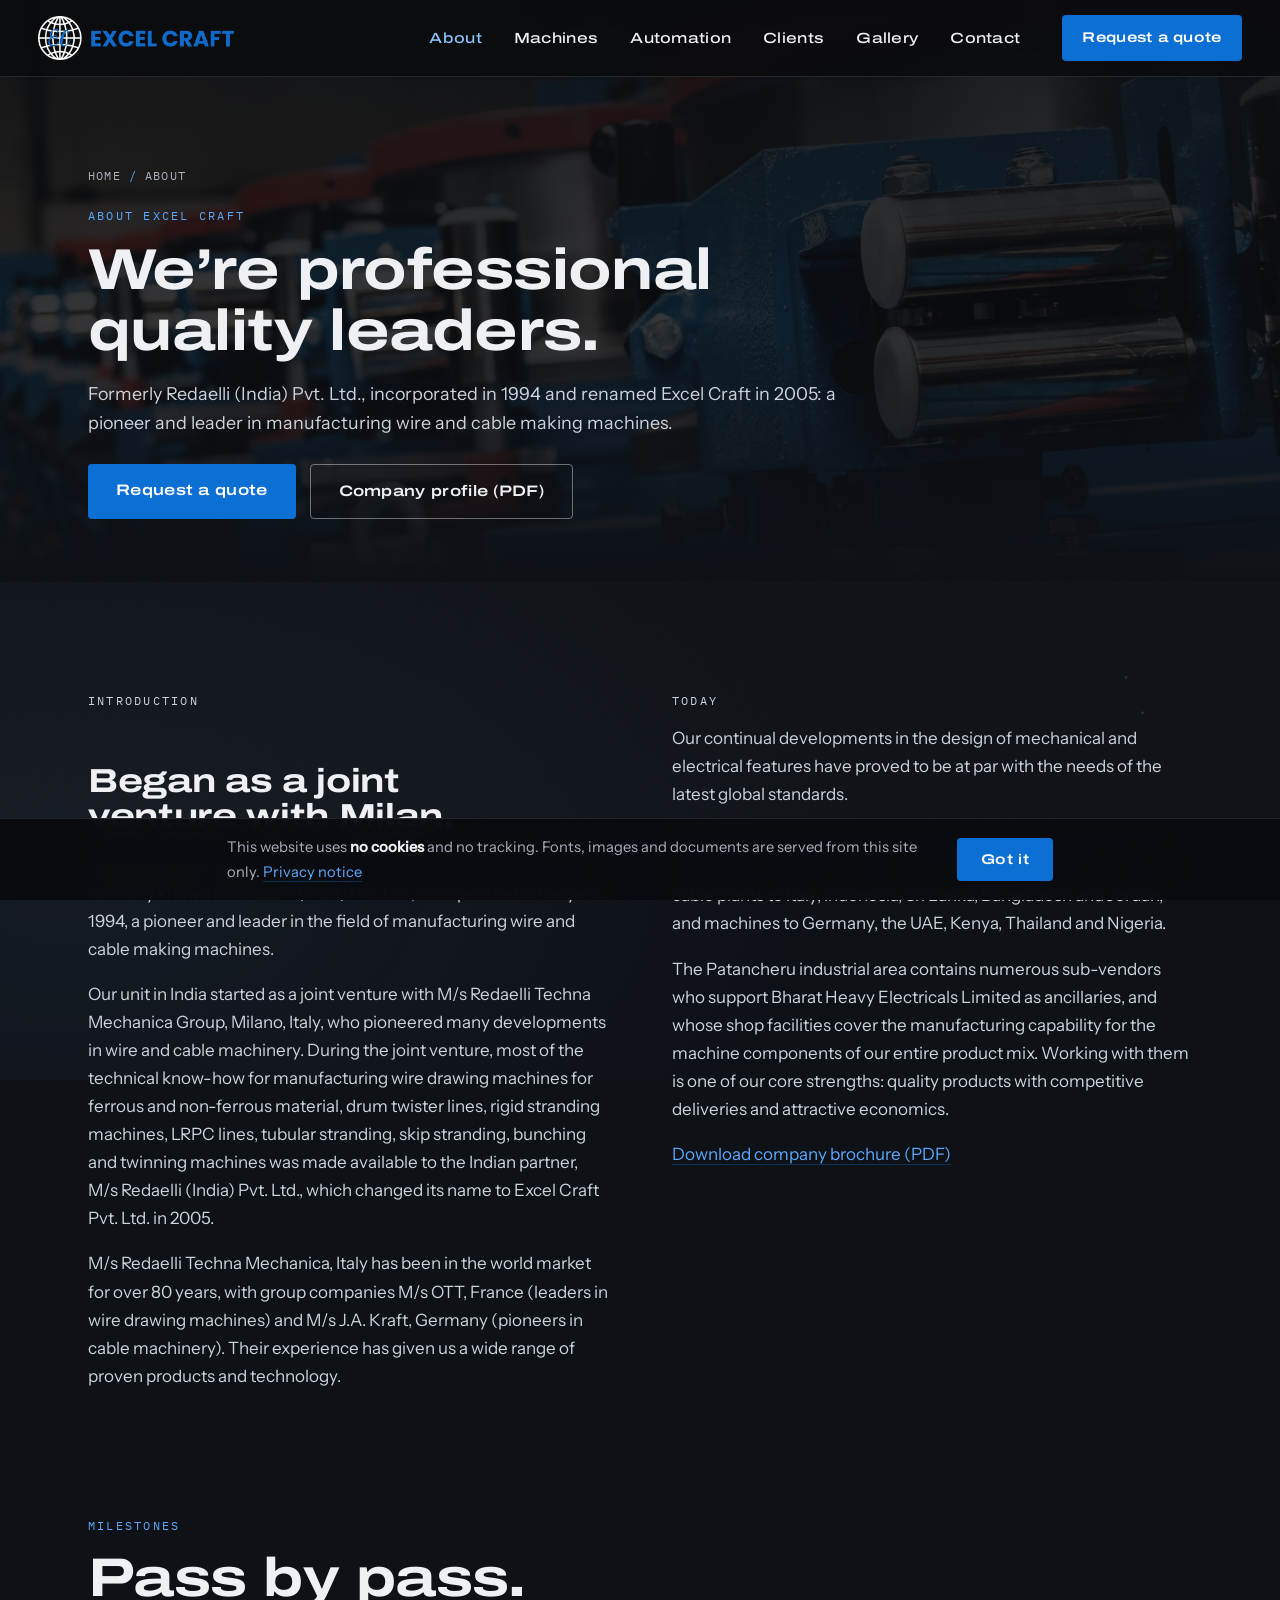
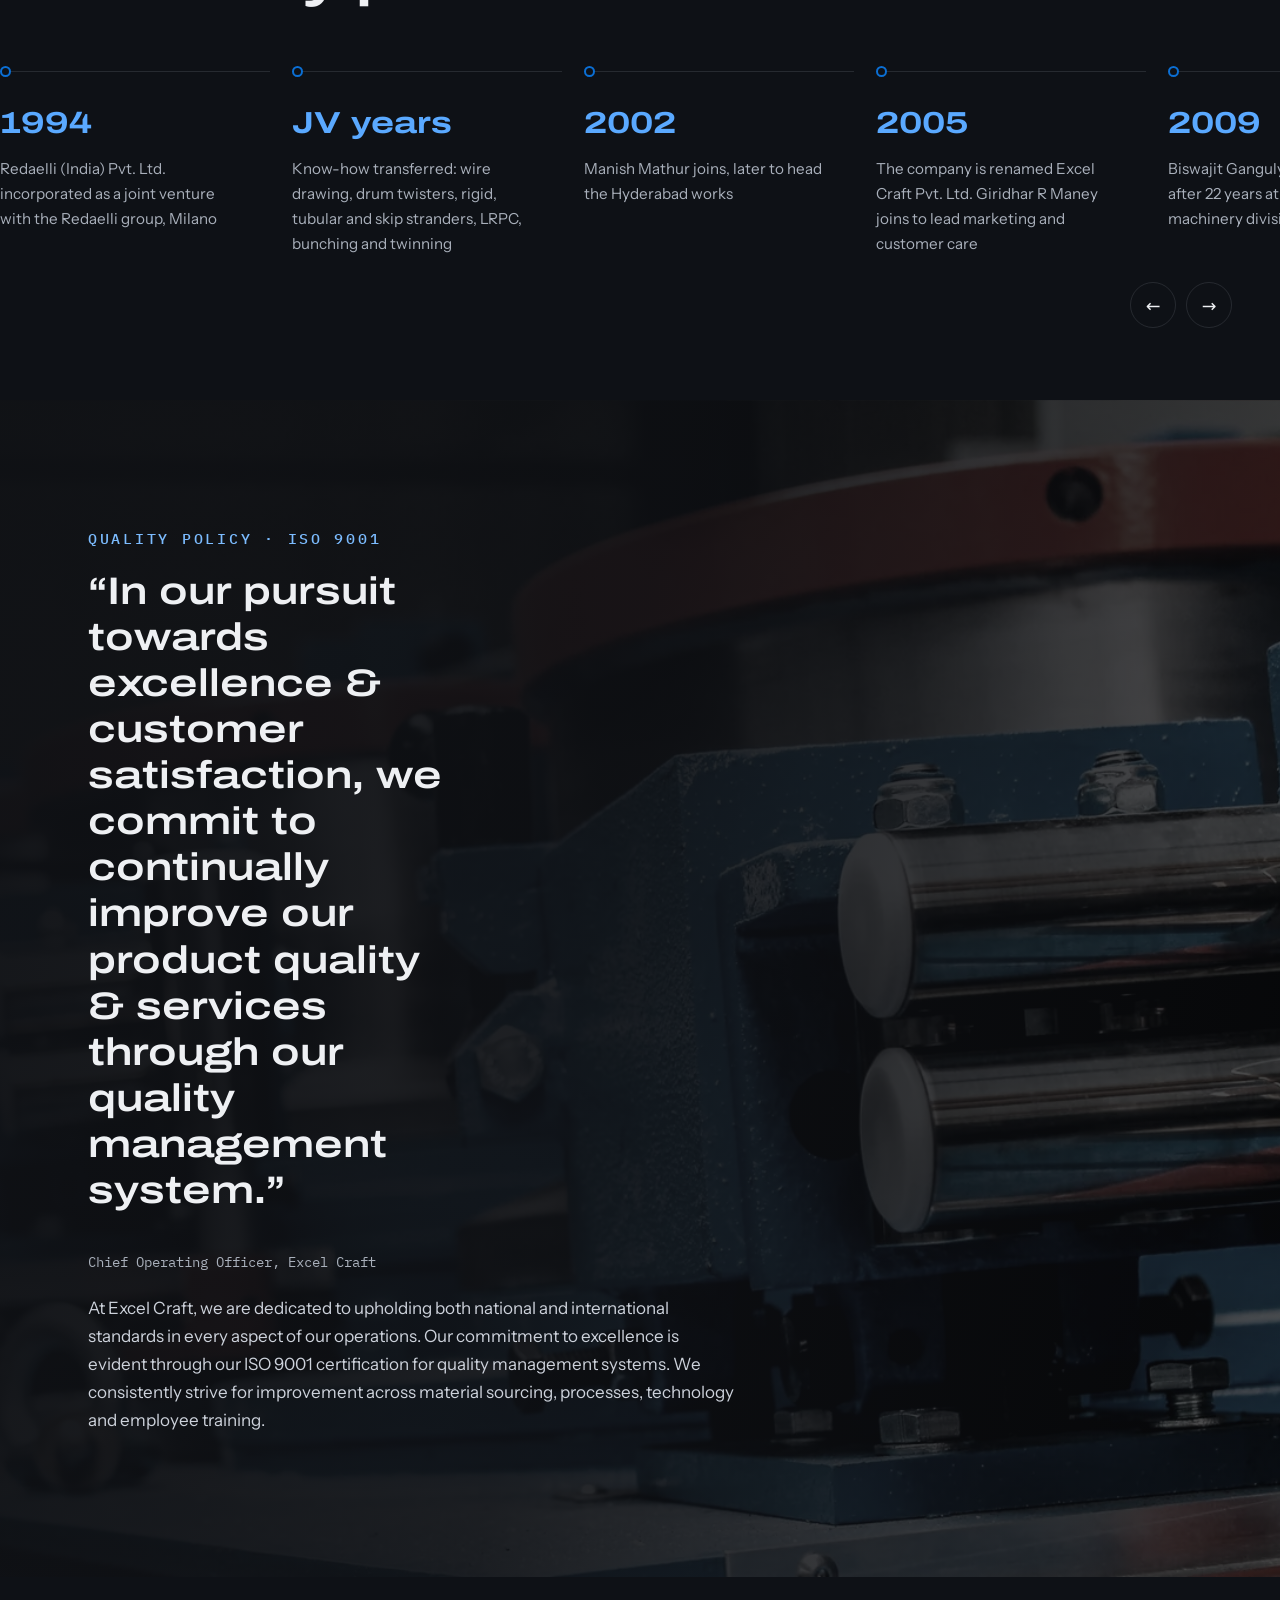
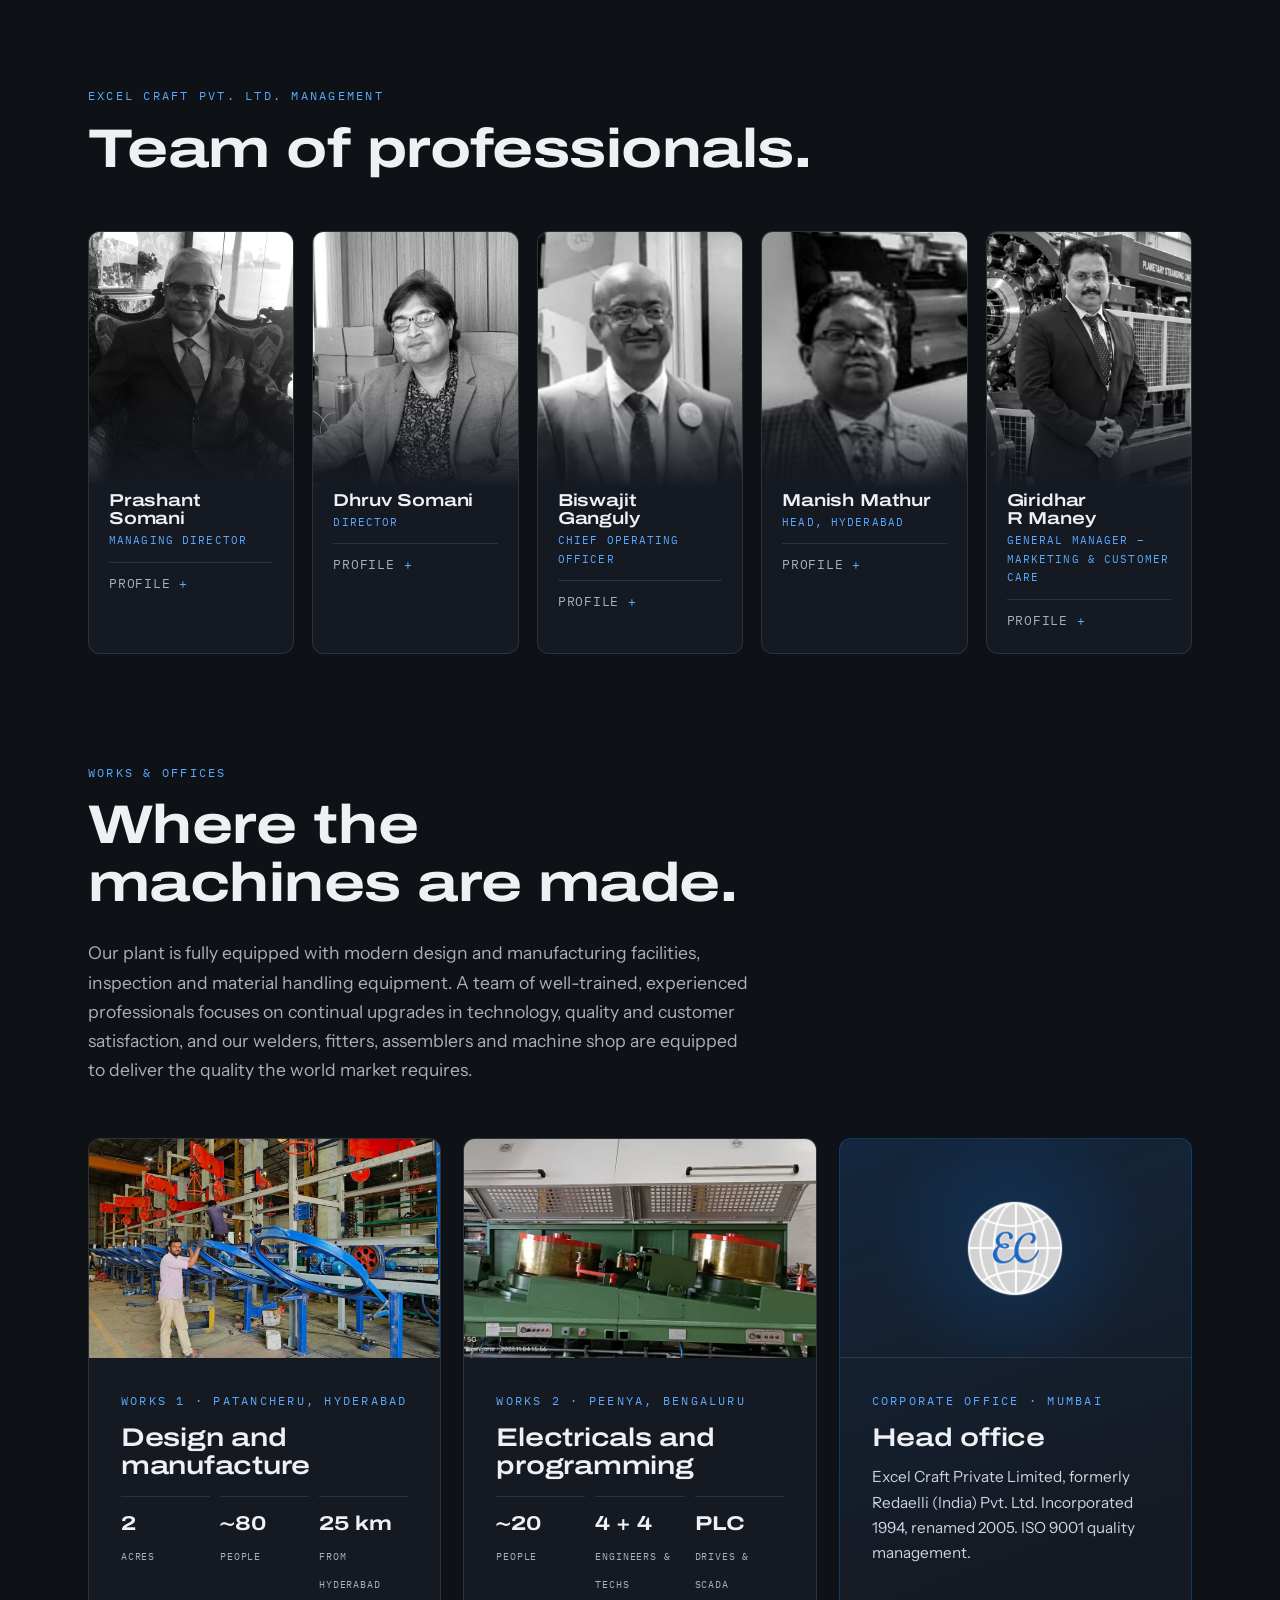
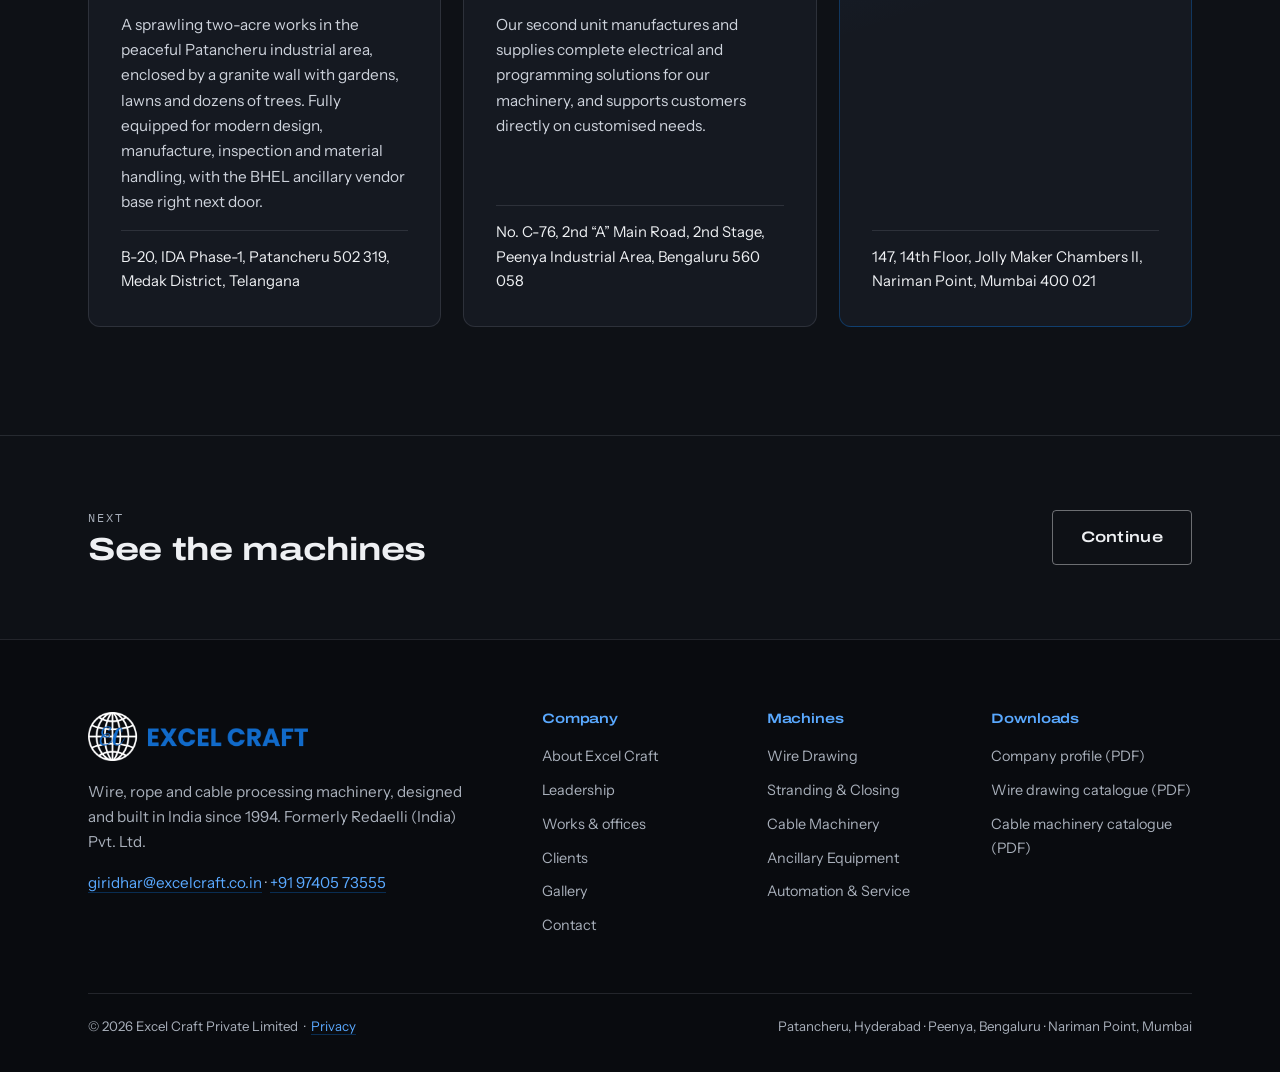
==== commit d95ccb00: "Add the things a production site needs: privacy, 404, sitemap, self-hosted fonts The site set no coo" ====
--- a/about.html
+++ b/about.html
@@ -12,11 +12,28 @@
 <meta property="og:description" content="Excel Craft Pvt. Ltd., formerly Redaelli (India), has built wire and cable machinery since 1994. Works in Patancheru and Peenya, head office at Nariman Point, Mumbai.">
 <meta property="og:type" content="website">
 <meta property="og:image" content="https://punithh-bringway.github.io/excelcraft/assets/img/hero-1400.jpg">
-<link rel="icon" type="image/png" href="assets/img/mark.png">
-<link rel="preconnect" href="https://fonts.googleapis.com">
-<link rel="preconnect" href="https://fonts.gstatic.com" crossorigin>
-<link href="https://fonts.googleapis.com/css2?family=Archivo:wdth,wght@125,500;125,600;125,700&family=Instrument+Sans:wght@400;500&family=IBM+Plex+Mono:wght@400;500&display=swap" rel="stylesheet">
+<meta name="twitter:card" content="summary_large_image">
+<link rel="canonical" href="https://punithh-bringway.github.io/excelcraft/about.html">
+<link rel="icon" type="image/png" sizes="192x192" href="assets/img/mark.png">
+<link rel="icon" type="image/png" sizes="32x32" href="assets/img/favicon-32.png">
+<link rel="apple-touch-icon" href="assets/img/apple-touch-icon.png">
+<link rel="preload" as="font" type="font/woff2" href="assets/fonts/Archivo-700-w125-latin.woff2" crossorigin>
+<link rel="preload" as="font" type="font/woff2" href="assets/fonts/InstrumentSans-400-w100-latin.woff2" crossorigin>
+<link rel="stylesheet" href="assets/css/fonts.css">
 <link rel="stylesheet" href="assets/css/main.css">
+<script type="application/ld+json">
+{"@context":"https://schema.org","@type":"Organization","name":"Excel Craft Private Limited",
+"alternateName":"Excel Craft Pvt. Ltd.","url":"https://punithh-bringway.github.io/excelcraft/",
+"logo":"https://punithh-bringway.github.io/excelcraft/assets/img/logo.png",
+"description":"Manufacturer of wire drawing, stranding and cable making machinery. Formerly Redaelli (India) Pvt. Ltd., established 1994.",
+"foundingDate":"1994","email":"giridhar@excelcraft.co.in","telephone":"+91-97405-73555",
+"address":[
+ {"@type":"PostalAddress","name":"Works 1","streetAddress":"B-20, IDA Phase-1, Patancheru","addressLocality":"Medak District","addressRegion":"Telangana","postalCode":"502319","addressCountry":"IN"},
+ {"@type":"PostalAddress","name":"Works 2","streetAddress":"No. C-76, 2nd A Main Road, 2nd Stage, Peenya Industrial Area","addressLocality":"Bengaluru","addressRegion":"Karnataka","postalCode":"560058","addressCountry":"IN"},
+ {"@type":"PostalAddress","name":"Corporate office","streetAddress":"147, 14th Floor, Jolly Maker Chambers II, Nariman Point","addressLocality":"Mumbai","addressRegion":"Maharashtra","postalCode":"400021","addressCountry":"IN"}],
+"contactPoint":{"@type":"ContactPoint","contactType":"sales","email":"giridhar@excelcraft.co.in","telephone":"+91-97405-73555","areaServed":"Worldwide","availableLanguage":["English"]},
+"knowsAbout":["Wire drawing machines","Stranding and closing machines","Cable machinery","LRPC lines","Wire rope machinery"]}
+</script>
 <script>document.documentElement.classList.add('js');window.addEventListener('load',function(){document.body.classList.add('ready')});</script>
 </head>
 <body>
@@ -252,12 +269,16 @@
       </nav>
     </div>
     <div class="foot-bottom">
-      <p>&copy; <span id="year">2026</span> Excel Craft Private Limited</p>
+      <p>&copy; <span id="year">2026</span> Excel Craft Private Limited &nbsp;&middot;&nbsp; <a class="text-link" href="privacy.html">Privacy</a></p>
       <p>Patancheru, Hyderabad &middot; Peenya, Bengaluru &middot; Nariman Point, Mumbai</p>
     </div>
   </div>
 </footer>
 
+<div class="notice" id="notice" hidden>
+  <p>This website uses <strong>no cookies</strong> and no tracking. Fonts, images and documents are served from this site only. <a class="text-link" href="privacy.html">Privacy notice</a></p>
+  <button class="btn btn-solid" id="notice-ok" type="button">Got it</button>
+</div>
 <script src="assets/js/main.js" defer></script>
 </body>
 </html>
--- a/assets/css/fonts.css
+++ b/assets/css/fonts.css
@@ -0,0 +1,123 @@
+/* Self-hosted fonts: no third-party requests, so the site sets no cookies at all. */
+@font-face{
+  font-family: 'Archivo';
+  font-style: normal;
+  font-weight: 500;
+  font-stretch: 125%;
+  font-display: swap;
+  src: url(../fonts/Archivo-500-w125-latin-ext.woff2) format('woff2');
+  unicode-range: U+0100-02BA, U+02BD-02C5, U+02C7-02CC, U+02CE-02D7, U+02DD-02FF, U+0304, U+0308, U+0329, U+1D00-1DBF, U+1E00-1E9F, U+1EF2-1EFF, U+2020, U+20A0-20AB, U+20AD-20C0, U+2113, U+2C60-2C7F, U+A720-A7FF;
+}
+@font-face{
+  font-family: 'Archivo';
+  font-style: normal;
+  font-weight: 500;
+  font-stretch: 125%;
+  font-display: swap;
+  src: url(../fonts/Archivo-500-w125-latin.woff2) format('woff2');
+  unicode-range: U+0000-00FF, U+0131, U+0152-0153, U+02BB-02BC, U+02C6, U+02DA, U+02DC, U+0304, U+0308, U+0329, U+2000-206F, U+20AC, U+2122, U+2191, U+2193, U+2212, U+2215, U+FEFF, U+FFFD;
+}
+@font-face{
+  font-family: 'Archivo';
+  font-style: normal;
+  font-weight: 600;
+  font-stretch: 125%;
+  font-display: swap;
+  src: url(../fonts/Archivo-600-w125-latin-ext.woff2) format('woff2');
+  unicode-range: U+0100-02BA, U+02BD-02C5, U+02C7-02CC, U+02CE-02D7, U+02DD-02FF, U+0304, U+0308, U+0329, U+1D00-1DBF, U+1E00-1E9F, U+1EF2-1EFF, U+2020, U+20A0-20AB, U+20AD-20C0, U+2113, U+2C60-2C7F, U+A720-A7FF;
+}
+@font-face{
+  font-family: 'Archivo';
+  font-style: normal;
+  font-weight: 600;
+  font-stretch: 125%;
+  font-display: swap;
+  src: url(../fonts/Archivo-600-w125-latin.woff2) format('woff2');
+  unicode-range: U+0000-00FF, U+0131, U+0152-0153, U+02BB-02BC, U+02C6, U+02DA, U+02DC, U+0304, U+0308, U+0329, U+2000-206F, U+20AC, U+2122, U+2191, U+2193, U+2212, U+2215, U+FEFF, U+FFFD;
+}
+@font-face{
+  font-family: 'Archivo';
+  font-style: normal;
+  font-weight: 700;
+  font-stretch: 125%;
+  font-display: swap;
+  src: url(../fonts/Archivo-700-w125-latin-ext.woff2) format('woff2');
+  unicode-range: U+0100-02BA, U+02BD-02C5, U+02C7-02CC, U+02CE-02D7, U+02DD-02FF, U+0304, U+0308, U+0329, U+1D00-1DBF, U+1E00-1E9F, U+1EF2-1EFF, U+2020, U+20A0-20AB, U+20AD-20C0, U+2113, U+2C60-2C7F, U+A720-A7FF;
+}
+@font-face{
+  font-family: 'Archivo';
+  font-style: normal;
+  font-weight: 700;
+  font-stretch: 125%;
+  font-display: swap;
+  src: url(../fonts/Archivo-700-w125-latin.woff2) format('woff2');
+  unicode-range: U+0000-00FF, U+0131, U+0152-0153, U+02BB-02BC, U+02C6, U+02DA, U+02DC, U+0304, U+0308, U+0329, U+2000-206F, U+20AC, U+2122, U+2191, U+2193, U+2212, U+2215, U+FEFF, U+FFFD;
+}
+@font-face{
+  font-family: 'IBM Plex Mono';
+  font-style: normal;
+  font-weight: 400;
+  font-display: swap;
+  src: url(../fonts/IBMPlexMono-400-latin-ext.woff2) format('woff2');
+  unicode-range: U+0100-02BA, U+02BD-02C5, U+02C7-02CC, U+02CE-02D7, U+02DD-02FF, U+0304, U+0308, U+0329, U+1D00-1DBF, U+1E00-1E9F, U+1EF2-1EFF, U+2020, U+20A0-20AB, U+20AD-20C0, U+2113, U+2C60-2C7F, U+A720-A7FF;
+}
+@font-face{
+  font-family: 'IBM Plex Mono';
+  font-style: normal;
+  font-weight: 400;
+  font-display: swap;
+  src: url(../fonts/IBMPlexMono-400-latin.woff2) format('woff2');
+  unicode-range: U+0000-00FF, U+0131, U+0152-0153, U+02BB-02BC, U+02C6, U+02DA, U+02DC, U+0304, U+0308, U+0329, U+2000-206F, U+20AC, U+2122, U+2191, U+2193, U+2212, U+2215, U+FEFF, U+FFFD;
+}
+@font-face{
+  font-family: 'IBM Plex Mono';
+  font-style: normal;
+  font-weight: 500;
+  font-display: swap;
+  src: url(../fonts/IBMPlexMono-500-latin-ext.woff2) format('woff2');
+  unicode-range: U+0100-02BA, U+02BD-02C5, U+02C7-02CC, U+02CE-02D7, U+02DD-02FF, U+0304, U+0308, U+0329, U+1D00-1DBF, U+1E00-1E9F, U+1EF2-1EFF, U+2020, U+20A0-20AB, U+20AD-20C0, U+2113, U+2C60-2C7F, U+A720-A7FF;
+}
+@font-face{
+  font-family: 'IBM Plex Mono';
+  font-style: normal;
+  font-weight: 500;
+  font-display: swap;
+  src: url(../fonts/IBMPlexMono-500-latin.woff2) format('woff2');
+  unicode-range: U+0000-00FF, U+0131, U+0152-0153, U+02BB-02BC, U+02C6, U+02DA, U+02DC, U+0304, U+0308, U+0329, U+2000-206F, U+20AC, U+2122, U+2191, U+2193, U+2212, U+2215, U+FEFF, U+FFFD;
+}
+@font-face{
+  font-family: 'Instrument Sans';
+  font-style: normal;
+  font-weight: 400;
+  font-stretch: 100%;
+  font-display: swap;
+  src: url(../fonts/InstrumentSans-400-w100-latin-ext.woff2) format('woff2');
+  unicode-range: U+0100-02BA, U+02BD-02C5, U+02C7-02CC, U+02CE-02D7, U+02DD-02FF, U+0304, U+0308, U+0329, U+1D00-1DBF, U+1E00-1E9F, U+1EF2-1EFF, U+2020, U+20A0-20AB, U+20AD-20C0, U+2113, U+2C60-2C7F, U+A720-A7FF;
+}
+@font-face{
+  font-family: 'Instrument Sans';
+  font-style: normal;
+  font-weight: 400;
+  font-stretch: 100%;
+  font-display: swap;
+  src: url(../fonts/InstrumentSans-400-w100-latin.woff2) format('woff2');
+  unicode-range: U+0000-00FF, U+0131, U+0152-0153, U+02BB-02BC, U+02C6, U+02DA, U+02DC, U+0304, U+0308, U+0329, U+2000-206F, U+20AC, U+2122, U+2191, U+2193, U+2212, U+2215, U+FEFF, U+FFFD;
+}
+@font-face{
+  font-family: 'Instrument Sans';
+  font-style: normal;
+  font-weight: 500;
+  font-stretch: 100%;
+  font-display: swap;
+  src: url(../fonts/InstrumentSans-500-w100-latin-ext.woff2) format('woff2');
+  unicode-range: U+0100-02BA, U+02BD-02C5, U+02C7-02CC, U+02CE-02D7, U+02DD-02FF, U+0304, U+0308, U+0329, U+1D00-1DBF, U+1E00-1E9F, U+1EF2-1EFF, U+2020, U+20A0-20AB, U+20AD-20C0, U+2113, U+2C60-2C7F, U+A720-A7FF;
+}
+@font-face{
+  font-family: 'Instrument Sans';
+  font-style: normal;
+  font-weight: 500;
+  font-stretch: 100%;
+  font-display: swap;
+  src: url(../fonts/InstrumentSans-500-w100-latin.woff2) format('woff2');
+  unicode-range: U+0000-00FF, U+0131, U+0152-0153, U+02BB-02BC, U+02C6, U+02DA, U+02DC, U+0304, U+0308, U+0329, U+2000-206F, U+20AC, U+2122, U+2191, U+2193, U+2212, U+2215, U+FEFF, U+FFFD;
+}
--- a/assets/css/main.css
+++ b/assets/css/main.css
@@ -552,3 +552,18 @@
   .static-hero{display:block;position:static;background:none;text-shadow:none;color:#000}
   body{background:#fff;color:#000}
 }
+
+/* ---- privacy notice bar (the site sets no cookies; this just says so once) ---- */
+.notice{
+  position:fixed;left:0;right:0;bottom:0;z-index:150;
+  display:flex;align-items:center;justify-content:center;gap:clamp(14px,3vw,30px);flex-wrap:wrap;
+  padding:16px clamp(18px,4vw,40px);
+  background:rgba(10,11,15,.96);backdrop-filter:blur(12px);
+  border-top:1px solid var(--line);
+  transform:translateY(100%);transition:transform .5s var(--ease-out);
+}
+.notice.up{transform:none}
+.notice p{margin:0;font-size:.92rem;color:var(--text-secondary);max-width:70ch}
+.notice strong{color:var(--text-primary)}
+.notice .btn{padding:10px 24px;font-size:.88rem;flex:0 0 auto}
+@media (max-width:600px){.notice{justify-content:flex-start}.notice p{font-size:.86rem}}
